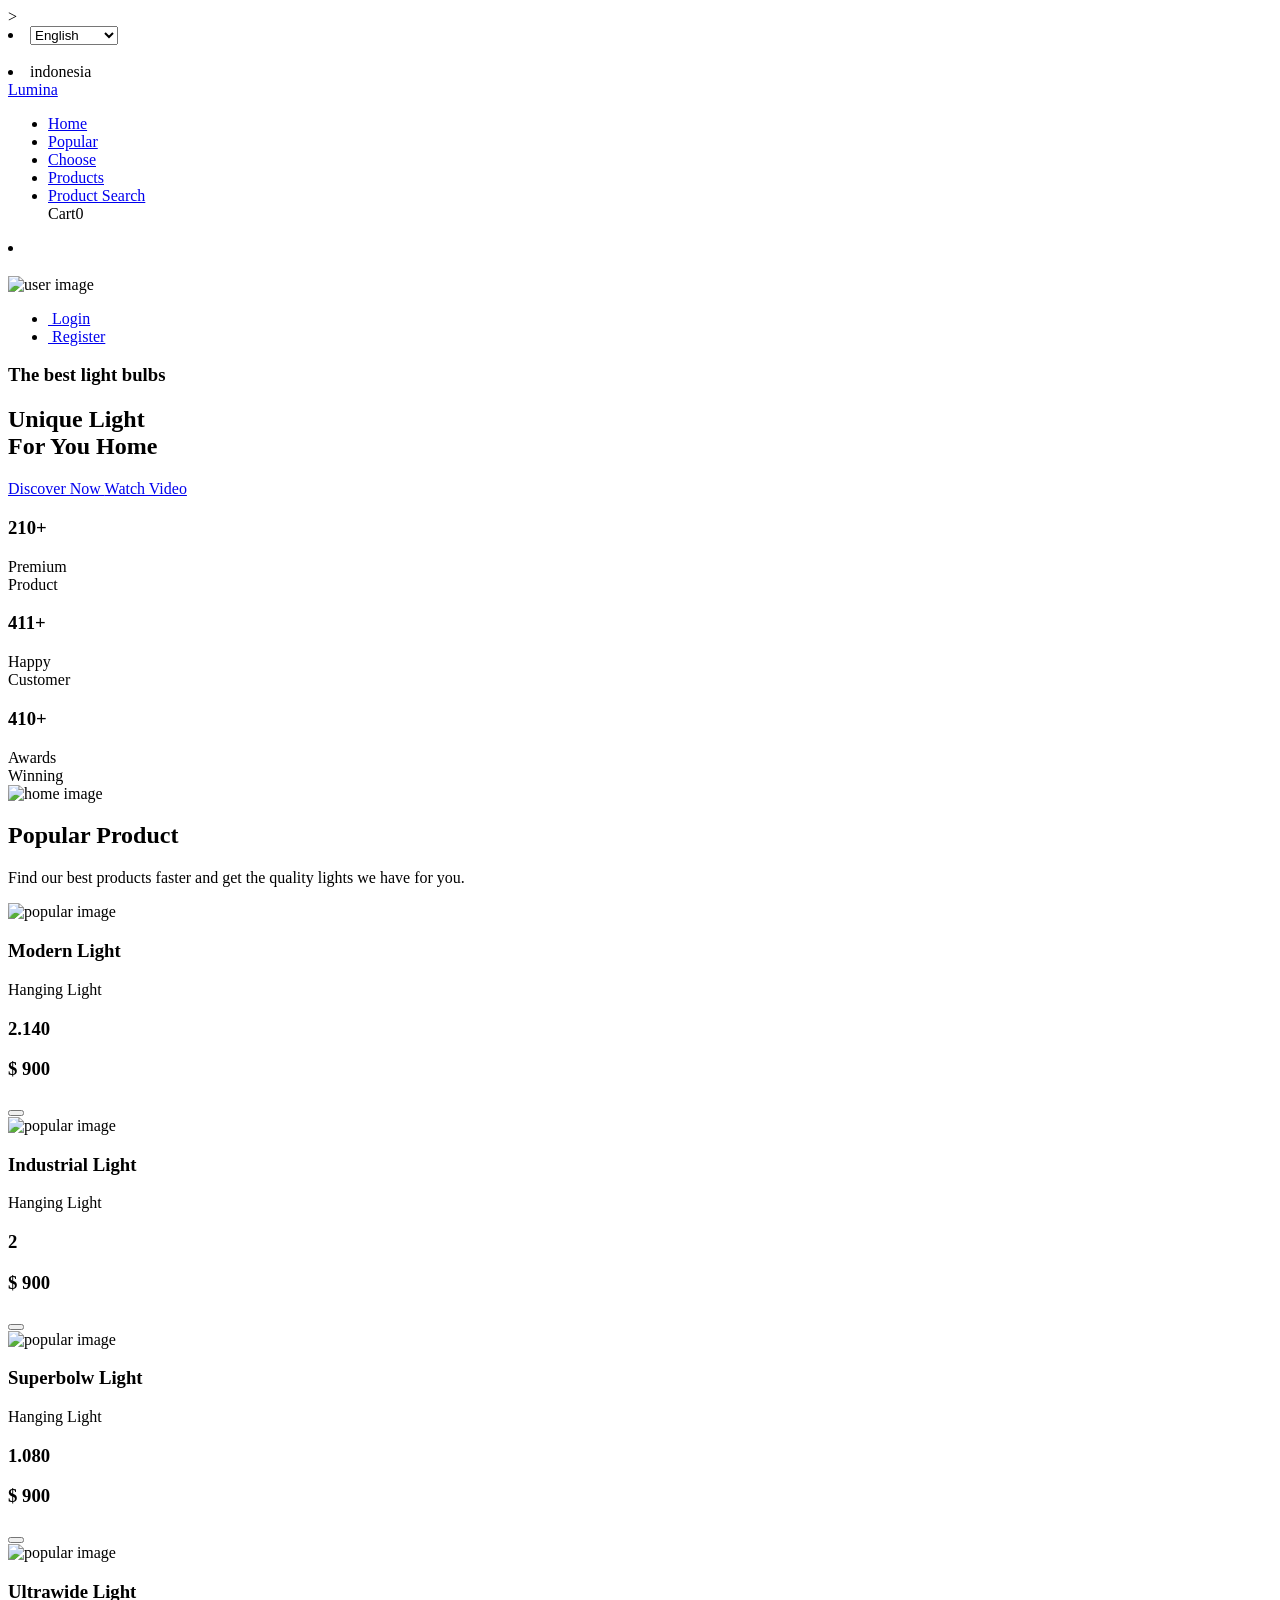
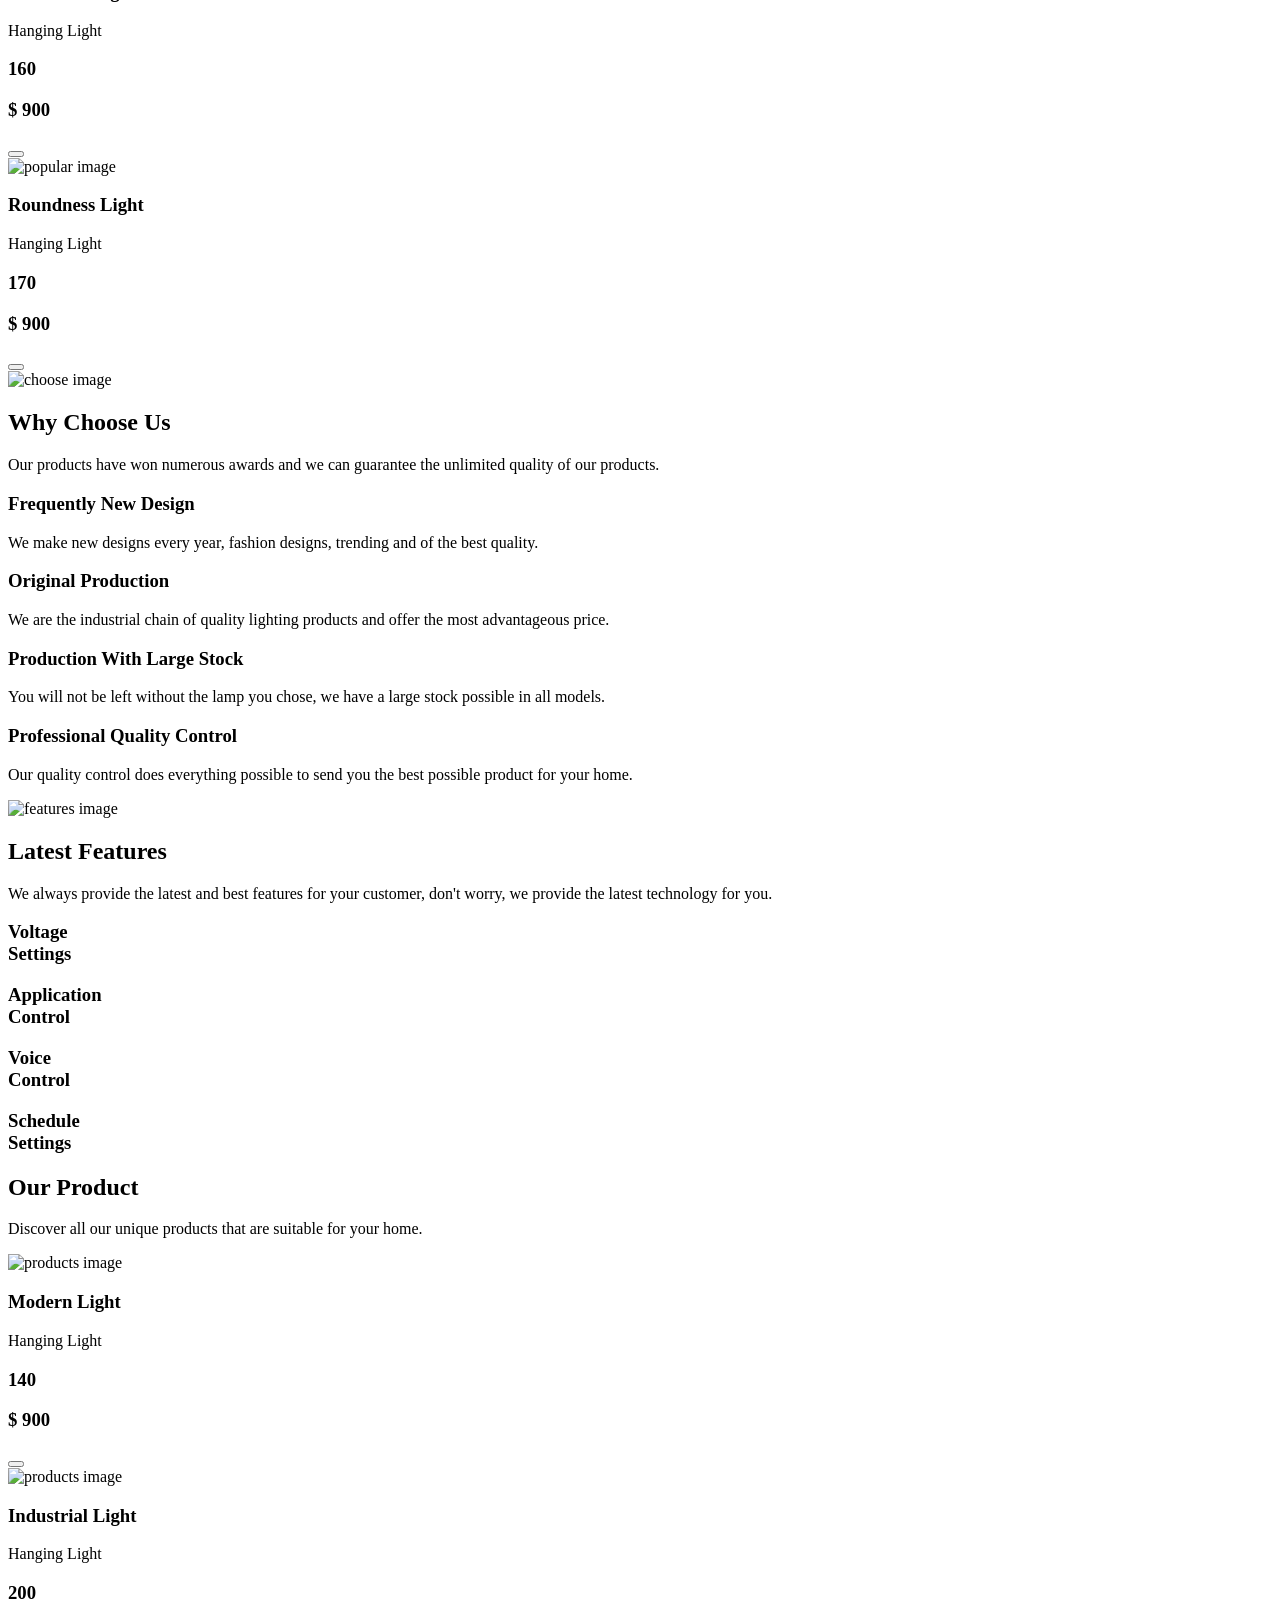
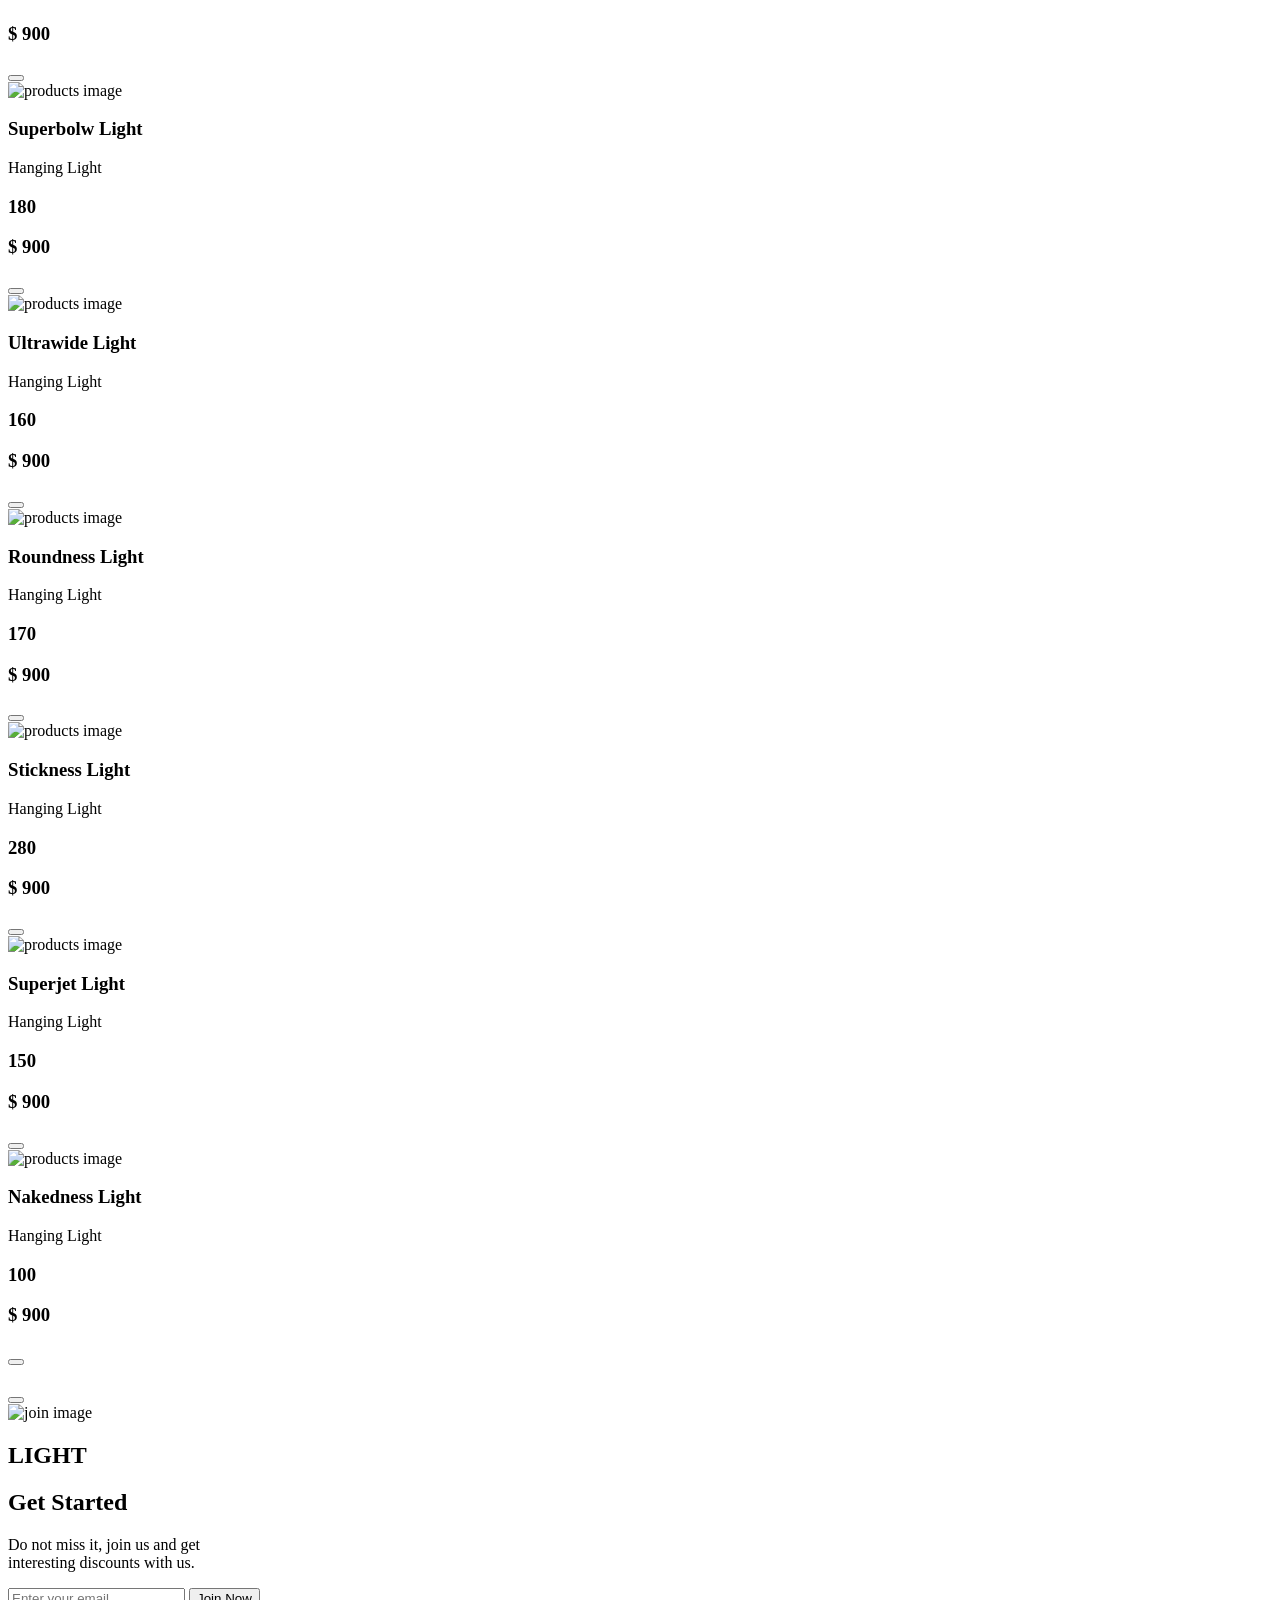
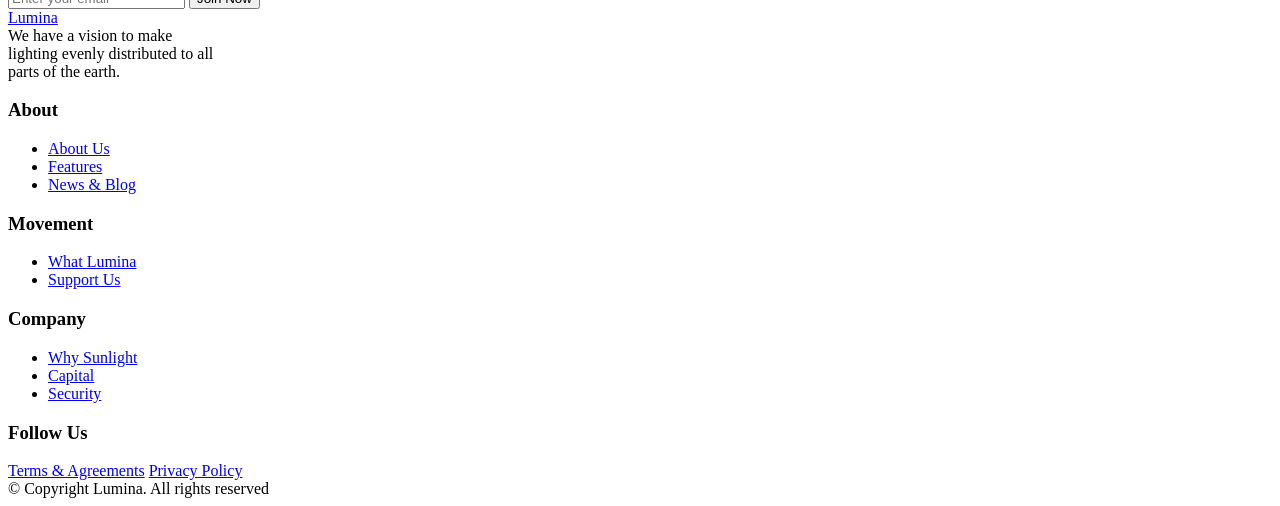
==== index.html @ 98bcf456 "update pages" ====
<!DOCTYPE html>
<html lang="en">

<head>
   <meta charset="UTF-8">
   <meta name="viewport" content="width=device-width, initial-scale=1.0">

   <!--=============== FAVICON ===============-->
   <link rel="shortcut icon" href="assets/img/favicon.png" type="image/x-icon">

   <!--=============== REMIXICONS ===============-->
   <link href="https://cdn.jsdelivr.net/npm/remixicon@3.2.0/fonts/remixicon.css" rel="stylesheet">

   <!--=============== SWIPER CSS ===============-->
   <link rel="stylesheet" href="assets/css/swiper-bundle.min.css">

   <!--=============== CSS ===============-->
   <link rel="stylesheet" href="assets/css/styles.css">>

    <link rel="stylesheet" href="https://use.fontawesome.com/releases/v5.7.2/css/all.css">


   <title>Lumina Shop</title>

<style>


</style>


</head>

<body>
   <!--==================== HEADER ====================-->
   <header class="header" id="header">
      <section class="before-nav container d-flex" >

         <li class="nav__item_lang" >
            <select class="nav__select nav__item_lang ">
               <option value=""  class="nav__link">English </option>
               <option value="" class="nav__link">Japanese</option>
               <option value="" class="nav__link">Indonesian</option>
            </select>
         </li>

         &nbsp;&nbsp;&nbsp;&nbsp;&nbsp;&nbsp;
         <li class="nav__item_lang" >
            <span>indonesia</span>
         </li>


      </section>
      <nav class="nav container">
         <a href="#" class="nav__logo">
            Lumina
         </a>

         <div class="" id="nav-menu">
            <ul class="nav__list">
               <li class="nav__item">
                  <a href="#home" class="nav__link active-link">Home</a>
               </li>

               <li class="nav__item">
                  <a href="#popular" class="nav__link">Popular</a>
               </li>

               <li class="nav__item">
                  <a href="#choose" class="nav__link">Choose</a>
               </li>

               <li class="nav__item">
                  <a href="#products" class="nav__link">Products</a>
               </li>

               <li class="nav__item">
                  <a href="product_more.html" class="nav__link">Product Search</a>
               </li>


               <div class="nav__item d-flex align-items-center" id="cart-nav-item" style="display:flex;">
                          Cart 
                        <span class=" nav__item" id="cart-count">0</span>  
               </div>


            </ul>

            <!-- Close button -->
            <div class="nav__close" id="nav-close">
               <i class="ri-close-line"></i>
            </div>
         </div>

         <div class="nav__buttons">
            <!-- Theme change button -->
            <i class="ri-moon-line change-theme" id="theme-button"></i>

            <!-- Toggle button -->
            <div class="nav__toggle" id="nav-toggle">
               <i class="ri-menu-line"></i>
            </div>

         </div>


      <!--
         <li class="nav__item before_login" hidden>
            <div class="profile">
                  <div class="user">
                     <h3 id="dropdown-profile-name"> <span id="dropdown-profile-name"></span> </h3>
                     <p class="" ></p>
                  </div>
                  <div class="img-box">
                     <img src="assets/img/anonymous.png" alt="some user image">
                  </div>
            </div>
            <div class="menu">
                  <ul>
                     <li><a href="#"><i class="ph-bold ph-user"></i>&nbsp;Login</a></li>
                     <li><a href="#"><i class="ph-bold ph-gear-six"></i>&nbsp;Register</a></li>
                  </ul>
            </div>
         </li>
          -->

      
      
         <li class="nav__item after_login" >
            <div class="profile">
                  <div class="user">
                     <h3 id="dropdown-profile-name"> <span id="dropdown-profile-name"></span> </h3>
                  </div>
                  <div class="img-box">
                     <img src="assets/img/anonymous.png" alt="user image">
                  </div>
            </div>
            <div class="menu">
                  <ul>
                     <li><a href="auth-page/index.html"><i class="ph-bold ph-user"></i>&nbsp;Login</a></li>
                     <li><a href="auth-page/register.html"><i class="ph-bold ph-user"></i>&nbsp;Register</a></li>
                  </ul>
            </div>
         </li>


      </nav>
   </header>

   <!--==================== MAIN ====================-->
   <main class="main">
      <!--==================== HOME ====================-->
      <section class="home section" id="home">
         <div class="home__bg"></div>

         <div class="home__container container grid">
            <div class="home__content grid">
               <div class="home__data">
                  <h3 class="home__subtitle">
                     The best light bulbs
                  </h3>

                  <h1 class="home__title">
                     Unique Light <br>
                     For You Home
                  </h1>

                  <div class="home__buttons">
                     <a href="#" class="button">
                        Discover Now
                     </a>

                     <a href="#" class="button__link">
                        <i class="ri-play-circle-line"></i> Watch Video
                     </a>
                  </div>
               </div>

               <div class="home__info">

               <div>
               <h3 class="home__info-title" id="premiumProductCount">
                  0<span>+</span>
               </h3>
               <span class="home__info-subtitle">
                  Premium <br> Product
               </span>
               </div>

               <div>
                  <h3 class="home__info-title" id="happyCustomerCount">
                     0<span>+</span>
                  </h3>
                  <span class="home__info-subtitle">
                     Happy <br> Customer
                  </span>
               </div>

               <div>
                  <h3 class="home__info-title" id="awardWinningCount">
                     0<span>+</span>
                  </h3>
                  <span class="home__info-subtitle">
                     Awards <br> Winning
                  </span>
               </div>
               </div>
            </div>

            <div class="home__image">
               <div class="home__blob"  >
                  <img  src="assets/img/home-lamp.png" alt="home image" class="home__img">
                  <h1 class="home__blob-title">
                     
                  </h1>
               </div>

               <div class="home__shadow"></div>
            </div>
         </div>
      </section>

      <!--==================== POPULAR ====================-->
      <section class="popular section" id="popular">
         <div class="popular__container container">
            <div class="popular__data" id="zoom-out" >
               <h2 class="section__title">Popular Product</h2>

               <p class="popular__description split">
                  Find our best products faster and get the
                  quality lights we have for you.
               </p>
            </div>

            <div class="popular__content grid swiper">
               <div class="swiper-wrapper">
                  <article class="popular__card swiper-slide">
                     <div class="popular__blob">
                        <img src="assets/img/modern-lamp.png" alt="popular image" class="popular__img">
                     </div>

                     <h3 class="popular__name">Modern Light</h3>
                     <span class="popular__subtitle">Hanging Light</span>
                     <h3 class="popular__price">
                        <a class="price_">2.140</a> 
                        <p class="price_before"><span class="price_sign">$</span> 900</p>
                        <p class="popular__icons">
                           <i class="ri-bookmark-line"></i>
                           <i class="ri-heart-line"></i>
                           <i class="ri-share-line"></i>
                           <a href="product_detail.html" ><i class="ri-eye-line"></i></a> 
                           <i class="ri-message-2-line"></i>
                        </p>
                        <p class="popular__starts">
                           <i class="ri-star-fill"></i>
                           <i class="ri-star-fill"></i>
                           <i class="ri-star-fill"></i>
                           <i class="ri-star-fill"></i>
                           <i class="ri-star-half-line"></i>
                        </p>
                     </h3>

                     <button class="popular__button">
                        <i class="ri-shopping-cart-2-line"></i>
                     </button>
                  </article>

                  <article class="popular__card swiper-slide">
                     <div class="popular__blob">
                        <img src="assets/img/industrial-lamp.png" alt="popular image" class="popular__img">
                     </div>

                     <h3 class="popular__name">Industrial Light</h3>
                     <span class="popular__subtitle">Hanging Light</span>
                     <h3 class="popular__price">
                        <a class="price_">2</a> 
                        <p><span class="price_sign">$</span> 900</p>
                        <p class="popular__icons">
                           <i class="ri-bookmark-line"></i>
                           <i class="ri-heart-line"></i>
                           <i class="ri-share-line"></i>
                           <a href="product_detail.html" ><i class="ri-eye-line"></i></a> 
                           <i class="ri-message-2-line"></i>
                        </p>
                        <p class="popular__starts">
                           <i class="ri-star-fill"></i>
                           <i class="ri-star-fill"></i>
                           <i class="ri-star-fill"></i>
                           <i class="ri-star-fill"></i>
                           <i class="ri-star-half-line"></i>
                        </p>
                     </h3>

                     <button class="popular__button">
                        <i class="ri-shopping-cart-2-line"></i>
                     </button>
                  </article>

                  <article class="popular__card swiper-slide">
                     <div class="popular__blob">
                        <img src="assets/img/superbolw-lamp.png" alt="popular image" class="popular__img">
                     </div>

                     <h3 class="popular__name">Superbolw Light</h3>
                     <span class="popular__subtitle">Hanging Light</span>
                     <h3 class="popular__price">
                        <a class="price_">1.080</a> 
                        <p><span class="price_sign">$</span> 900</p>
                        <p class="popular__icons">
                           <i class="ri-bookmark-line"></i>
                           <i class="ri-heart-line"></i>
                           <i class="ri-share-line"></i>
                           <a href="product_detail.html" ><i class="ri-eye-line"></i></a> 
                           <i class="ri-message-2-line"></i>
                        </p>
                        <p class="popular__starts">
                           <i class="ri-star-fill"></i>
                           <i class="ri-star-fill"></i>
                           <i class="ri-star-fill"></i>
                           <i class="ri-star-fill"></i>
                           <i class="ri-star-half-line"></i>
                        </p>
                     </h3>

                     <button class="popular__button">
                        <i class="ri-shopping-cart-2-line"></i>
                     </button>
                  </article>

                  <article class="popular__card swiper-slide">
                     <div class="popular__blob">
                        <img src="assets/img/ultrawide-lamp.png" alt="popular image" class="popular__img">
                     </div>

                     <h3 class="popular__name">Ultrawide Light</h3>
                     <span class="popular__subtitle">Hanging Light</span>
                     <h3 class="popular__price">
                        <a class="price_">160</a> 
                        <p><span class="price_sign">$</span> 900</p>

                        <p class="popular__icons">
                           <i class="ri-bookmark-line"></i>
                           <i class="ri-heart-line"></i>
                           <i class="ri-share-line"></i>
                           <a href="product_detail.html" ><i class="ri-eye-line"></i></a> 
                           <i class="ri-message-2-line"></i>
                        </p>
                        <p class="popular__starts">
                           <i class="ri-star-fill"></i>
                           <i class="ri-star-fill"></i>
                           <i class="ri-star-fill"></i>
                           <i class="ri-star-fill"></i>
                           <i class="ri-star-half-line"></i>
                        </p>
                     </h3>

                     <button class="popular__button">
                        <i class="ri-shopping-cart-2-line"></i>
                     </button>
                  </article>

                  <article class="popular__card swiper-slide">
                     <div class="popular__blob">
                        <img src="assets/img/roundness-light.png" alt="popular image" class="popular__img">
                     </div>

                     <h3 class="popular__name">Roundness Light</h3>
                     <span class="popular__subtitle">Hanging Light</span>
                     <h3 class="popular__price">
                        <a class="price_">170</a> 
                        <p><span class="price_sign">$</span> 900</p>
                        <p class="popular__icons">
                           <i class="ri-bookmark-line"></i>
                           <i class="ri-heart-line"></i>
                           <i class="ri-share-line"></i>
                           <a href="product_detail.html" ><i class="ri-eye-line"></i></a> 
                           <i class="ri-message-2-line"></i>
                        </p>
                        <p class="popular__starts">
                           <i class="ri-star-fill"></i>
                           <i class="ri-star-fill"></i>
                           <i class="ri-star-fill"></i>
                           <i class="ri-star-fill"></i>
                           <i class="ri-star-half-line"></i>
                        </p>

                     </h3>

                     <button class="popular__button">
                        <i class="ri-shopping-cart-2-line"></i>
                     </button>
                  </article>
               </div>

               <!-- Navigation buttons -->
               <div class="swiper-button-prev">
                  <i class="ri-arrow-left-s-line"></i>
               </div>

               <div class="swiper-button-next">
                  <i class="ri-arrow-right-s-line"></i>
               </div>
            </div>
         </div>
      </section>

      <!--==================== CHOOSE ====================-->
      <section class="choose section" id="choose">
         <div class="choose__container container grid">
            <div class="choose__image">
               <div class="choose__blob">
                  <img src="assets/img/choose-lamp.png" alt="choose image" class="choose__img">
                  <h1 class="choose__blob-title"></h1>
               </div>

               <div class="choose__shadow"></div>
            </div>

            <div class="choose__content">
               <div class="choose__data">
                  <h2 class="section__title">Why Choose Us</h2>

                  <p class="choose__description">
                     Our products have won numerous awards
                     and we can guarantee the unlimited
                     quality of our products.
                  </p>
               </div>

               <div class="choose__faq">
                  <div class="choose__faq-item">
                     <div class="choose__faq-header">
                        <div class="choose__faq-icon">
                           <i class="ri-add-line"></i>
                        </div>
                        <h3 class="choose__faq-title">Frequently New Design</h3>
                     </div>

                     <div class="choose__faq-content">
                        <p class="choose__faq-description">
                           We make new designs every year,
                           fashion designs, trending and of
                           the best quality.
                        </p>
                     </div>
                  </div>

                  <div class="choose__faq-item">
                     <div class="choose__faq-header">
                        <div class="choose__faq-icon">
                           <i class="ri-add-line"></i>
                        </div>
                        <h3 class="choose__faq-title">Original Production</h3>
                     </div>

                     <div class="choose__faq-content">
                        <p class="choose__faq-description">
                           We are the industrial chain of
                           quality lighting products and offer
                           the most advantageous price.
                        </p>
                     </div>
                  </div>

                  <div class="choose__faq-item">
                     <div class="choose__faq-header">
                        <div class="choose__faq-icon">
                           <i class="ri-add-line"></i>
                        </div>
                        <h3 class="choose__faq-title">Production With Large Stock</h3>
                     </div>

                     <div class="choose__faq-content">
                        <p class="choose__faq-description">
                           You will not be left without the lamp
                           you chose, we have a large stock
                           possible in all models.
                        </p>
                     </div>
                  </div>

                  <div class="choose__faq-item">
                     <div class="choose__faq-header">
                        <div class="choose__faq-icon">
                           <i class="ri-add-line"></i>
                        </div>
                        <h3 class="choose__faq-title">Professional Quality Control</h3>
                     </div>

                     <div class="choose__faq-content">
                        <p class="choose__faq-description">
                           Our quality control does everything
                           possible to send you the best
                           possible product for your home.
                        </p>
                     </div>
                  </div>
               </div>
            </div>
         </div>
      </section>

      <!--==================== FEATURES ====================-->
      <section class="features section">
         <div class="features__container container grid">
            <div class="features__image">
               <div class="features__blob">
                  <img src="assets/img/features-lamp.png" alt="features image" class="features__img">
                  <h1 class="features__blob-title"></h1>
               </div>

               <div class="features__shadow"></div>
            </div>

            <div class="features__content">
               <div class="features__data">
                  <h2 class="section__title">Latest Features</h2>

                  <p class="features__description">
                     We always provide the latest and best
                     features for your customer, don't worry, we
                     provide the latest technology for you.
                  </p>
               </div>

               <div class="features__info">
                  <div class="features__info-card">
                     <h3 class="features__info-title">
                        Voltage <br> Settings
                     </h3>
                  </div>

                  <div class="features__info-card">
                     <h3 class="features__info-title">
                        Application <br> Control
                     </h3>
                  </div>

                  <div class="features__info-card">
                     <h3 class="features__info-title">
                        Voice <br> Control
                     </h3>
                  </div>

                  <div class="features__info-card">
                     <h3 class="features__info-title">
                        Schedule <br> Settings
                     </h3>
                  </div>
               </div>
            </div>
         </div>
      </section>

      <!--==================== PRODUCTS ====================-->
      <section class="products section" id="products">
         <div class="products__container container grid">
            <div class="products__data">
               <h2 class="section__title">Our Product</h2>

               <p class="products__description">
                  Discover all our unique products that
                  are suitable for your home.
               </p>
            </div>

            <div class="products__content grid">
               <article class="products__card">
                  <div class="products__blob">
                     <img src="assets/img/modern-lamp.png" alt="products image" class="products__img">
                  </div>

                  <h3 class="products__name">Modern Light</h3>
                  <span class="products__subtitle">Hanging Light</span>
                  <h3 class="products__price">
                     <a class="price_">140</a> 
                     <p><span class="price_sign">$</span> 900</p>
                     <p class="products__icons">
                        <i class="ri-bookmark-line"></i>
                        <i class="ri-heart-line"></i>
                        <i class="ri-share-line"></i>
                           <a href="product_detail.html" ><i class="ri-eye-line"></i></a> 
                        <i class="ri-message-2-line"></i>
                     </p>
                     <p class="products__starts">
                        <i class="ri-star-fill"></i>
                        <i class="ri-star-fill"></i>
                        <i class="ri-star-fill"></i>
                        <i class="ri-star-fill"></i>
                        <i class="ri-star-half-line"></i>
                     </p>
                  </h3>

                  <button class="products__button">
                        <i class="ri-shopping-cart-2-line"></i>
                  </button>
               </article>

               <article class="products__card">
                  <div class="products__blob">
                     <img src="assets/img/industrial-lamp.png" alt="products image" class="products__img">
                  </div>

                  <h3 class="products__name">Industrial Light</h3>
                  <span class="products__subtitle">Hanging Light</span>
                  <h3 class="products__price">
                     <a class="price_">200</a> 
                     <p><span class="price_sign">$</span> 900</p>
                     <p class="products__icons">
                        <i class="ri-bookmark-line"></i>
                        <i class="ri-heart-line"></i>
                        <i class="ri-share-line"></i>
                           <a href="product_detail.html" ><i class="ri-eye-line"></i></a> 
                        <i class="ri-message-2-line"></i>
                     </p>
                     <p class="products__starts">
                        <i class="ri-star-fill"></i>
                        <i class="ri-star-fill"></i>
                        <i class="ri-star-fill"></i>
                        <i class="ri-star-fill"></i>
                        <i class="ri-star-half-line"></i>
                     </p>
                  </h3>

                  <button class="products__button">
                        <i class="ri-shopping-cart-2-line"></i>
                  </button>
               </article>

               <article class="products__card">
                  <div class="products__blob">
                     <img src="assets/img/superbolw-lamp.png" alt="products image" class="products__img">
                  </div>

                  <h3 class="products__name">Superbolw Light</h3>
                  <span class="products__subtitle">Hanging Light</span>
                  <h3 class="products__price">
                     <a class="price_">180</a> 
                     <p><span class="price_sign">$</span> 900</p>
                     <p class="products__icons">
                        <i class="ri-bookmark-line"></i>
                        <i class="ri-heart-line"></i>
                        <i class="ri-share-line"></i>
                           <a href="product_detail.html" ><i class="ri-eye-line"></i></a> 
                        <i class="ri-message-2-line"></i>
                     </p>
                     <p class="products__starts">
                        <i class="ri-star-fill"></i>
                        <i class="ri-star-fill"></i>
                        <i class="ri-star-fill"></i>
                        <i class="ri-star-fill"></i>
                        <i class="ri-star-half-line"></i>
                     </p>
                  </h3>

                  <button class="products__button">
                        <i class="ri-shopping-cart-2-line"></i>
                  </button>
               </article>

               <article class="products__card">
                  <div class="products__blob">
                     <img src="assets/img/ultrawide-lamp.png" alt="products image" class="products__img">
                  </div>

                  <h3 class="products__name">Ultrawide Light</h3>
                  <span class="products__subtitle">Hanging Light</span>
                  <h3 class="products__price">
                     <a class="price_">160</a> 
                     <p><span class="price_sign">$</span> 900</p>
                  </h3>

                  <button class="products__button">
                        <i class="ri-shopping-cart-2-line"></i>
                  </button>
               </article>

               <article class="products__card">
                  <div class="products__blob">
                     <img src="assets/img/roundness-light.png" alt="products image" class="products__img">
                  </div>

                  <h3 class="products__name">Roundness Light</h3>
                  <span class="products__subtitle">Hanging Light</span>
                  <h3 class="products__price">
                     <a class="price_">170</a> 
                     <p><span class="price_sign">$</span> 900</p>
                     <p class="products__icons">
                        <i class="ri-bookmark-line"></i>
                        <i class="ri-heart-line"></i>
                        <i class="ri-share-line"></i>
                        <i class="ri-eye-line"></i>
                        <i class="ri-message-2-line"></i>
                     </p>
                     <p class="products__starts">
                        <i class="ri-star-fill"></i>
                        <i class="ri-star-fill"></i>
                        <i class="ri-star-fill"></i>
                        <i class="ri-star-fill"></i>
                        <i class="ri-star-half-line"></i>
                     </p>
                  </h3>

                  <button class="products__button">
                        <i class="ri-shopping-cart-2-line"></i>
                  </button>
               </article>

               <article class="products__card">
                  <div class="products__blob">
                     <img src="assets/img/stickness-light.png" alt="products image" class="products__img">
                  </div>

                  <h3 class="products__name">Stickness Light</h3>
                  <span class="products__subtitle">Hanging Light</span>
                  <h3 class="products__price">
                     <a class="price_">280</a> 
                     <p><span class="price_sign">$</span> 900</p>
                     <p class="products__icons">
                        <i class="ri-bookmark-line"></i>
                        <i class="ri-heart-line"></i>
                        <i class="ri-share-line"></i>
                           <a href="product_detail.html" ><i class="ri-eye-line"></i></a> 
                        <i class="ri-message-2-line"></i>
                     </p>
                     <p class="products__starts">
                        <i class="ri-star-fill"></i>
                        <i class="ri-star-fill"></i>
                        <i class="ri-star-fill"></i>
                        <i class="ri-star-fill"></i>
                        <i class="ri-star-half-line"></i>
                     </p>
                  </h3>

                  <button class="products__button">
                        <i class="ri-shopping-cart-2-line"></i>
                  </button>
               </article>

               <article class="products__card">
                  <div class="products__blob">
                     <img src="assets/img/superjet-light.png" alt="products image" class="products__img">
                  </div>

                  <h3 class="products__name">Superjet Light</h3>
                  <span class="products__subtitle">Hanging Light</span>
                  <h3 class="products__price">
                     <a class="price_">150</a> 
                     <p><span class="price_sign">$</span> 900</p>
                     <p class="products__icons">
                        <i class="ri-bookmark-line"></i>
                        <i class="ri-heart-line"></i>
                        <i class="ri-share-line"></i>
                           <a href="product_detail.html" ><i class="ri-eye-line"></i></a> 
                        <i class="ri-message-2-line"></i>
                     </p>
                     <p class="products__starts">
                        <i class="ri-star-fill"></i>
                        <i class="ri-star-fill"></i>
                        <i class="ri-star-fill"></i>
                        <i class="ri-star-fill"></i>
                        <i class="ri-star-half-line"></i>
                     </p>
                  </h3>

                  <button class="products__button">
                        <i class="ri-shopping-cart-2-line"></i>
                  </button>
               </article>

               <article class="products__card">
                  <div class="products__blob">
                     <img src="assets/img/nakedness-lamp.png" alt="products image" class="products__img">
                  </div>

                  <h3 class="products__name">Nakedness Light</h3>
                  <span class="products__subtitle">Hanging Light</span>
                  <h3 class="products__price">
                     <a class="price_">100</a> 
                     <p><span class="price_sign">$</span> 900</p>
                     <p class="products__icons">
                        <i class="ri-bookmark-line"></i>
                        <i class="ri-heart-line"></i>
                        <i class="ri-share-line"></i>
                        <button type=""><i class="ri-eye-line"></i></button> 
                        <i class="ri-message-2-line"></i>
                     </p>
                     <p class="products__starts">
                        <i class="ri-star-fill"></i>
                        <i class="ri-star-fill"></i>
                        <i class="ri-star-fill"></i>
                        <i class="ri-star-fill"></i>
                        <i class="ri-star-half-line"></i>
                     </p>
                  </h3>

                  <button class="products__button">
                        <i class="ri-shopping-cart-2-line"></i>
                  </button>
               </article>
            </div>
         </div>
      </section>

      <!--==================== JOIN ====================-->
      <section class="join section">
         <div class="join__container container grid">
            <div class="join__bg grid">
               <div class="join__image">
                  <div class="join__blob">
                     <img src="assets/img/join-lamp.png" alt="join image" class="join__img">
                     <h1 class="join__blob-title">LIGHT</h1>
                  </div>

                  <div class="join__shadow"></div>
               </div>

               <div class="join__content grid">
                  <div class="join__data">
                     <h2 class="section__title">Get Started</h2>

                     <p class="join__description">
                        Do not miss it, join us and get <br>
                        interesting discounts with us.
                     </p>
                  </div>

                  <form action="" class="join__form">
                     <input type="email" placeholder="Enter your email" class="join__input">

                     <button class="button join__button">
                        Join Now
                     </button>
                  </form>
               </div>
            </div>
         </div>
      </section>
   </main>

   <!--==================== FOOTER ====================-->
   <footer class="footer">
      <div class="footer__container container grid">
         <div class="footer__content grid">
            <div>
               <a href="#" class="footer__logo">
                  Lumina
               </a>

               <div class="footer__description">
                  We have a vision to make <br>
                  lighting evenly distributed to all <br>
                  parts of the earth.
               </div>
            </div>

            <div class="footer__data grid">
               <div>
                  <h3 class="footer__title">About</h3>

                  <ul class="footer__links">
                     <li>
                        <a href="#" class="footer__link">About Us</a>
                     </li>

                     <li>
                        <a href="#" class="footer__link">Features</a>
                     </li>

                     <li>
                        <a href="#" class="footer__link">News & Blog</a>
                     </li>
                  </ul>
               </div>

               <div>
                  <h3 class="footer__title">Movement</h3>

                  <ul class="footer__links">
                     <li>
                        <a href="#" class="footer__link">What Lumina</a>
                     </li>

                     <li>
                        <a href="#" class="footer__link">Support Us</a>
                     </li>
                  </ul>
               </div>

               <div>
                  <h3 class="footer__title">Company</h3>

                  <ul class="footer__links">
                     <li>
                        <a href="#" class="footer__link">Why Sunlight</a>
                     </li>

                     <li>
                        <a href="#" class="footer__link">Capital</a>
                     </li>

                     <li>
                        <a href="#" class="footer__link">Security</a>
                     </li>
                  </ul>
               </div>

               <div>
                  <h3 class="footer__title">Follow Us</h3>

                  <div class="footer__social">
                     <a href="https://www.facebook.com/" target="_blank" class="footer__social-link">
                        <i class="ri-facebook-circle-line"></i>
                     </a>

                     <a href="https://www.instagram.com/" target="_blank" class="footer__social-link">
                        <i class="ri-instagram-line"></i>
                     </a>

                     <a href="https://twitter.com/" target="_blank" class="footer__social-link">
                        <i class="ri-twitter-line"></i>
                     </a>
                  </div>
               </div>
            </div>
         </div>

         <div class="footer__group">
            <div class="footer__terms">
               <a href="#">Terms & Agreements</a>
               <a href="#">Privacy Policy</a>
            </div>

            <span class="footer__copy">
               &#169; Copyright Lumina. All rights reserved
            </span>
         </div>
      </div>
   </footer>

   <!--========== SCROLL UP ==========-->
   <a href="#" class="scrollup" id="scroll-up">
      <i class="ri-arrow-up-line"></i>
   </a>

   <!--=============== SCROLLREVEAL ===============-->
   <script src="assets/js/scrollreveal.min.js"></script>

   <!--=============== SWIPER JS ===============-->
   <script src="assets/js/swiper-bundle.min.js"></script>

   <!--=============== MAIN JS ===============-->
   <script src="assets/js/main.js"></script>


<script>
  function countTo(target, end, duration) {
    const element = document.getElementById(target);
    const start = 0;
    const range = end - start;
    const increment = end > start ? 1 : -1;
    const stepTime = Math.abs(Math.floor(duration / range));

    let current = start;

    const interval = setInterval(() => {
      current += increment;
      element.textContent = current + "+";

      if ((increment > 0 && current >= end) || (increment < 0 && current <= end)) {
        clearInterval(interval);
      }
    }, stepTime);
  }

  window.onload = function () {
    countTo("premiumProductCount", 210, 100); // 2000 milliseconds (2 seconds) duration
    countTo("happyCustomerCount", 9500, 1000); // 2000 milliseconds (2 seconds) duration
    countTo("awardWinningCount", 9500, 100); // 2000 milliseconds (2 seconds) duration
  };
</script>



<!-- ==================================  GSAP -->


  <!-- Ionicons Usage -->
  <script src="https://unpkg.com/ionicons@5.5.2/dist/ionicons/ionicons.esm.js"></script>
  <script src="https://unpkg.com/ionicons@5.5.2/dist/ionicons/ionicons.js"></script>
  <!-- GSAP CDN -->
  <script src="https://cdnjs.cloudflare.com/ajax/libs/gsap/3.10.4/gsap.min.js"></script>
  <!-- ScrollMagic CDN -->
  <script src="https://cdnjs.cloudflare.com/ajax/libs/ScrollMagic/2.0.7/ScrollMagic.min.js"></script>
  <script src="https://cdnjs.cloudflare.com/ajax/libs/ScrollMagic/2.0.7/plugins/debug.addIndicators.min.js"></script>
  <script src="https://cdnjs.cloudflare.com/ajax/libs/ScrollMagic/2.0.7/plugins/animation.gsap.min.js"></script>
  <script src="https://cdnjs.cloudflare.com/ajax/libs/gsap/3.12.5/TextPlugin.min.js" integrity="sha512-xAxjKW1J/R4TFytv43xvQ7jFTrJlBzsDOH/Aw0fFc2nvarQkE3d08lTicjzUsZJYDoHYDCpwsUUqOJXh34A1sw==" crossorigin="anonymous" referrerpolicy="no-referrer"></script>
  <script src="https://cdnjs.cloudflare.com/ajax/libs/gsap/3.12.5/ScrollTrigger.min.js" integrity="sha512-onMTRKJBKz8M1TnqqDuGBlowlH0ohFzMXYRNebz+yOcc5TQr/zAKsthzhuv0hiyUKEiQEQXEynnXCvNTOk50dg==" crossorigin="anonymous" referrerpolicy="no-referrer"></script>
  <script src="https://cdnjs.cloudflare.com/ajax/libs/gsap/3.12.5/ScrollToPlugin.min.js" integrity="sha512-1PKqXBz2ju2JcAerHKL0ldg0PT/1vr3LghYAtc59+9xy8e19QEtaNUyt1gprouyWnpOPqNJjL4gXMRMEpHYyLQ==" crossorigin="anonymous" referrerpolicy="no-referrer"></script>
  <script src="https://cdnjs.cloudflare.com/ajax/libs/gsap/3.12.5/PixiPlugin.min.js" integrity="sha512-n5YlUC0L2bmI5Bt2yZKgnLlJpgPQCeaE2KKgBfgAJ53c6h4MeZA96Vs5QKND27owYmIIfOsYGF2BPM3VW3CN3w==" crossorigin="anonymous" referrerpolicy="no-referrer"></script>
  <script src="https://cdnjs.cloudflare.com/ajax/libs/gsap/3.12.5/Observer.min.js" integrity="sha512-pLJlXRr/H5t+k+Tjc+Qe0Z6u6psPak7rvYBdsZ0Z+kG84jn/zifMNTQBZKZlwZC1z23bifGoQWzGnI0eWBJKPQ==" crossorigin="anonymous" referrerpolicy="no-referrer"></script>
  <script src="https://cdnjs.cloudflare.com/ajax/libs/gsap/3.12.5/MotionPathPlugin.min.js" integrity="sha512-lhK7xTsFM6DPXOtQQyPe+NmpoFEheKDHjM/5QzpFRiE1KySgtBfEzYz4XowvB+CAWcBLBGWinhh41uNaOtrSZA==" crossorigin="anonymous" referrerpolicy="no-referrer"></script>
  <script src="https://cdnjs.cloudflare.com/ajax/libs/gsap/3.12.5/EaselPlugin.min.js" integrity="sha512-i5d9zswMBppmXShWCFABEr9WqUMmD55mQ1u7PA7eXqdtd+HAD8Pe76SwWwkXRH7d3t9Xqv3fWi3jhlvNsKYDQQ==" crossorigin="anonymous" referrerpolicy="no-referrer"></script>
  <script src="https://cdnjs.cloudflare.com/ajax/libs/gsap/3.12.5/Draggable.min.js" integrity="sha512-G7Wpe/pbg+zjyyM9HgQY6kacLAy+580lmA8DUXmZtioTI5FkaCRoLOaCLoeblrZABs7KZFD03cfSV9j7nmwxfw==" crossorigin="anonymous" referrerpolicy="no-referrer"></script>
  <script src="https://cdnjs.cloudflare.com/ajax/libs/gsap/3.12.5/CustomEase.min.js" integrity="sha512-4a56NRIrhn/ePBdSSNfwsmL+eZt/uCXEb7s+3B8tg/tDiywDMKb5u2QCdhsYQtEkUMPGE5GUVbZYqgKeRzJ7yQ==" crossorigin="anonymous" referrerpolicy="no-referrer"></script>
  <script src="https://cdnjs.cloudflare.com/ajax/libs/gsap/3.12.5/CSSRulePlugin.min.js" integrity="sha512-IxxYrSNXnt/RJlxNX40+7BQL88FLqvdpVpuV9AuvpNH/NFP0L8xA8WLxWTXx6PYExB5R/ktQisp6tIrnLn8xvw==" crossorigin="anonymous" referrerpolicy="no-referrer"></script>
<script>
  const { innerHeight } = window;

   gsap.from('#zoom-out h2',{
      scale:10,stager:0.10, duration: 1,
      scrollTrigger : {
         trigger: "#zoom-out h2",
         pin:false,
         end:`+=${innerHeight * 0.7}`,
         scrub:5
      }
   });

   gsap.to('#zoom-in h2',{
      scale:5,stager:0.10, duration: 1,
      scrollTrigger : {
         trigger: "#zoom-in h2",
         pin:false,
         end:`+=${innerHeight * 0.7}`,
         scrub:5
      }
   }); 


</script>


<script>
   import gsap  from "gsap-trial";
   import { SplitText } from "gsap-trial/SplitText";
   import { ScrollTrigger } from "gsap-trial/ScrollTrigger";

   gsap.registerPlugin(SplitText);

   let mySplitText = new SplitText(".split",{type:"chars"})

   let chars = mySplitText.chars 

   gsap.from(chars, {
      yPercent:130;,
      stagger:0.05
   })

</script>


<!-- ================================== END GSAP -->


</body>

</html>
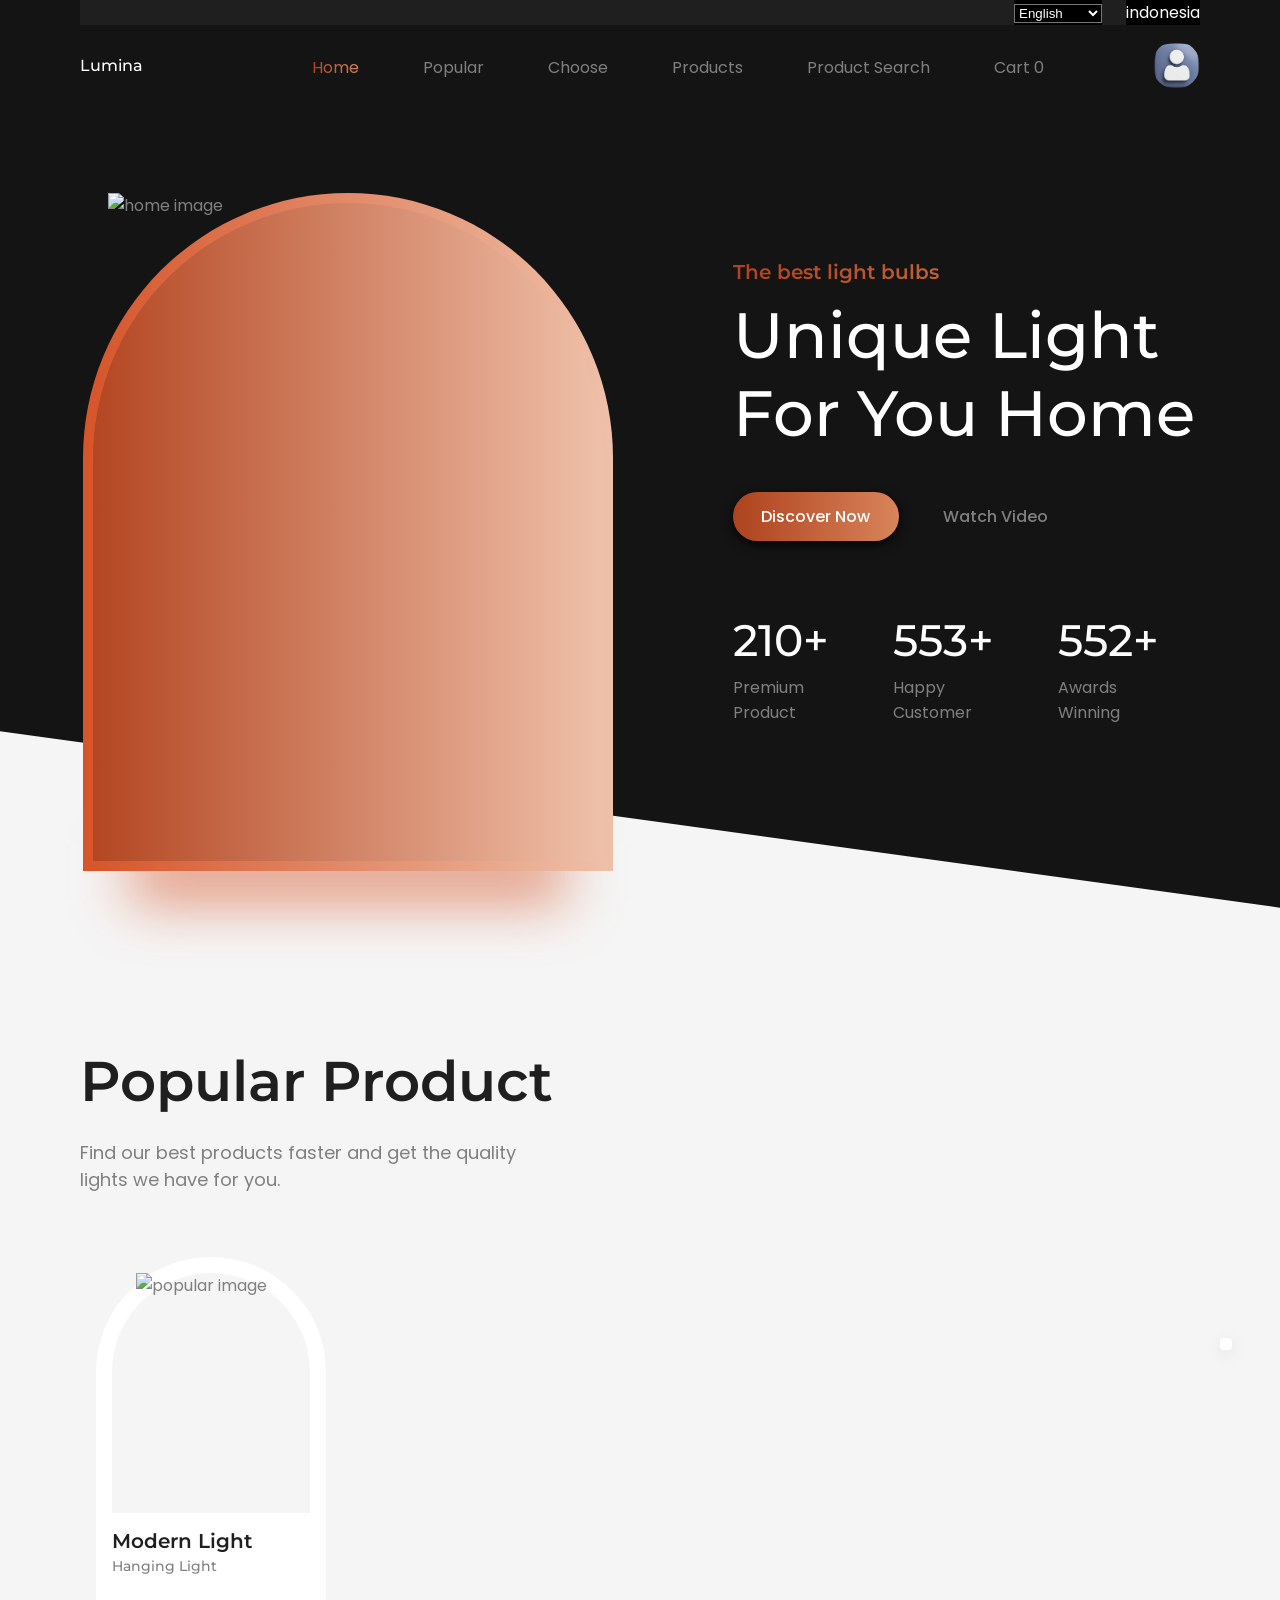
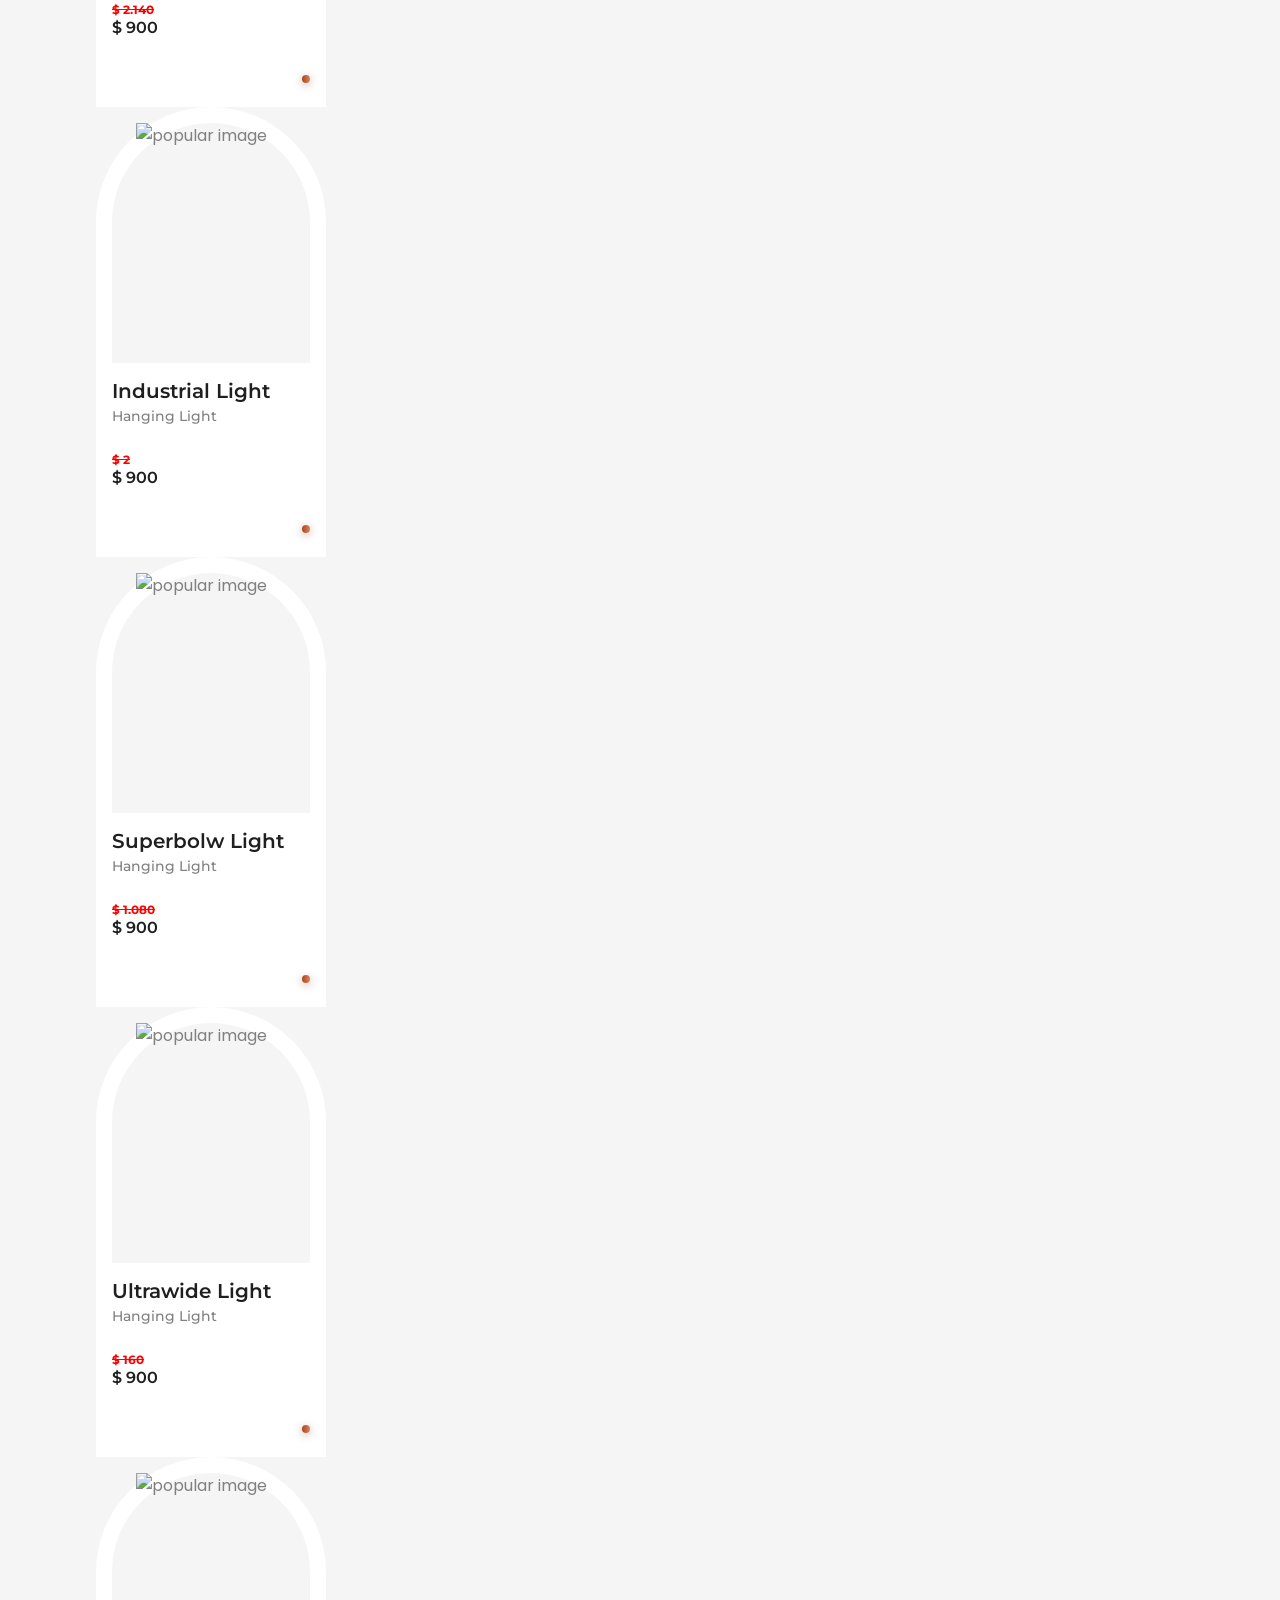
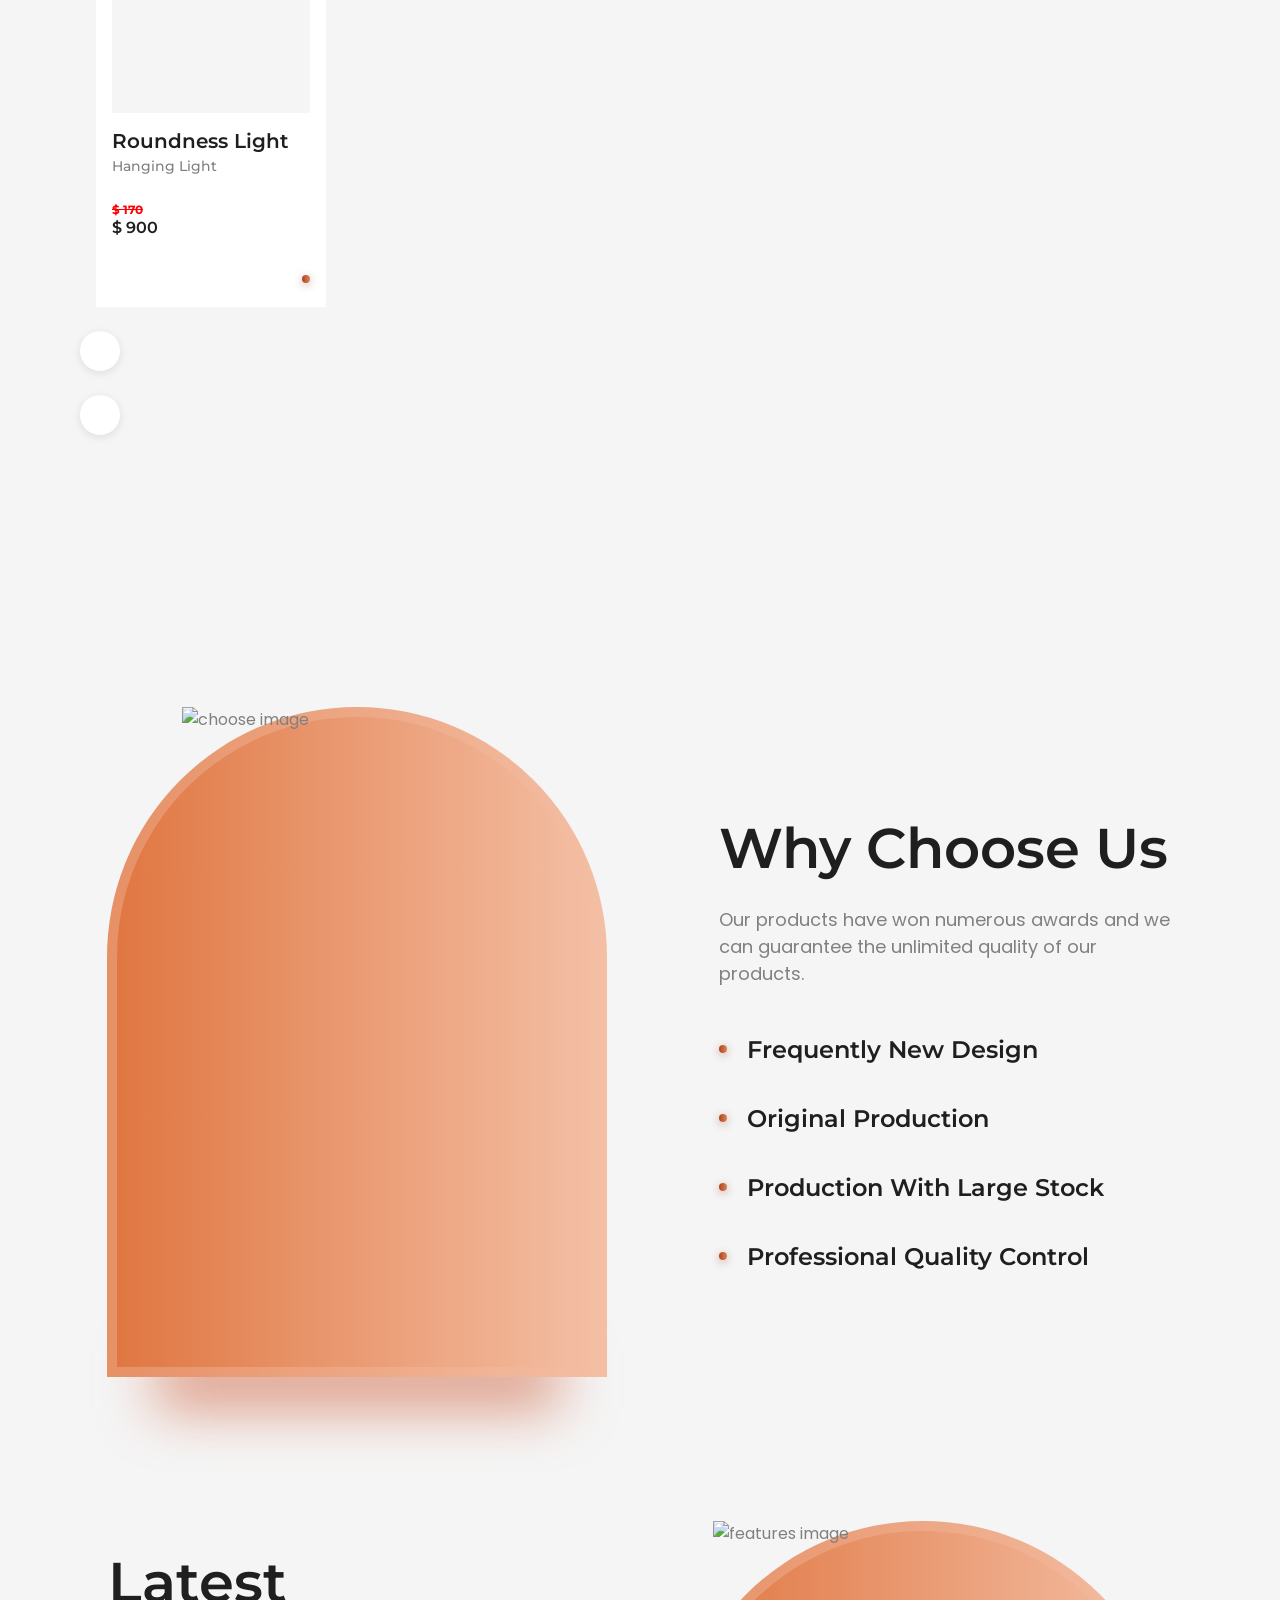
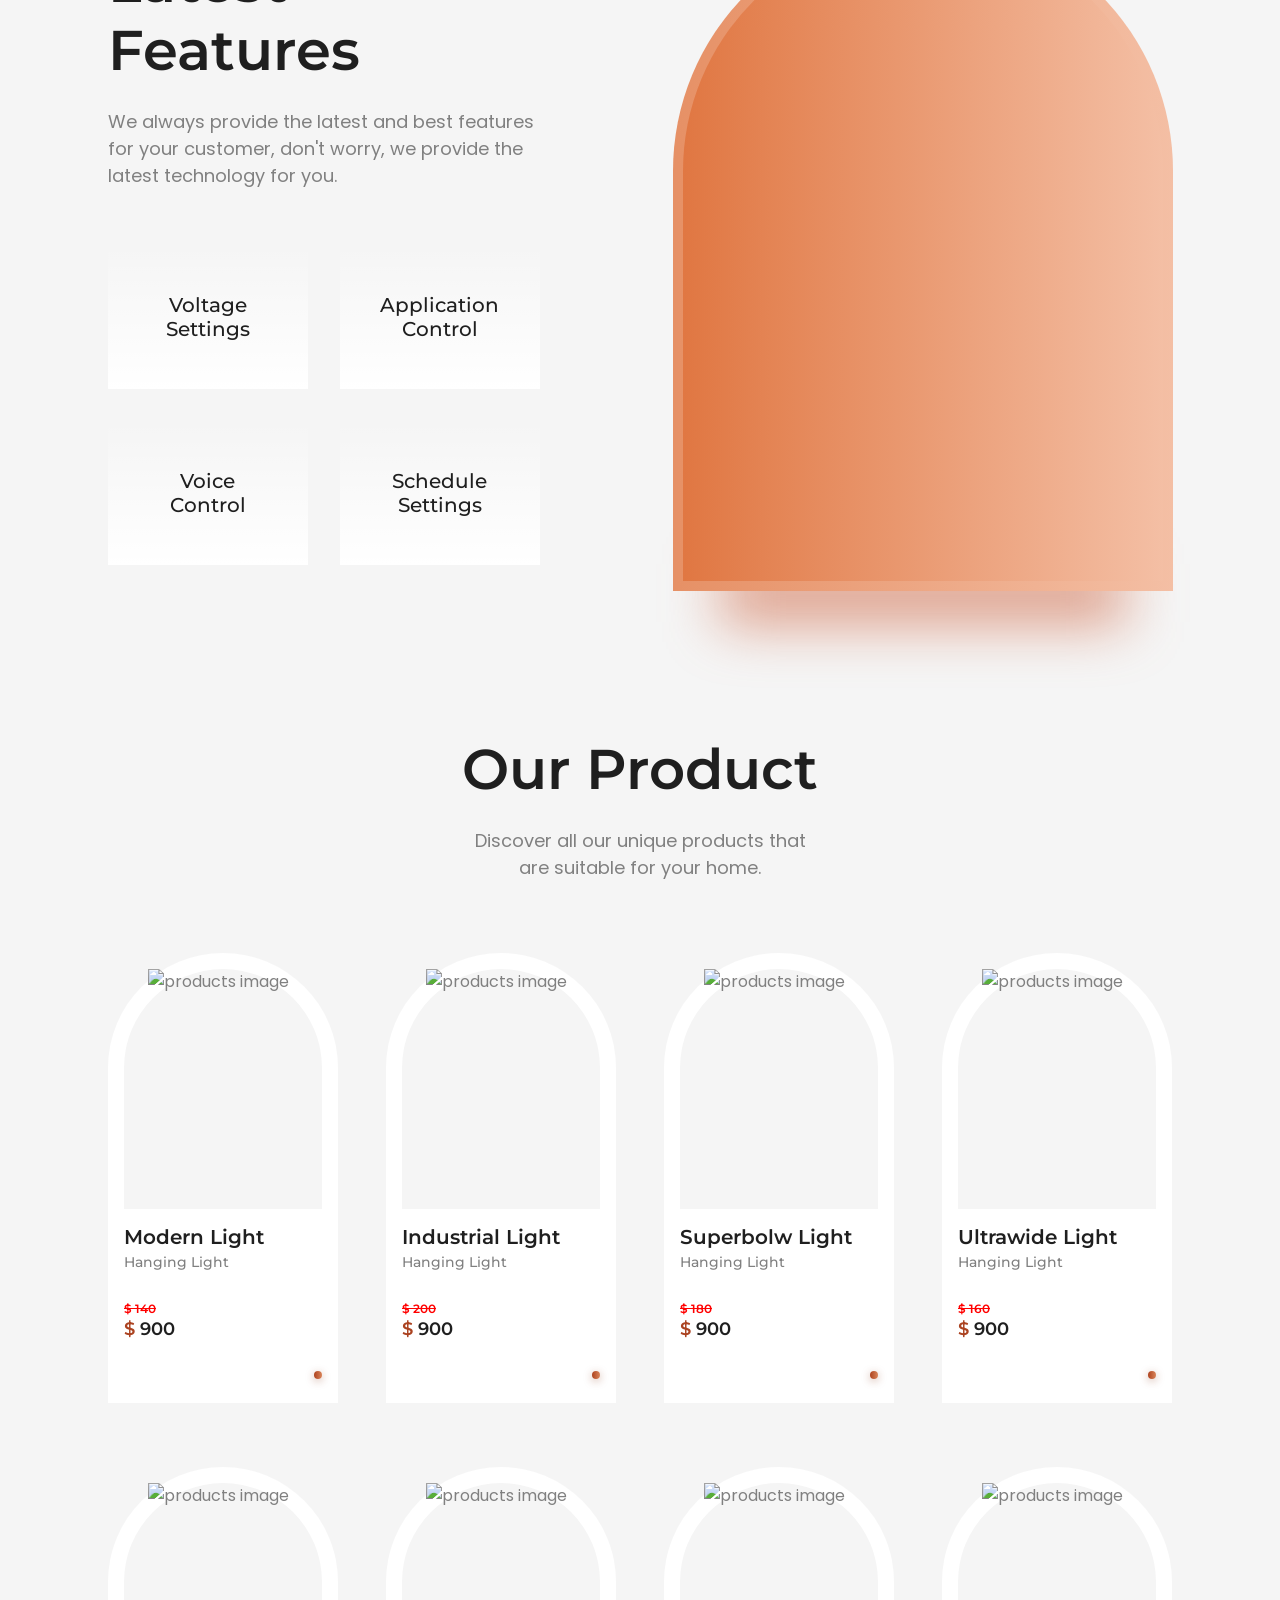
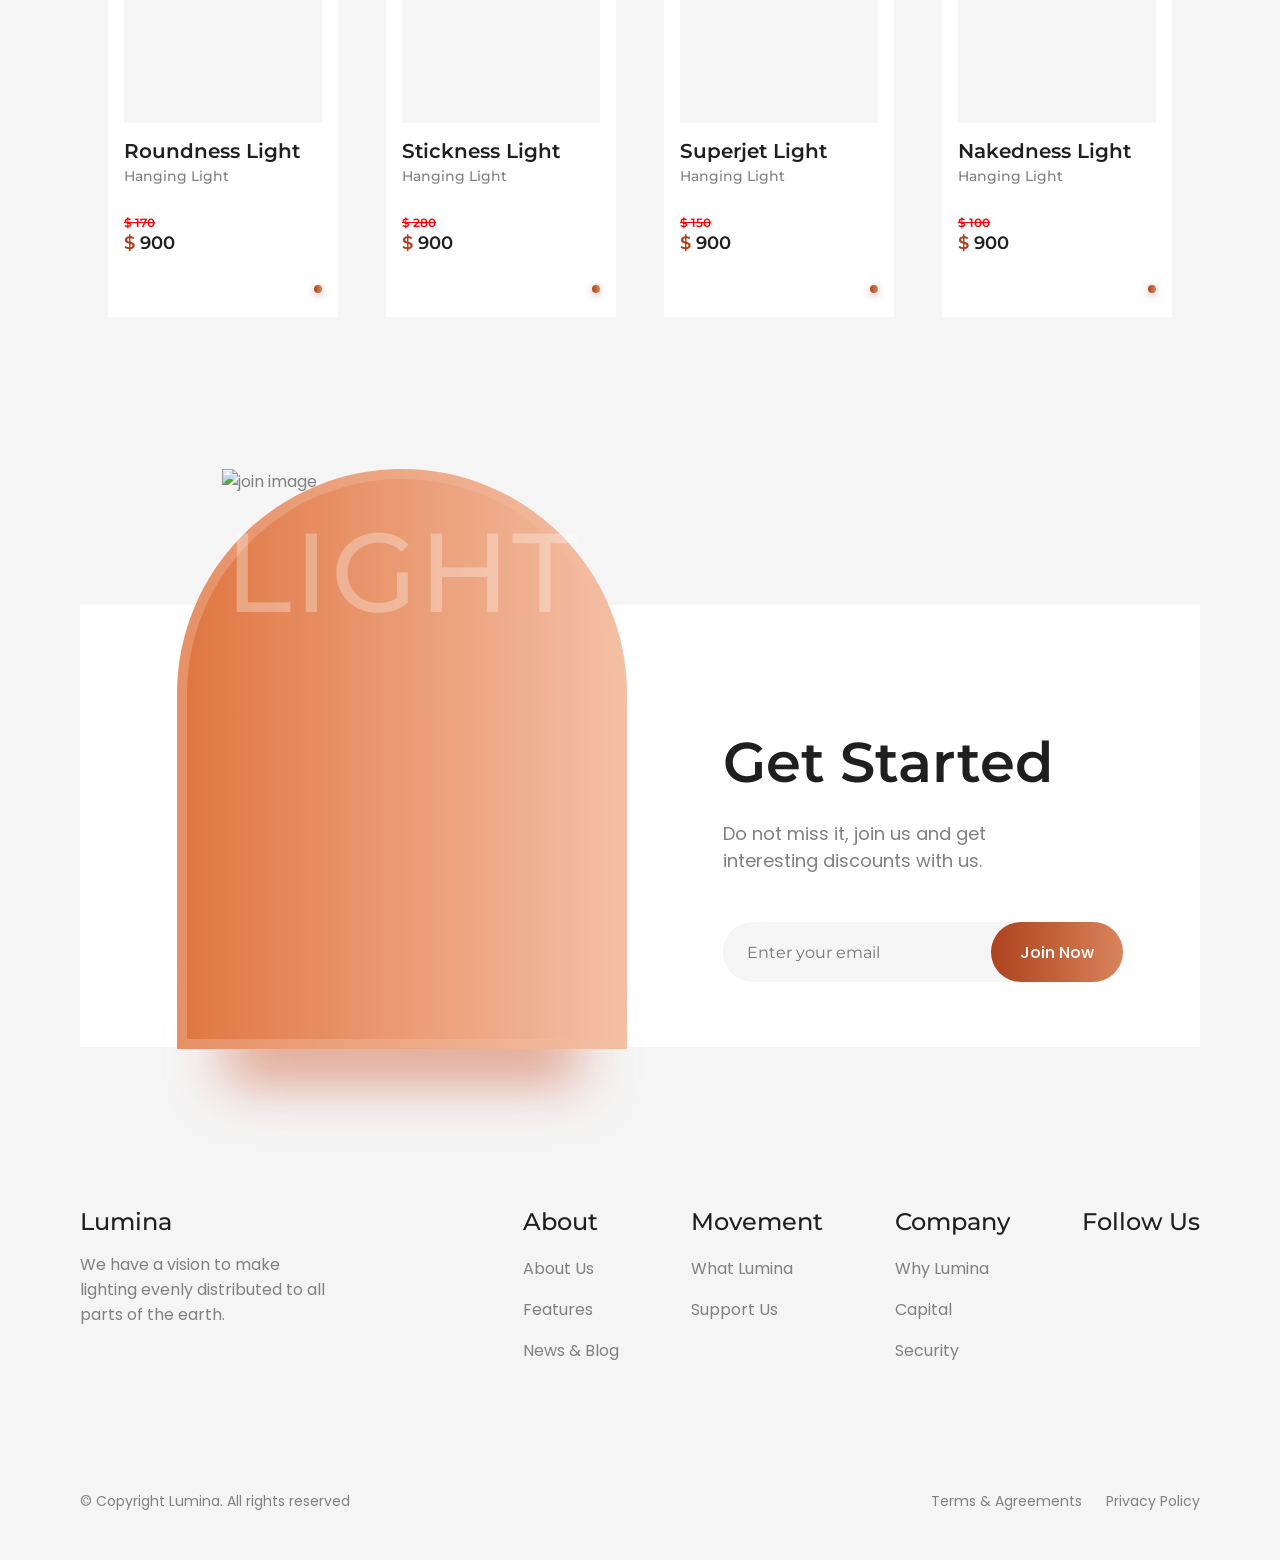
==== commit 476aad91: "update landing page" ====
--- a/index.html
+++ b/index.html
@@ -55,7 +55,7 @@
             Lumina
          </a>
 
-         <div class="" id="nav-menu">
+         <div class="nav__menu" id="nav-menu">
             <ul class="nav__list">
                <li class="nav__item">
                   <a href="#home" class="nav__link active-link">Home</a>
@@ -77,11 +77,9 @@
                   <a href="product_more.html" class="nav__link">Product Search</a>
                </li>
 
-
-               <div class="nav__item d-flex align-items-center" id="cart-nav-item" style="display:flex;">
-                          Cart 
-                        <span class=" nav__item" id="cart-count">0</span>  
-               </div>
+               <li class="nav__item">
+                  <a href="product_more.html" class="nav__link">Cart 0</a>
+               </li>
 
 
             </ul>
@@ -92,16 +90,7 @@
             </div>
          </div>
 
-         <div class="nav__buttons">
-            <!-- Theme change button -->
-            <i class="ri-moon-line change-theme" id="theme-button"></i>
-
-            <!-- Toggle button -->
-            <div class="nav__toggle" id="nav-toggle">
-               <i class="ri-menu-line"></i>
-            </div>
-
-         </div>
+
 
 
       <!--
@@ -124,24 +113,36 @@
          </li>
           -->
 
+
+         <div class="nav__buttons ">
+            <!-- Theme change button -->
+            <i class="ri-moon-line change-theme" id="theme-button"></i>
+
+            <!-- Toggle button -->
+            <div class="nav__toggle" id="nav-toggle">
+               <i class="ri-menu-line"></i>
+            </div>
+
+            <li class="nav__item after_login nav__link" id="nav-profile" >
+               <div class="profile">
+                     <div class="user">
+                        <h3 id="dropdown-profile-name"> <span id="dropdown-profile-name"></span> </h3>
+                     </div>
+                     <div class="img-box show-menu ">
+                        <img src="assets/img/anonymous.png" alt="user image">
+                     </div>
+               </div>
+               <div class="menu">
+                     <ul>
+                        <li><a href="auth-page/index.html"><i class="ph-bold ph-user"></i>&nbsp;Login</a></li>
+                        <li><a href="auth-page/register.html"><i class="ph-bold ph-user"></i>&nbsp;Register</a></li>
+                     </ul>
+               </div>
+            </li>
+         </div>
+         
       
       
-         <li class="nav__item after_login" >
-            <div class="profile">
-                  <div class="user">
-                     <h3 id="dropdown-profile-name"> <span id="dropdown-profile-name"></span> </h3>
-                  </div>
-                  <div class="img-box">
-                     <img src="assets/img/anonymous.png" alt="user image">
-                  </div>
-            </div>
-            <div class="menu">
-                  <ul>
-                     <li><a href="auth-page/index.html"><i class="ph-bold ph-user"></i>&nbsp;Login</a></li>
-                     <li><a href="auth-page/register.html"><i class="ph-bold ph-user"></i>&nbsp;Register</a></li>
-                  </ul>
-            </div>
-         </li>
 
 
       </nav>
@@ -241,8 +242,8 @@
 
                      <h3 class="popular__name">Modern Light</h3>
                      <span class="popular__subtitle">Hanging Light</span>
-                     <h3 class="popular__price">
-                        <a class="price_">2.140</a> 
+                     <h4 class="popular__price">
+                        <a class="price_">$ 2.140</a> 
                         <p class="price_before"><span class="price_sign">$</span> 900</p>
                         <p class="popular__icons">
                            <i class="ri-bookmark-line"></i>
@@ -258,7 +259,7 @@
                            <i class="ri-star-fill"></i>
                            <i class="ri-star-half-line"></i>
                         </p>
-                     </h3>
+                     </h4>
 
                      <button class="popular__button">
                         <i class="ri-shopping-cart-2-line"></i>
@@ -272,8 +273,8 @@
 
                      <h3 class="popular__name">Industrial Light</h3>
                      <span class="popular__subtitle">Hanging Light</span>
-                     <h3 class="popular__price">
-                        <a class="price_">2</a> 
+                     <h4 class="popular__price">
+                        <a class="price_">$ 2</a> 
                         <p><span class="price_sign">$</span> 900</p>
                         <p class="popular__icons">
                            <i class="ri-bookmark-line"></i>
@@ -289,7 +290,7 @@
                            <i class="ri-star-fill"></i>
                            <i class="ri-star-half-line"></i>
                         </p>
-                     </h3>
+                     </h4>
 
                      <button class="popular__button">
                         <i class="ri-shopping-cart-2-line"></i>
@@ -303,8 +304,8 @@
 
                      <h3 class="popular__name">Superbolw Light</h3>
                      <span class="popular__subtitle">Hanging Light</span>
-                     <h3 class="popular__price">
-                        <a class="price_">1.080</a> 
+                     <h4 class="popular__price">
+                        <a class="price_">$ 1.080</a> 
                         <p><span class="price_sign">$</span> 900</p>
                         <p class="popular__icons">
                            <i class="ri-bookmark-line"></i>
@@ -320,7 +321,7 @@
                            <i class="ri-star-fill"></i>
                            <i class="ri-star-half-line"></i>
                         </p>
-                     </h3>
+                     </h4>
 
                      <button class="popular__button">
                         <i class="ri-shopping-cart-2-line"></i>
@@ -334,8 +335,8 @@
 
                      <h3 class="popular__name">Ultrawide Light</h3>
                      <span class="popular__subtitle">Hanging Light</span>
-                     <h3 class="popular__price">
-                        <a class="price_">160</a> 
+                     <h4 class="popular__price">
+                        <a class="price_">$ 160</a> 
                         <p><span class="price_sign">$</span> 900</p>
 
                         <p class="popular__icons">
@@ -352,7 +353,7 @@
                            <i class="ri-star-fill"></i>
                            <i class="ri-star-half-line"></i>
                         </p>
-                     </h3>
+                     </h4>
 
                      <button class="popular__button">
                         <i class="ri-shopping-cart-2-line"></i>
@@ -366,8 +367,8 @@
 
                      <h3 class="popular__name">Roundness Light</h3>
                      <span class="popular__subtitle">Hanging Light</span>
-                     <h3 class="popular__price">
-                        <a class="price_">170</a> 
+                     <h4 class="popular__price">
+                        <a class="price_">$ 170</a> 
                         <p><span class="price_sign">$</span> 900</p>
                         <p class="popular__icons">
                            <i class="ri-bookmark-line"></i>
@@ -384,7 +385,7 @@
                            <i class="ri-star-half-line"></i>
                         </p>
 
-                     </h3>
+                     </h4>
 
                      <button class="popular__button">
                         <i class="ri-shopping-cart-2-line"></i>
@@ -573,7 +574,7 @@
                   <h3 class="products__name">Modern Light</h3>
                   <span class="products__subtitle">Hanging Light</span>
                   <h3 class="products__price">
-                     <a class="price_">140</a> 
+                     <a class="price_">$ 140</a> 
                      <p><span class="price_sign">$</span> 900</p>
                      <p class="products__icons">
                         <i class="ri-bookmark-line"></i>
@@ -604,7 +605,7 @@
                   <h3 class="products__name">Industrial Light</h3>
                   <span class="products__subtitle">Hanging Light</span>
                   <h3 class="products__price">
-                     <a class="price_">200</a> 
+                     <a class="price_">$ 200</a> 
                      <p><span class="price_sign">$</span> 900</p>
                      <p class="products__icons">
                         <i class="ri-bookmark-line"></i>
@@ -635,7 +636,7 @@
                   <h3 class="products__name">Superbolw Light</h3>
                   <span class="products__subtitle">Hanging Light</span>
                   <h3 class="products__price">
-                     <a class="price_">180</a> 
+                     <a class="price_">$ 180</a> 
                      <p><span class="price_sign">$</span> 900</p>
                      <p class="products__icons">
                         <i class="ri-bookmark-line"></i>
@@ -666,7 +667,7 @@
                   <h3 class="products__name">Ultrawide Light</h3>
                   <span class="products__subtitle">Hanging Light</span>
                   <h3 class="products__price">
-                     <a class="price_">160</a> 
+                     <a class="price_">$ 160</a> 
                      <p><span class="price_sign">$</span> 900</p>
                   </h3>
 
@@ -683,7 +684,7 @@
                   <h3 class="products__name">Roundness Light</h3>
                   <span class="products__subtitle">Hanging Light</span>
                   <h3 class="products__price">
-                     <a class="price_">170</a> 
+                     <a class="price_">$ 170</a> 
                      <p><span class="price_sign">$</span> 900</p>
                      <p class="products__icons">
                         <i class="ri-bookmark-line"></i>
@@ -714,7 +715,7 @@
                   <h3 class="products__name">Stickness Light</h3>
                   <span class="products__subtitle">Hanging Light</span>
                   <h3 class="products__price">
-                     <a class="price_">280</a> 
+                     <a class="price_">$ 280</a> 
                      <p><span class="price_sign">$</span> 900</p>
                      <p class="products__icons">
                         <i class="ri-bookmark-line"></i>
@@ -745,7 +746,7 @@
                   <h3 class="products__name">Superjet Light</h3>
                   <span class="products__subtitle">Hanging Light</span>
                   <h3 class="products__price">
-                     <a class="price_">150</a> 
+                     <a class="price_">$ 150</a> 
                      <p><span class="price_sign">$</span> 900</p>
                      <p class="products__icons">
                         <i class="ri-bookmark-line"></i>
@@ -776,7 +777,7 @@
                   <h3 class="products__name">Nakedness Light</h3>
                   <span class="products__subtitle">Hanging Light</span>
                   <h3 class="products__price">
-                     <a class="price_">100</a> 
+                     <a class="price_">$ 100</a> 
                      <p><span class="price_sign">$</span> 900</p>
                      <p class="products__icons">
                         <i class="ri-bookmark-line"></i>
@@ -892,7 +893,7 @@
 
                   <ul class="footer__links">
                      <li>
-                        <a href="#" class="footer__link">Why Sunlight</a>
+                        <a href="#" class="footer__link">Why Lumina</a>
                      </li>
 
                      <li>
--- a/assets/css/styles.css
+++ b/assets/css/styles.css
@@ -0,0 +1,1923 @@
+/*=============== GOOGLE FONTS ===============*/
+@import url("https://fonts.googleapis.com/css2?family=Montserrat:wght@400;500;600&family=Poppins:wght@400;500&display=swap");
+
+/*=============== VARIABLES CSS ===============*/
+:root {
+  --header-height: 3.5rem;
+  /*========== Colors ==========*/
+  /*Color mode HSL(hue, saturation, lightness)*/
+  --first-color: hsl(15, 60%, 52%);
+  --first-color-alt: hsl(15, 68%, 40%);
+  --first-gradient: linear-gradient(
+    90deg,
+    hsl(15, 68%, 42%) 0%,
+    hsl(20, 68%, 80%) 100%
+  );
+  --second-gradient: linear-gradient(
+    90deg,
+    hsl(20, 72%, 57%) 0%,
+    hsl(20, 78%, 80%) 100%
+  );
+  --third-gradient: linear-gradient(
+    90deg,
+    hsl(15, 70%, 40%) 0%,
+    hsl(20, 62%, 60%) 100%
+  );
+  --title-color: hsl(0, 0%, 12%);
+  --text-color: hsl(0, 0%, 50%);
+  --white-color: #fff;
+  --body-color: hsl(0, 0%, 96%);
+  --container-color: hsl(0, 0%, 100%);
+
+  /*========== Font and typography ==========*/
+  /*.5rem = 8px | 1rem = 16px ...*/
+  --body-font: "Poppins", sans-serif;
+  --second-font: "Montserrat", sans-serif;
+  --bigger-font-size: 2.25rem;
+  --big-font-size: 1.5rem;
+  --h1-font-size: 1.5rem;
+  --h2-font-size: 1.25rem;
+  --h3-font-size: 1rem;
+  --normal-font-size: 0.938rem;
+  --small-font-size: 0.813rem;
+  --smaller-font-size: 0.75rem;
+
+  /*========== Font weight ==========*/
+  --font-regular: 400;
+  --font-medium: 500;
+  --font-semi-bold: 600;
+
+  /*========== z index ==========*/
+  --z-tooltip: 10;
+  --z-fixed: 100;
+}
+
+/*========== Responsive typography ==========*/
+@media screen and (min-width: 1152px) {
+  :root {
+    --bigger-font-size: 4rem;
+    --big-font-size: 3.5rem;
+    --h1-font-size: 2.25rem;
+    --h2-font-size: 1.5rem;
+    --h3-font-size: 1.25rem;
+    --normal-big-font-size: 1.125rem;
+    --normal-font-size: 1rem;
+    --small-font-size: 0.875rem;
+    --smaller-font-size: 0.813rem;
+  }
+}
+
+/*=============== BASE ===============*/
+* {
+  box-sizing: border-box;
+  padding: 0;
+  margin: 0;
+}
+
+html {
+  scroll-behavior: smooth;
+}
+
+input,
+button,
+body {
+  font-family: var(--body-font);
+  font-size: var(--normal-font-size);
+}
+
+body {
+  background-color: var(--body-color);
+  color: var(--text-color);
+  transition: background 0.4s; /* for dark mode animation */
+}
+
+input,
+button {
+  border: none;
+  outline: none;
+}
+
+h1,
+h2,
+h3,
+h4 {
+  color: var(--title-color);
+  font-family: var(--second-font);
+  font-weight: var(--font-semi-bold);
+}
+
+ul {
+  list-style: none;
+}
+
+a {
+  text-decoration: none;
+}
+
+img {
+  max-width: 100%;
+  height: auto;
+}
+
+/*=============== THEME ===============*/
+.nav__buttons {
+  display: flex;
+  align-items: center;
+  column-gap: 2rem;
+}
+
+.change-theme {
+  font-size: 1.25rem;
+  color: var(--white-color);
+  transition: color 0.4s;
+  cursor: pointer;
+}
+
+/*========== Variables Dark theme ==========*/
+body.dark-theme {
+  --title-color: hsl(0, 0%, 95%);
+  --text-color: hsl(0, 0%, 70%);
+  --body-color: hsl(0, 0%, 12%);
+  --container-color: hsl(0, 0%, 15%);
+}
+
+/*========== 
+	Color changes in some parts of 
+	the website, in dark theme
+==========*/
+.dark-theme :is(.bg-header, .nav__menu) {
+  box-shadow: 0 2px 16px hsla(0, 0%, 0%, 0.2);
+}
+
+.dark-theme
+  :is(.home__shadow, .choose__shadow, .features__shadow, .join__shadow) {
+  background: hsla(15, 60%, 52%, 0.4);
+}
+
+.dark-theme
+  :is(.popular__card:hover, .features__info-card:hover, .products__card:hover) {
+  box-shadow: 0 12px 16px hsla(0, 0%, 0%, 0.2);
+}
+
+.dark-theme :is(.popular__button, .choose__faq-icon, .products__button) {
+  box-shadow: 0 2px 8px hsla(15, 80%, 50%, 0.5);
+}
+
+.dark-theme :is(.swiper-button-next, .swiper-button-prev) {
+  box-shadow: 0 2px 8px hsla(0, 0%, 0%, 0.2);
+}
+
+.dark-theme .features__info-card {
+  background: linear-gradient(180deg, hsla(0, 0%, 12%, 0), hsl(0, 0%, 15%));
+}
+
+.dark-theme .scrollup {
+  box-shadow: 0 4px 16px hsla(0, 0%, 0%, 0.25);
+}
+
+.dark-theme::-webkit-scrollbar {
+  background-color: hsl(0, 0%, 15%);
+}
+
+.dark-theme::-webkit-scrollbar-thumb {
+  background-color: hsl(0, 0%, 25%);
+}
+
+.dark-theme::-webkit-scrollbar-thumb:hover {
+  background-color: hsl(0, 0%, 35%);
+}
+
+/*=============== REUSABLE CSS CLASSES ===============*/
+.container {
+  max-width: 1120px;
+  margin-inline: 1.5rem;
+}
+
+.grid {
+  display: grid;
+  gap: 1.5rem;
+}
+
+.section {
+  padding-block: 5rem 1rem;
+}
+
+.section__title {
+  font-size: var(--big-font-size);
+  margin-bottom: 1.5rem;
+  text-align: center;
+}
+
+.main {
+  overflow: hidden; /* For animation ScrollReveal */
+}
+
+/*=============== HEADER & NAV ===============*/
+.header {
+  position: fixed;
+  width: 100%;
+  background-color: hsl(0, 0%, 8%);
+  top: 0;
+  left: 0;
+  z-index: var(--z-fixed);
+  transition: background 0.4s;
+}
+
+.header .before-nav {
+  background-color: var(--title-color);
+  justify-content: flex-end !important;
+  display:flex;
+}
+
+.nav__item__top .dropdown{
+  width:10px;
+  background-color:white ;
+}
+
+
+.nav {
+  height: var(--header-height);
+  display: flex;
+  justify-content: space-between;
+  align-items: center;
+}
+
+.nav__logo {
+  color: var(--white-color);
+  font-family: var(--second-font);
+  font-weight: var(--font-medium);
+  transition: color 0.4s;
+}
+
+.nav__logo span {
+  background: var(--third-gradient);
+  background-clip: text;
+  -webkit-background-clip: text;
+  color: transparent;
+}
+
+.nav__toggle,
+.nav__close {
+  display: flex;
+  cursor: pointer;
+}
+
+.nav__close {
+  padding-right:50px;
+  padding-top:20px;
+}
+
+.nav__toggle {
+  font-size: 1.25rem;
+  color: var(--white-color);
+  transition: color 0.4s;
+  width:100px;
+}
+
+/* Navigation for mobile devices */
+@media screen and (max-width: 1023px) {
+  .nav__menu {
+    position: fixed;
+    left: 0;
+    top: -100%;
+    background-color: var(--body-color);
+    width: 100%;
+    padding-block: 4rem;
+    box-shadow: 0 2px 16px hsla(0, 0%, 0%, 0.1);
+    transition: top 0.4s;
+  }
+
+  .after_login{
+    width:40px;
+  }
+
+
+  section .popular{
+    background-color:yellow;
+  }
+
+
+  .popular__content {
+    max-width: 500px;
+    height:500px;
+    margin-bottom:20px;
+  }
+  
+  .popular__card {
+    height:400px !important;
+  }  
+
+  .swiper-button-next,
+  .swiper-button-prev {
+    top: initial;
+    bottom: 0.75rem;
+    width: 1rem;
+    height: 1rem;
+    background-color: var(--container-color);
+    padding: 4px;
+    border-radius: 50%;
+    font-size: 1.8rem;
+    color: var(--first-color);
+    box-shadow: 0 2px 8px hsla(0, 0%, 0%, 0.1);
+    transition: background 0.4s; /* for dark mode animation */
+  }
+  
+
+  .products__card {
+    height:400px !important;
+  }
+  
+
+
+}
+
+/* End Navigation for mobile devices */
+
+
+.nav__list {
+  display: flex;
+  flex-direction: column;
+  text-align: center;
+  row-gap: 4rem;
+  padding-bottom:25px;
+}
+
+.nav__link {
+  color: var(--text-color);
+}
+
+.nav__link:hover {
+  background: var(--third-gradient);
+  -webkit-background-clip: text;
+  background-clip: text;
+  color: transparent;
+}
+
+.nav__close {
+  position: absolute;
+  top: 1rem;
+  right: 1.5rem;
+  font-size: 1.5rem;
+  color: var(--title-color);
+}
+
+/* Show menu */
+.show-menu {
+  top: 0;
+}
+
+/* Change background header */
+.bg-header {
+  background-color: var(--body-color);
+  box-shadow: 0 2px 16px hsla(0, 0%, 0%, 0.1);
+}
+
+.bg-header :is(.nav__logo, .nav__toggle, .change-theme) {
+  color: var(--title-color);
+}
+
+/* Active link */
+.active-link {
+  background: var(--third-gradient);
+  -webkit-background-clip: text;
+  background-clip: text;
+  color: transparent;
+}
+
+/*=============== HOME ===============*/
+.home {
+  position: relative;
+}
+
+.home__bg {
+  position: absolute;
+  top: 0;
+  left: 0;
+  width: 100%;
+  height: 95%;
+  background-color: hsl(0, 0%, 8%);
+  clip-path: polygon(0 0, 100% 0, 100% 100%, 0 88%);
+}
+
+.home__container {
+  position: relative;
+  padding-top: 2.5rem;
+  row-gap: 3.5rem;
+}
+
+.home__content {
+  row-gap: 3rem;
+}
+
+.home__data {
+  text-align: center;
+}
+
+.home__subtitle {
+  background: var(--third-gradient);
+  -webkit-background-clip: text;
+  background-clip: text;
+  color: transparent;
+  font-size: var(--normal-font-size);
+  margin-bottom: 0.5rem;
+}
+
+.home__title {
+  color: var(--white-color);
+  font-size: var(--bigger-font-size);
+  font-weight: var(--font-medium);
+  margin-bottom: 1.5rem;
+}
+
+.home__buttons {
+  display: flex;
+  justify-content: center;
+  column-gap: 1rem;
+}
+
+.home__buttons .button {
+  box-shadow: 0 4px 12px hsla(0, 0%, 0%, 0.8);
+}
+
+.home__buttons .button__link {
+  color: var(--text-color);
+}
+
+.home__buttons .button__link i {
+  font-size: 2rem;
+}
+
+.home__info {
+  display: flex;
+  justify-content: center;
+  column-gap: 2rem;
+  text-align: center;
+}
+
+.home__info-title {
+  color: var(--white-color);
+  font-size: var(--h1-font-size);
+  font-weight: var(--font-medium);
+  margin-bottom: 0.5rem;
+}
+
+.home__info-title span {
+  color: var(--first-color);
+}
+
+.home__info-subtitle {
+  font-size: var(--small-font-size);
+}
+
+.home__blob {
+  width: 250px;
+  height: 320px;
+  border: 6px solid transparent;
+  background: var(--first-gradient) padding-box,
+    linear-gradient(90deg, hsl(15, 68%, 50%) 0%, hsl(20, 68%, 80%) 100%)
+      border-box;
+  border-radius: 20rem 20rem 0 0;
+}
+
+.home__image {
+  position: relative;
+  justify-self: center;
+}
+
+.home__shadow {
+  position: absolute;
+  width: 200px;
+  height: 30px;
+  background: hsla(15, 68%, 52%, 0.6);
+  bottom: -0.75rem;
+  left: 0;
+  right: 0;
+  margin: 0 auto;
+  filter: blur(12px);
+  z-index: -1;
+}
+
+.home__img {
+  display: block;
+  width: 220px;
+  margin: 0 auto;
+  transform: translateY(-6px);
+}
+
+.home__blob-title {
+  text-align: center;
+  font-size: 3.5rem;
+  letter-spacing: 2px;
+  color: hsla(0, 0%, 100%, 0.3);
+  font-weight: var(--font-medium);
+}
+
+/*=============== BUTTON ===============*/
+.button {
+  display: inline-block;
+  background: var(--third-gradient);
+  padding: 0.75rem 1.8rem;
+  border-radius: 4rem;
+  color: var(--white-color);
+}
+
+.button,
+.button__link {
+  font-weight: var(--font-medium);
+}
+
+.button__link {
+  display: flex;
+  align-items: center;
+  column-gap: 0.25rem;
+}
+
+/*=============== POPULAR ===============*/
+.popular__data {
+  text-align: center;
+}
+
+.popular__content {
+  padding-block: 2.5rem 5rem;
+}
+
+.popular__card {
+  position: relative;
+  width: 200px;
+  height: 322px;
+  background-color: var(--container-color);
+  border-radius: 9rem 9rem 0 0;
+  padding: 0.75rem 0.75rem 1rem;
+  margin-inline: 1rem;
+  transition: box-shadow 0.4s, background 0.4s;
+}
+
+.popular__card:hover {
+  box-shadow: 0 12px 16px hsla(0, 0%, 0%, 0.1);
+}
+
+.popular__blob {
+  background-color: var(--body-color);
+  height: 200px;
+  border-radius: 8rem 8rem 0 0;
+  margin-bottom: 0.75rem;
+  transition: background 0.4s; /* for dark mode animation */
+}
+
+.popular__img {
+  display: block;
+  width: 120px;
+  margin: 0 auto;
+}
+
+.popular__name {
+  font-size: var(--normal-font-size);
+  margin-bottom: 0.25rem;
+}
+
+.popular__subtitle {
+  display: block;
+  font-size: var(--smaller-font-size);
+  font-family: var(--second-font);
+  font-weight: var(--font-medium);
+  margin-bottom: 1rem;
+}
+
+.popular__price {
+  /* font-size: var(--h1-font-size); */
+}
+
+.popular__price span .price_sign {
+  color: var(--first-color-alt);
+}
+
+.popular__price .price_ {
+  color:red;
+  font-weight:bold;
+  font-size:12px;
+  text-decoration: line-through;
+}
+
+/* 
+.popular__price .ri-eye-line {
+  cursor: pointer;
+} */
+
+
+.popular__price p .price_before{
+  font-size:18px;
+}
+
+.popular__starts .ri-star-half-line{
+  font-size:10px;
+
+}
+
+.popular__starts .ri-star-fill {
+  font-size:10px;
+
+}
+
+
+.popular__button {
+  display: inline-flex;
+  padding: 0.25rem;
+  background: var(--third-gradient);
+  border-radius: 0.5rem;
+  font-size: 1.25rem;
+  color: var(--white-color);
+  box-shadow: 0 2px 8px hsla(15, 68%, 32%, 0.4);
+  position: absolute;
+  right: 0.75rem;
+  bottom: 1rem;
+  cursor: pointer;
+}
+
+/* Swiper class */
+.swiper-button-prev::after,
+.swiper-button-next::after {
+  content: "";
+}
+
+.swiper-button-next,
+.swiper-button-prev {
+  top: initial;
+  bottom: 0.75rem;
+  width: 2rem;
+  height: 2rem;
+  background-color: var(--container-color);
+  padding: 4px;
+  border-radius: 50%;
+  font-size: 1.8rem;
+  color: var(--first-color);
+  box-shadow: 0 2px 8px hsla(0, 0%, 0%, 0.1);
+  transition: background 0.4s; /* for dark mode animation */
+}
+
+.swiper-button-prev {
+  left: calc(50% - 3rem);
+}
+
+.swiper-button-next {
+  right: calc(50% - 3rem);
+}
+
+/*=============== CHOOSE ===============*/
+.choose__container {
+  row-gap: 3rem;
+}
+
+.choose__blob {
+  width: 220px;
+  height: 320px;
+  border: 6px solid transparent;
+  background: var(--second-gradient) padding-box,
+    linear-gradient(90deg, hsl(20, 72%, 65%) 0%, hsl(20, 78%, 80%) 100%)
+      border-box;
+  border-radius: 20rem 20rem 0 0;
+}
+
+.choose__image {
+  position: relative;
+  justify-self: center;
+}
+
+.choose__shadow {
+  position: absolute;
+  width: 170px;
+  height: 30px;
+  background: hsla(15, 60%, 52%, 0.6);
+  bottom: -0.75rem;
+  left: 0;
+  right: 0;
+  margin: 0 auto;
+  filter: blur(12px);
+  z-index: -1;
+}
+
+.choose__img {
+  position: relative;
+  display: block;
+  width: 160px;
+  margin: 0 auto;
+  transform: translateY(-6px);
+  z-index: 2;
+}
+
+.choose__blob-title {
+  font-size: 3.5rem;
+  letter-spacing: 2px;
+  color: hsla(0, 0%, 100%, 0.3);
+  font-weight: var(--font-medium);
+  position: absolute;
+  left: 0.5rem;
+  bottom: 2.5rem;
+  writing-mode: vertical-lr;
+  transform: rotate(180deg);
+}
+
+.choose__data {
+  text-align: center;
+}
+
+.choose__content,
+.choose__faq {
+  display: grid;
+  row-gap: 2rem;
+}
+
+.choose__faq-header {
+  display: flex;
+  align-items: center;
+  column-gap: 0.75rem;
+  cursor: pointer;
+}
+
+.choose__faq-title {
+  font-size: var(--normal-font-size);
+}
+
+.choose__faq-icon {
+  display: inline-flex;
+  padding: 0.25rem;
+  background: var(--third-gradient);
+  border-radius: 0.5rem;
+  color: var(--white-color);
+  font-size: 1.25rem;
+  box-shadow: 0 2px 8px hsla(15, 68%, 32%, 0.4);
+  transition: box-shadow 0.4s;
+}
+
+.choose__faq-icon i {
+  transition: transform 0.3s;
+}
+
+.choose__faq-description {
+  padding: 0.5rem 1rem 0 2.5rem;
+}
+
+.choose__faq-content {
+  overflow: hidden;
+  height: 0;
+  transition: height 0.3s ease;
+}
+
+/* Rotate icon */
+.faq-open .choose__faq-icon i {
+  transform: rotate(45deg);
+}
+
+/* Change color icon */
+.faq-open .choose__faq-icon {
+  background: var(--white-color);
+  color: var(--first-color-alt);
+  box-shadow: none;
+}
+
+/* Title color change */
+.faq-open .choose__faq-title {
+  background: var(--third-gradient);
+  -webkit-background-clip: text;
+  background-clip: text;
+  color: transparent;
+}
+
+/*=============== FEATURES ===============*/
+.features__container {
+  row-gap: 3rem;
+}
+
+.features__blob {
+  width: 220px;
+  height: 320px;
+  border: 6px solid transparent;
+  background: var(--second-gradient) padding-box,
+    linear-gradient(90deg, hsl(20, 72%, 65%) 0%, hsl(20, 78%, 80%) 100%)
+      border-box;
+  border-radius: 20rem 20rem 0 0;
+}
+
+.features__image {
+  position: relative;
+  justify-self: center;
+}
+
+.features__shadow {
+  position: absolute;
+  width: 170px;
+  height: 30px;
+  background: hsla(15, 60%, 52%, 0.6);
+  bottom: -0.75rem;
+  left: 0;
+  right: 0;
+  margin: 0 auto;
+  filter: blur(12px);
+  z-index: -1;
+}
+
+.features__img {
+  position: relative;
+  display: block;
+  width: 190px;
+  margin: 0 auto;
+  transform: translateY(-6px);
+  z-index: 2;
+}
+
+.features__blob-title {
+  font-size: 3.5rem;
+  letter-spacing: 2px;
+  color: hsla(0, 0%, 100%, 0.3);
+  font-weight: var(--font-medium);
+  position: absolute;
+  right: 0.5rem;
+  bottom: 2.5rem;
+  writing-mode: vertical-lr;
+}
+
+.features__data {
+  text-align: center;
+}
+
+.features__content,
+.features__info {
+  display: grid;
+}
+
+.features__content {
+  row-gap: 2rem;
+}
+
+.features__info {
+  grid-template-columns: repeat(2, 1fr);
+  gap: 1.5rem;
+}
+
+.features__info-card {
+  background: linear-gradient(
+    180deg,
+    hsla(0, 0%, 86%, 0),
+    hsla(0, 0%, 100%, 1)
+  );
+  padding: 2rem 1.5rem;
+  text-align: center;
+  transition: box-shadow 0.4s;
+}
+
+.features__info-title {
+  font-size: var(--h3-font-size);
+  font-weight: var(--font-medium);
+}
+
+.features__info-card:hover {
+  box-shadow: 0 12px 16px hsla(0, 0%, 0%, 0.1);
+}
+
+.features__info-card:hover .features__info-title {
+  background: var(--third-gradient);
+  -webkit-background-clip: text;
+  background-clip: text;
+  color: transparent;
+}
+
+/*=============== PRODUCTS ===============*/
+.products__container {
+  row-gap: 3rem;
+}
+
+.products__data {
+  text-align: center;
+}
+
+.products__content {
+  gap: 2rem;
+  justify-content: center;
+}
+
+.products__card {
+  position: relative;
+  width: 200px;
+  height: 322px;
+  background-color: var(--container-color);
+  border-radius: 9rem 9rem 0 0;
+  padding: 0.75rem 0.75rem 1rem;
+  transition: box-shadow 0.4s, background 0.4s;
+}
+
+.products__card:hover {
+  box-shadow: 0 12px 16px hsla(0, 0%, 0%, 0.1);
+}
+
+.products__blob {
+  background-color: var(--body-color);
+  height: 200px;
+  border-radius: 8rem 8rem 0 0;
+  margin-bottom: 0.75rem;
+  transition: background 0.4s; /* for dark mode animation */
+}
+
+.products__img {
+  display: block;
+  width: 120px;
+  margin: 0 auto;
+}
+
+.products__name {
+  font-size: var(--normal-font-size);
+  margin-bottom: 0.25rem;
+}
+
+.products__subtitle {
+  display: block;
+  font-size: var(--smaller-font-size);
+  font-family: var(--second-font);
+  font-weight: var(--font-medium);
+  margin-bottom: 1rem;
+}
+
+.products__price {
+  /* font-size: var(--h1-font-size); */
+}
+
+.products__price span {
+  color: var(--first-color-alt);
+  font-size:18px;
+}
+
+
+.products__price .price_ {
+  color:red;
+  text-decoration: line-through;
+  font-size:12px;
+}
+
+
+
+.products__price .ri-eye-line {
+  cursor: pointer;
+  
+}
+
+
+.products__starts .ri-star-half-line{
+  font-size:10px;
+
+}
+
+.products__starts .ri-star-fill {
+  font-size:10px;
+
+}
+
+
+.products__price p {
+  color:;
+  font-size:18px;
+}
+
+.products__button {
+  display: inline-flex;
+  padding: 0.25rem;
+  background: var(--third-gradient);
+  border-radius: 0.5rem;
+  font-size: 1.25rem;
+  color: var(--white-color);
+  box-shadow: 0 2px 8px hsla(15, 68%, 32%, 0.4);
+  position: absolute;
+  right: 0.75rem;
+  bottom: 1rem;
+  cursor: pointer;
+}
+
+/*=============== JOIN ===============*/
+.join__container {
+  padding-top: 2.5rem;
+}
+
+.join__bg {
+  row-gap: 0;
+  background-color: var(--container-color);
+  padding: 0 1.5rem 3.5rem 1.5rem;
+  transition: background 0.4s; /* for dark mode animation */
+}
+
+.join__blob {
+  position: relative;
+  width: 220px;
+  height: 320px;
+  border: 6px solid transparent;
+  background: var(--second-gradient) padding-box,
+    linear-gradient(90deg, hsl(20, 72%, 65%) 0%, hsl(20, 78%, 80%) 100%)
+      border-box;
+  border-radius: 20rem 20rem 0 0;
+  z-index: 2;
+}
+
+.join__image {
+  position: relative;
+  justify-self: center;
+  transform: translateY(-3.5rem);
+}
+
+.join__shadow {
+  position: absolute;
+  width: 170px;
+  height: 30px;
+  background: hsla(15, 60%, 52%, 0.6);
+  bottom: -0.75rem;
+  left: 0;
+  right: 0;
+  margin: 0 auto;
+  filter: blur(12px);
+  z-index: -1;
+}
+
+.join__img {
+  display: block;
+  width: 190px;
+  margin: 0 auto;
+  transform: translateY(-6px);
+}
+
+.join__blob-title {
+  text-align: center;
+  font-size: 3.5rem;
+  letter-spacing: 2px;
+  color: hsla(0, 0%, 100%, 0.3);
+  font-weight: var(--font-medium);
+}
+
+.join__content {
+  row-gap: 2rem;
+}
+
+.join__data {
+  text-align: center;
+}
+
+.join__form {
+  display: grid;
+  row-gap: 0.75rem;
+}
+
+.join__input {
+  width: 100%;
+  background-color: var(--body-color);
+  padding: 1.25rem 1.5rem;
+  border-radius: 4rem;
+  color: var(--text-color);
+  transition: background 0.4s; /* for dark mode animation */
+}
+
+.join__input::placeholder {
+  font-family: var(--second-font);
+}
+
+.join__button {
+  padding-block: 1.1rem;
+  cursor: pointer;
+}
+
+/*=============== FOOTER ===============*/
+.footer {
+  padding-block: 3rem 2.5rem;
+}
+
+.footer__content {
+  row-gap: 3rem;
+}
+
+.footer__logo {
+  display: inline-block;
+  color: var(--title-color);
+  font-size: var(--h2-font-size);
+  font-family: var(--second-font);
+  font-weight: var(--font-medium);
+  margin-bottom: 0.75rem;
+}
+
+.footer__logo span {
+  background: var(--third-gradient);
+  -webkit-background-clip: text;
+  background-clip: text;
+  color: transparent;
+}
+
+.footer__data {
+  grid-template-columns: repeat(2, max-content);
+  gap: 2.5rem 4rem;
+}
+
+.footer__title {
+  font-size: var(--h3-font-size);
+  font-weight: var(--font-medium);
+  margin-bottom: 1rem;
+}
+
+.footer__links {
+  display: grid;
+  row-gap: 0.75rem;
+}
+
+.footer__link {
+  color: var(--text-color);
+  transition: color 0.4s;
+}
+
+.footer__link:hover {
+  color: var(--title-color);
+}
+
+.footer__social,
+.footer__group,
+.footer__terms {
+  display: flex;
+}
+
+.footer__social {
+  column-gap: 1.25rem;
+}
+
+.footer__social-link {
+  font-size: 1.25rem;
+  background: var(--third-gradient);
+  -webkit-background-clip: text;
+  background-clip: text;
+  color: transparent;
+  transition: transform 0.4s;
+}
+
+.footer__social-link:hover {
+  transform: translateY(-0.25rem);
+}
+
+.footer__group {
+  margin-top: 4rem;
+  flex-direction: column;
+  align-items: center;
+  row-gap: 1rem;
+}
+
+.footer__terms {
+  column-gap: 1.5rem;
+}
+
+.footer__terms a {
+  font-size: var(--small-font-size);
+  color: var(--text-color);
+}
+
+.footer__copy {
+  font-size: var(--small-font-size);
+  text-align: center;
+}
+
+/*=============== SCROLL BAR ===============*/
+::-webkit-scrollbar {
+  width: 0.6rem;
+  border-radius: 0.5rem;
+  background-color: hsl(0, 0%, 75%);
+}
+
+::-webkit-scrollbar-thumb {
+  border-radius: 0.5rem;
+  background-color: hsl(0, 0%, 65%);
+}
+
+::-webkit-scrollbar-thumb:hover {
+  background-color: hsl(0, 0%, 55%);
+}
+
+/*=============== SCROLL UP ===============*/
+.scrollup {
+  position: fixed;
+  right: 1rem;
+  bottom: -50%;
+  background: var(--container-color);
+  display: inline-flex;
+  padding: 6px;
+  font-size: 1.25rem;
+  color: var(--title-color);
+  border-radius: 0.25rem;
+  box-shadow: 0 4px 16px hsla(0, 0%, 0%, 0.1);
+  z-index: var(--z-tooltip);
+  transition: bottom 0.4s, transform 0.4s, background 0.4s;
+}
+
+.scrollup:hover {
+  transform: translateY(-0.25rem);
+}
+
+/* Show Scroll Up */
+.show-scroll {
+  bottom: 3rem;
+}
+
+/*=============== BREAKPOINTS ===============*/
+/* For small devices */
+@media screen and (max-width: 340px) {
+  .container {
+    margin-inline: 1rem;
+  }
+
+  .home__buttons {
+    flex-direction: column;
+    align-items: center;
+    row-gap: 1rem;
+  }
+
+  .home__title {
+    font-size: 1.75rem;
+  }
+
+  .features__info {
+    grid-template-columns: 1fr;
+  }
+
+  .join__bg {
+    padding: 0 0.5rem 2rem 0.5rem;
+  }
+
+  .footer__data {
+    gap: 2rem;
+  }
+
+  .footer__terms {
+    column-gap: 0.5rem;
+  }
+}
+
+/* For medium devices */
+@media screen and (min-width: 576px) {
+  .popular__description,
+  .products__description {
+    width: 350px;
+    margin: 0 auto;
+  }
+
+  .choose__container,
+  .features__container,
+  .join__bg {
+    grid-template-columns: 360px;
+    justify-content: center;
+  }
+
+  .products__content {
+    grid-template-columns: repeat(2, max-content);
+  }
+
+  .join__bg {
+    justify-self: center;
+  }
+
+  .footer__content {
+    grid-template-columns: repeat(2, max-content);
+    justify-content: space-between;
+  }
+}
+
+@media screen and (min-width: 768px) {
+  .section__title,
+  .home__data,
+  .home__info,
+  .popular__data,
+  .choose__data,
+  .features__data,
+  .join__data {
+    text-align: initial;
+  }
+
+  .home__container {
+    column-gap: 4rem;
+    padding-bottom: 2rem;
+  }
+
+  .home__image {
+    order: -1;
+  }
+
+  .home__bg {
+    height: 110%;
+  }
+
+  .home__buttons,
+  .home__info {
+    justify-content: initial;
+  }
+
+  .home__container,
+  .choose__container,
+  .features__container,
+  .join__bg {
+    grid-template-columns: repeat(2, 1fr);
+    align-items: center;
+  }
+
+  .popular__description {
+    margin: initial;
+  }
+
+  .popular__content {
+    max-width: 700px;
+  }
+
+  .features__image {
+    order: 1;
+  }
+
+  .products__data .section__title {
+    text-align: center;
+  }
+
+  .join__bg {
+    padding: 0 3rem;
+  }
+
+  .join__form {
+    grid-template-columns: 1fr max-content;
+    column-gap: 0.5rem;
+    background-color: var(--body-color);
+    border-radius: 4rem;
+    padding-left: 1.5rem;
+  }
+
+  .join__input {
+    padding: 1rem 0;
+  }
+
+  .footer__data {
+    grid-template-columns: repeat(3, max-content);
+  }
+
+  .footer__group {
+    flex-direction: row;
+    justify-content: space-between;
+  }
+
+  .footer__copy {
+    order: -1;
+  }
+}
+
+/* For large devices */
+@media screen and (min-width: 1024px) {
+  .nav {
+    column-gap: 4rem;
+  }
+
+  .nav__close,
+  .nav__toggle {
+    display: none;
+  }
+
+  .nav__list {
+    flex-direction: row;
+    column-gap: 4rem;
+  }
+
+  .nav__menu {
+    margin-left: auto;
+    margin-top: auto;
+  }
+
+  .dark-theme .nav__menu {
+    box-shadow: none;
+  }
+
+  .change-theme {
+    color: var(--text-color);
+  }
+
+  .bg-header .change-theme {
+    color: var(--text-color);
+  }
+
+  .products__content {
+    grid-template-columns: repeat(3, max-content);
+  }
+
+  .footer__data {
+    grid-template-columns: repeat(4, max-content);
+  }
+}
+
+@media screen and (min-width: 1152px) {
+  .container {
+    margin-inline: auto;
+  }
+
+  .section {
+    padding-block: 7rem 2rem;
+  }
+
+  .nav {
+    height: calc(var(--header-height) + 1.5rem);
+  }
+
+  .home__container {
+    grid-template-columns: 530px 465px;
+    justify-content: center;
+    padding-top: 3.5rem;
+    column-gap: 7.5rem;
+  }
+
+  .home__bg {
+    height: 97%;
+    clip-path: polygon(0 0, 100% 0, 100% 100%, 0 80%);
+  }
+
+  .home__blob {
+    width: 530px;
+    height: 678px;
+    border: 10px solid transparent;
+  }
+
+  .home__shadow {
+    width: 435px;
+    height: 60px;
+    bottom: -2rem;
+    filter: blur(28px);
+  }
+
+  .home__img {
+    width: 480px;
+    transform: translateY(-10px);
+  }
+
+  .home__blob-title {
+    font-size: 7rem;
+  }
+
+  .home__content {
+    row-gap: 4.5rem;
+    padding-bottom: 5rem;
+  }
+
+  .home__subtitle {
+    font-size: var(--h3-font-size);
+    margin-bottom: 0.75rem;
+  }
+
+  .home__title {
+    margin-bottom: 2.5rem;
+  }
+
+  .home__buttons {
+    column-gap: 2.5rem;
+  }
+
+  .home__info {
+    column-gap: 4rem;
+    text-align: initial;
+  }
+
+  .home__info-title {
+    font-size: 2.75rem;
+  }
+
+  .home__info-subtitle {
+    font-size: var(--normal-font-size);
+  }
+
+  .popular__description {
+    width: 450px;
+  }
+
+  .popular__content {
+    padding-block: 4rem 8rem;
+    max-width: 1064px;
+  }
+
+  .swiper-button-next,
+  .swiper-button-prev {
+    width: 2.5rem;
+    height: 2.5rem;
+    font-size: 2rem;
+  }
+
+  .swiper-button-next {
+    right: calc(50% - 3.5rem);
+  }
+
+  .swiper-button-prev {
+    left: calc(50% - 3.5rem);
+  }
+
+  .popular__description,
+  .choose__description,
+  .choose__faq-description,
+  .features__description,
+  .products__description,
+  .join__description {
+    font-size: var(--normal-big-font-size);
+  }
+
+  .popular__card,
+  .products__card {
+    width: 230px;
+    height: 450px;
+    padding: 1rem 1rem 1.5rem;
+  }
+
+  .popular__blob,
+  .products__blob {
+    height: 240px;
+    margin-bottom: 1rem;
+  }
+
+  .popular__img,
+  .products__img {
+    width: 150px;
+  }
+
+  .popular__name,
+  .products__name {
+    font-size: var(--h3-font-size);
+  }
+
+  .popular__subtitle,
+  .products__subtitle {
+    font-size: var(--small-font-size);
+    margin-bottom: 1.5rem;
+  }
+
+  .popular__button,
+  .products__button {
+    font-size: 1.8rem;
+    border-radius: 0.75rem;
+    right: 1rem;
+    bottom: 1.5rem;
+  }
+
+  .choose__container {
+    grid-template-columns: 500px 455px;
+    column-gap: 7rem;
+  }
+
+  .choose__img {
+    width: 350px;
+    transform: translateY(-10px);
+  }
+
+  .choose__blob-title {
+    font-size: 7rem;
+    left: 1.5rem;
+    bottom: 4.5rem;
+  }
+
+  .choose__content {
+    row-gap: 3rem;
+  }
+
+  .choose__faq {
+    row-gap: 2.5rem;
+  }
+
+  .choose__faq-header {
+    column-gap: 1.25rem;
+  }
+
+  .choose__faq-icon {
+    font-size: 1.8rem;
+    border-radius: 0.75rem;
+  }
+
+  .choose__faq-title {
+    font-size: var(--h2-font-size);
+  }
+
+  .choose__blob,
+  .features__blob {
+    width: 500px;
+    height: 670px;
+    border: 10px solid transparent;
+  }
+
+  .choose__shadow,
+  .features__shadow {
+    width: 404px;
+    height: 60px;
+    bottom: -2rem;
+    filter: blur(28px);
+  }
+
+  .features__container {
+    grid-template-columns: 445px 500px;
+    column-gap: 7.5rem;
+  }
+
+  .features__img {
+    width: 420px;
+    transform: translateY(-10px);
+  }
+
+  .features__blob-title {
+    font-size: 7rem;
+    right: 1.5rem;
+    bottom: 4.5rem;
+  }
+
+  .features__content {
+    row-gap: 3.5rem;
+  }
+
+  .features__info {
+    grid-template-columns: repeat(2, 200px);
+    gap: 2rem;
+  }
+
+  .features__info-card {
+    padding: 3rem 2rem;
+  }
+
+  .products__container {
+    row-gap: 4.5rem;
+  }
+
+  .products__content {
+    grid-template-columns: repeat(4, max-content);
+    gap: 4rem 3rem;
+  }
+
+  .join__container {
+    padding-block: 9rem 5rem;
+  }
+
+  .join__bg {
+    grid-template-columns: 450px 380px;
+    justify-self: initial;
+    height: 442px;
+    column-gap: 6rem;
+    padding-inline: 6rem;
+  }
+
+  .join__blob {
+    width: 450px;
+    height: 580px;
+    border: 10px solid transparent;
+  }
+
+  .join__shadow {
+    width: 352px;
+    height: 60px;
+    bottom: -2rem;
+    filter: blur(28px);
+  }
+
+  .join__image {
+    transform: translateY(-8.5rem);
+  }
+
+  .join__img {
+    width: 360px;
+    transform: translateY(-10px);
+  }
+
+  .join__blob-title {
+    font-size: 7rem;
+  }
+
+  .join__content {
+    row-gap: 3rem;
+    padding-bottom: 5rem;
+  }
+
+  .join__form {
+    width: 400px;
+  }
+
+  .footer {
+    padding-block: 3rem;
+  }
+
+  .footer__logo {
+    margin-bottom: 1rem;
+  }
+
+  .footer__title {
+    font-size: var(--h2-font-size);
+    margin-bottom: 1.25rem;
+  }
+
+  .footer__links {
+    row-gap: 1rem;
+  }
+
+  .footer__data {
+    column-gap: 4.5rem;
+  }
+
+  .footer__social {
+    column-gap: 1.5rem;
+  }
+
+  .footer__social-link {
+    font-size: 1.5rem;
+  }
+
+  .footer__group {
+    margin-top: 6.5rem;
+  }
+
+  .scrollup {
+    right: 3rem;
+  }
+
+
+
+}
+
+
+/* =======profile image============================= */
+    /* menu toggle */
+    .menu-toggle {
+      position: relative;
+      width: 40px;
+      height: 40px;
+      cursor: not-allowed;
+      display: flex;
+      justify-content: center;
+      align-items: center;
+    }
+    .menu-toggle::before {
+      content: '';
+      position: absolute;
+      width: 24px;
+      height: 4px;
+      background: #000;
+      box-shadow: 0 8px 0 #000, 0 -8px 0 #000;
+    }
+    /* profile menu */
+    .profile {
+      position: relative;
+      display: flex;
+      justify-content: flex-end;
+      align-items: center;
+      gap: 12px;
+      cursor: pointer;
+      text-align: end;
+    }
+    .profile h3 {
+      text-align: end;
+      line-height: 1;
+      margin-bottom: 4px;
+      font-weight: 600;
+    }
+    .profile p {
+      line-height: 1;
+      font-size: 14px;
+      opacity: .6;
+    }
+    .profile .img-box {
+      position: relative;
+      width: 48px;
+      height: 48px;
+      border-radius: 50%;
+      overflow: hidden;
+    }
+    .profile .img-box img {
+      position: absolute;
+      top: 0;
+      left: 0;
+      width: 100%;
+      height: 100%;
+      object-fit: cover;
+    }
+    /* menu (the right one) */
+    .menu {
+      position: absolute;
+      top: calc(80% + 24px);
+      right: 8%;
+      width: 200px;
+      min-height: 100px;
+      background: #fff;
+      box-shadow: 0 10px 20px rgba(0, 0, 0, .2);
+      opacity: 0;
+      transform: translateY(-10px);
+      visibility: hidden;
+      transition: 300ms;
+    }
+    .menu::before {
+      content: '';
+      position: absolute;
+      top: -10px;
+      right: 14px;
+      width: 20px;
+      height: 20px;
+      background: #fff;
+      transform: rotate(45deg);
+      z-index: -1;
+    }
+    .menu.active {
+      opacity: 1;
+      transform: translateY(0);
+      visibility: visible;
+    }
+    /* menu links */
+    .menu ul {
+      position: relative;
+      display: flex;
+      flex-direction: column;
+      z-index: 10;
+      background: #fff;
+    }
+    .menu ul li {
+      list-style: none;
+    }
+    .menu ul li:hover {
+      background: #eee;
+    }
+    .menu ul li a {
+      text-decoration: none;
+      color: #000;
+      display: flex;
+      align-items: center;
+      padding: 15px 20px;
+      gap: 6px;
+    }
+    .menu ul li a i {
+      font-size: 1.2em;
+    }
+/* =======End profile image============================= */
+
+
+
+/* =======Dropdown Language image============================= */
+
+.dropbtn {
+  background-color: #04AA6D;
+  color: white;
+  padding: 16px;
+  font-size: 16px;
+  border: none;
+}
+
+.img-language{
+ width:100px;
+}
+
+.dropdown-content-language {
+  display: none;
+  position: absolute;
+  background-color: #f1f1f1;
+  min-width: 160px;
+  box-shadow: 0px 8px 16px 0px rgba(0, 0, 0, 0.2);
+  z-index: 1;
+}
+
+.dropdown-content-language .a-lang {
+  color: black;
+  padding: 12px 16px;
+  text-decoration: none;
+  display: block;
+}
+
+.dropdown-content-language .a-lang:hover {
+  background-color: #ddd;
+}
+
+
+
+
+.nav__item:hover .dropdown-content-language {
+  display: block;
+}
+
+.nav__item:hover .dropbtn {
+  background-color: #3e8e41;
+}
+
+/* =======End Dropdown Language image============================= */
+
+.nav__item {
+  list-style: none; /* Remove the bullet point */
+}
+
+.nav__item_lang {
+  list-style: none; /* Remove the bullet point */
+  color:white;
+  background-color:black;
+}
+
+
+.menu li {
+  list-style: none; /* Remove the bullet point for nested list items */
+}
+
+
+.hidden-class {
+  display: none;
+}
+
+
+
+#cart-nav-item {
+  cursor:pointer;
+}
+
+
+#cart-count {
+  border-radius: 50%; /* Make it rounded by setting border-radius to 50% */
+  padding: 5px 5px; /* Adjust padding for better appearance */
+}
+
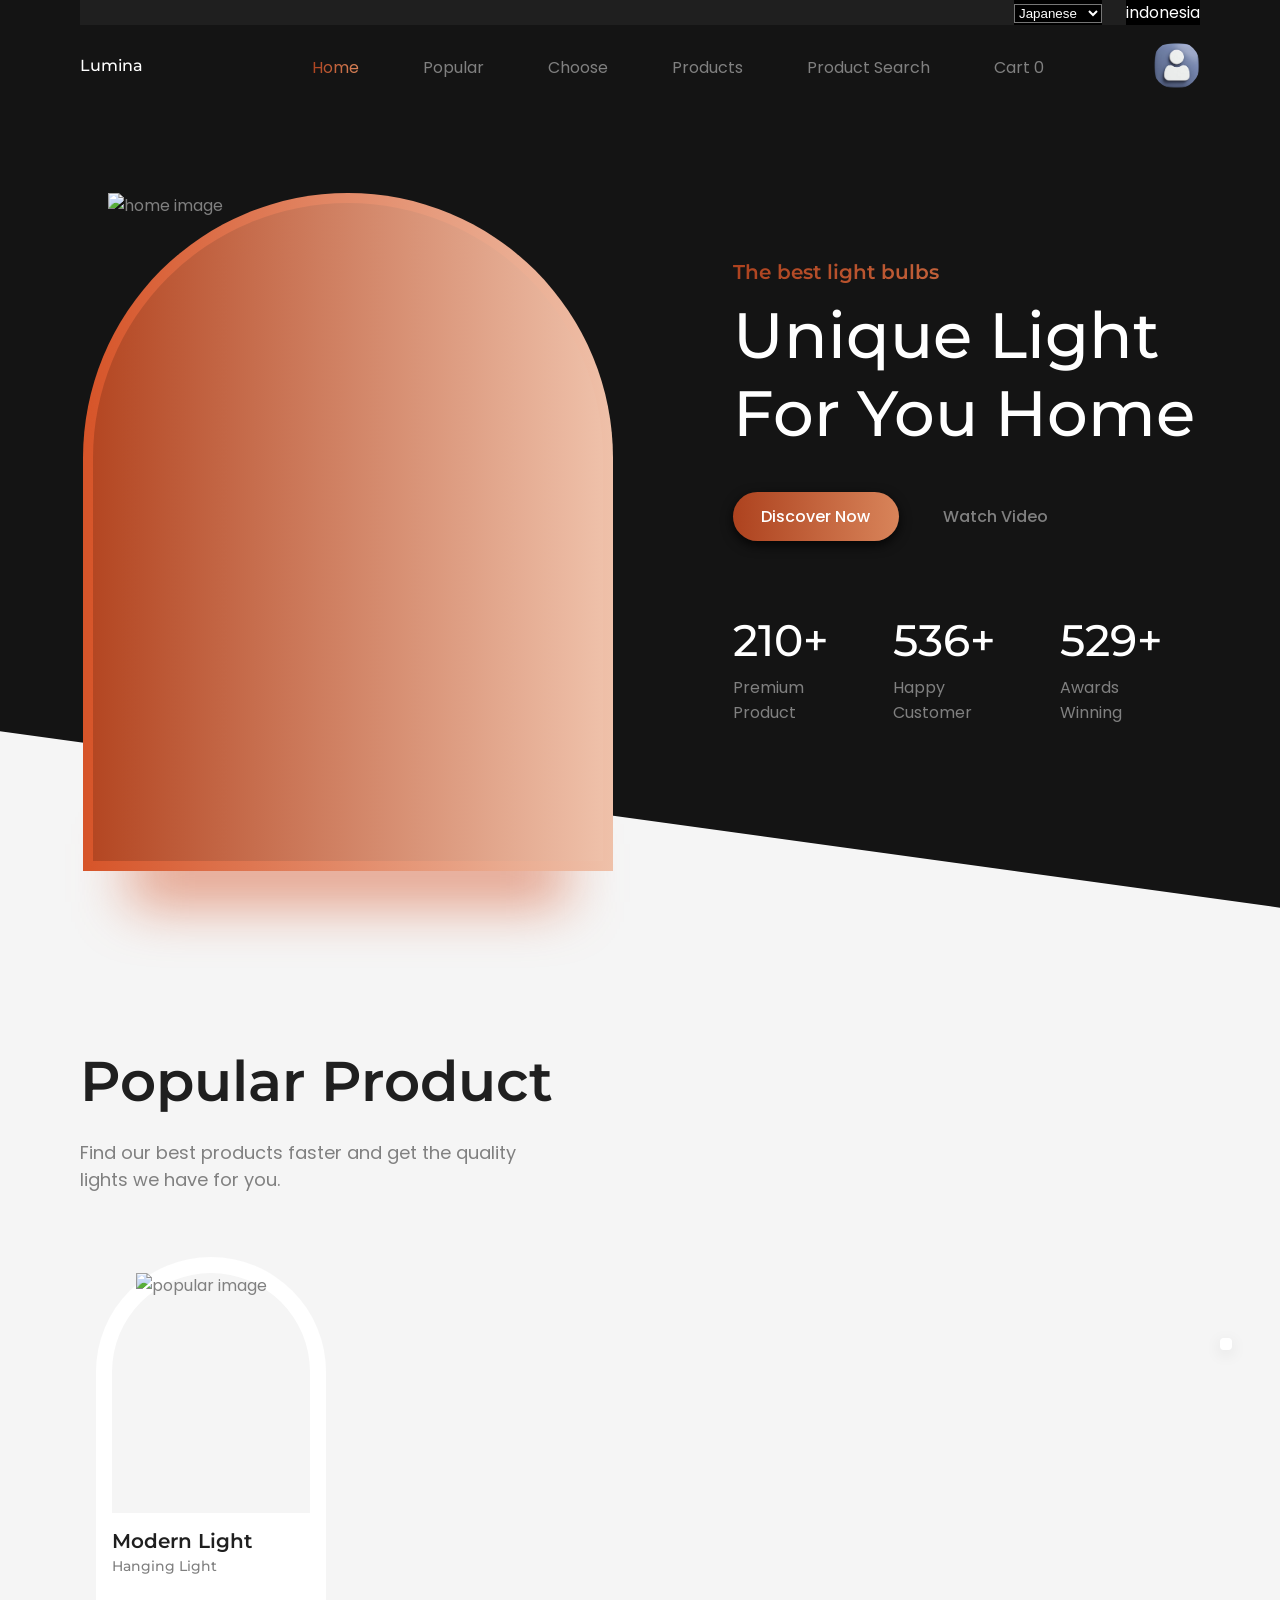
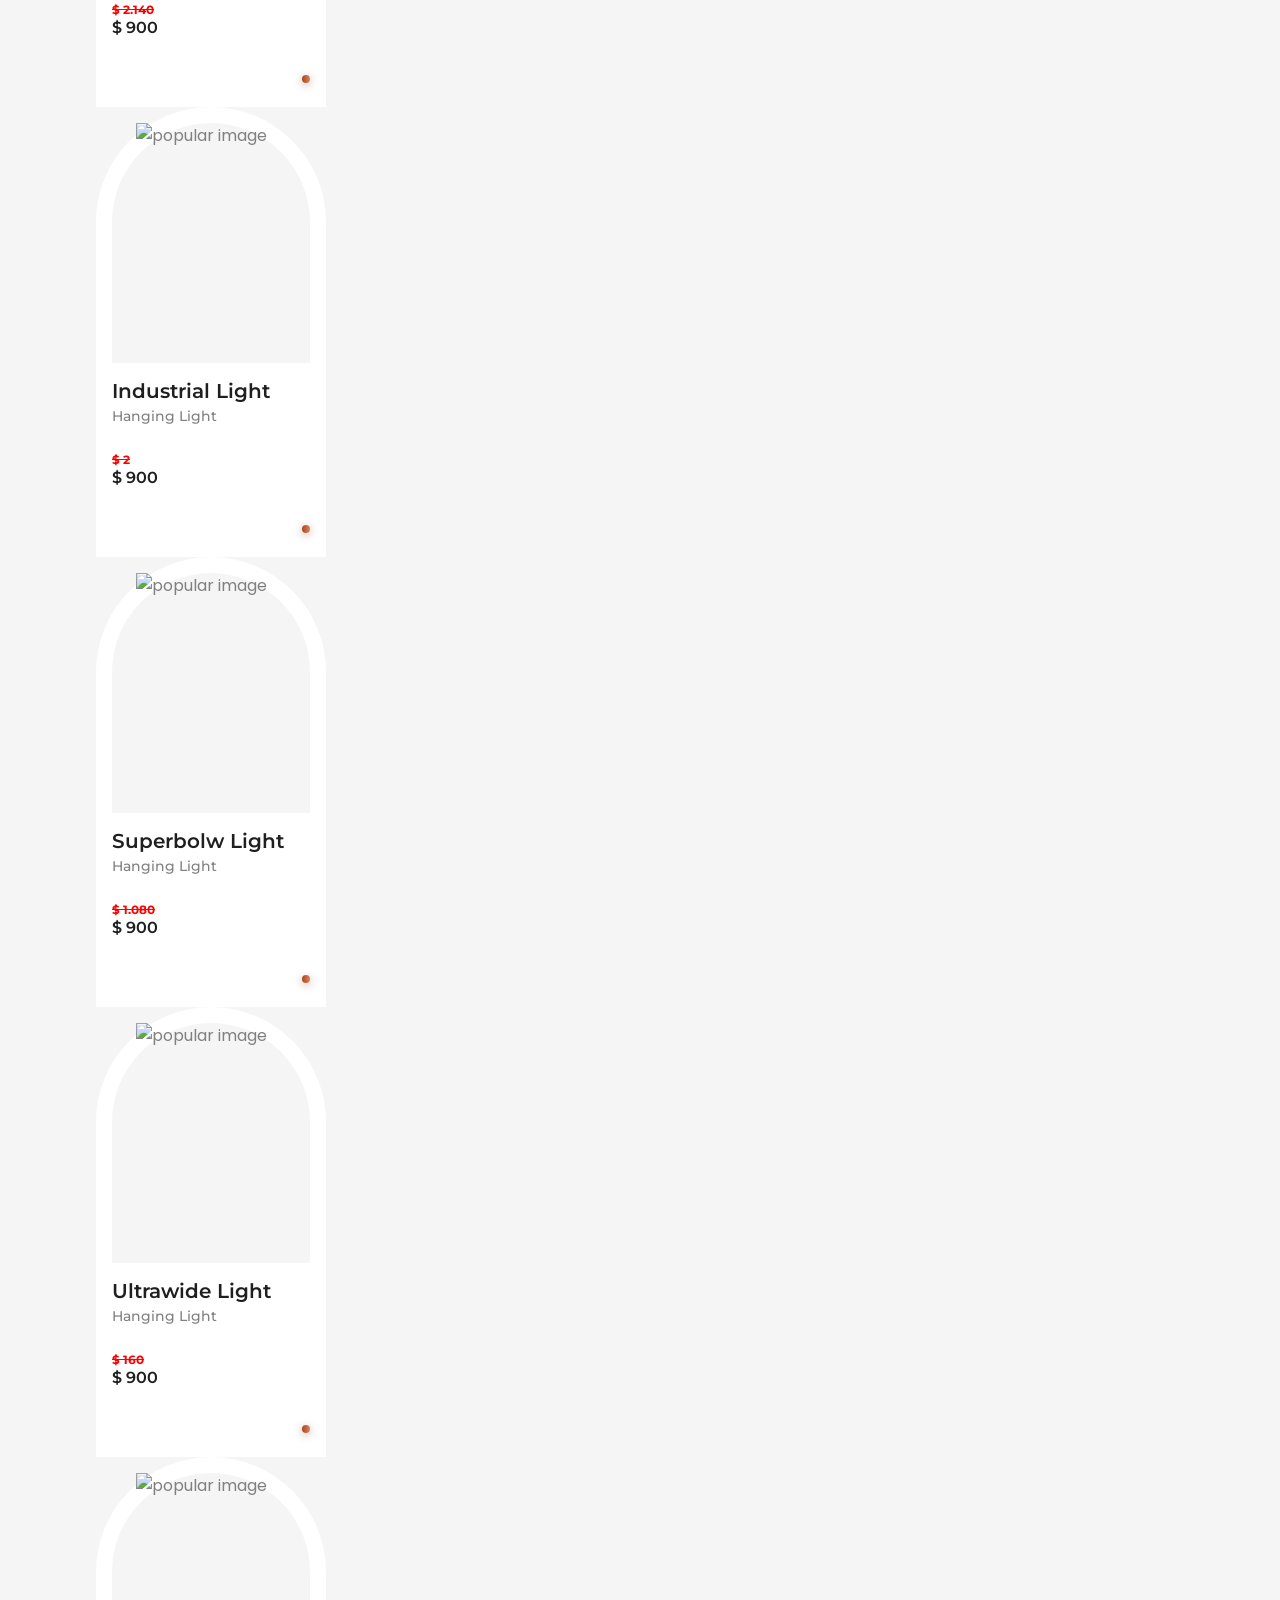
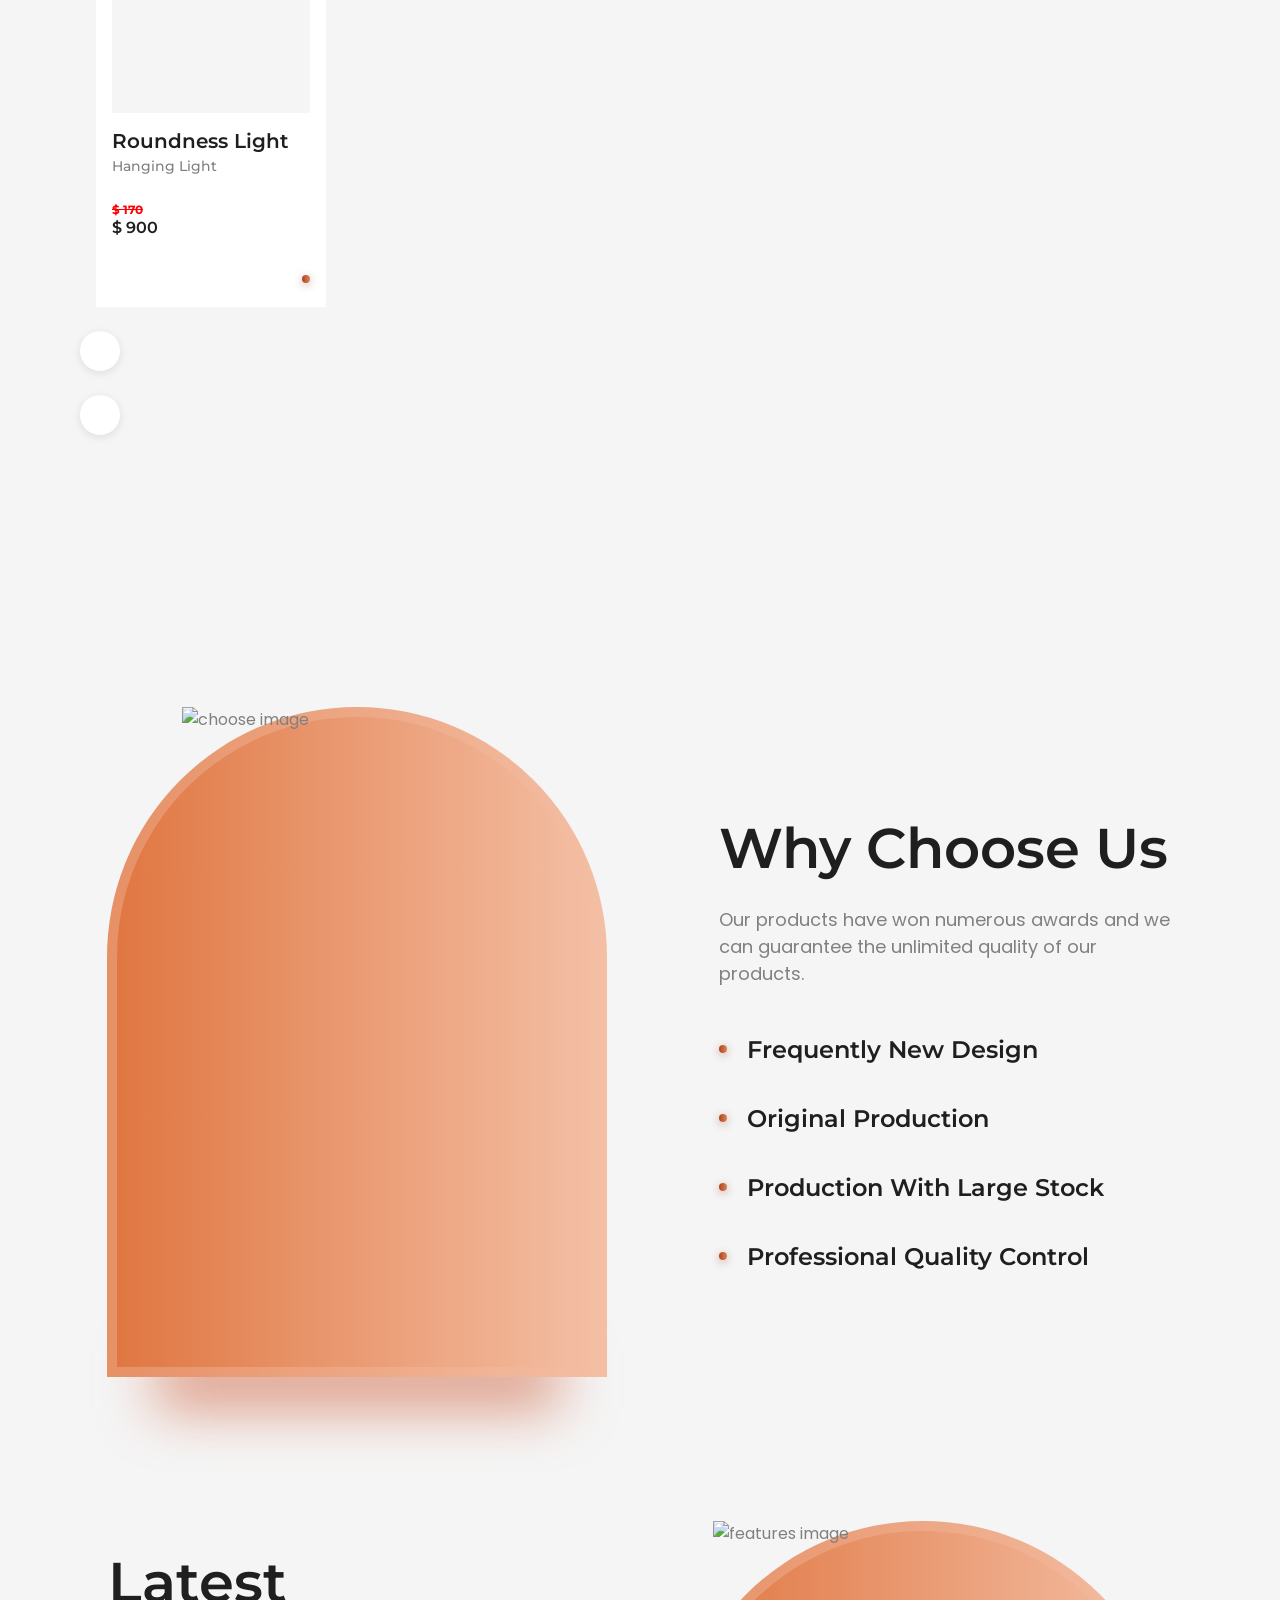
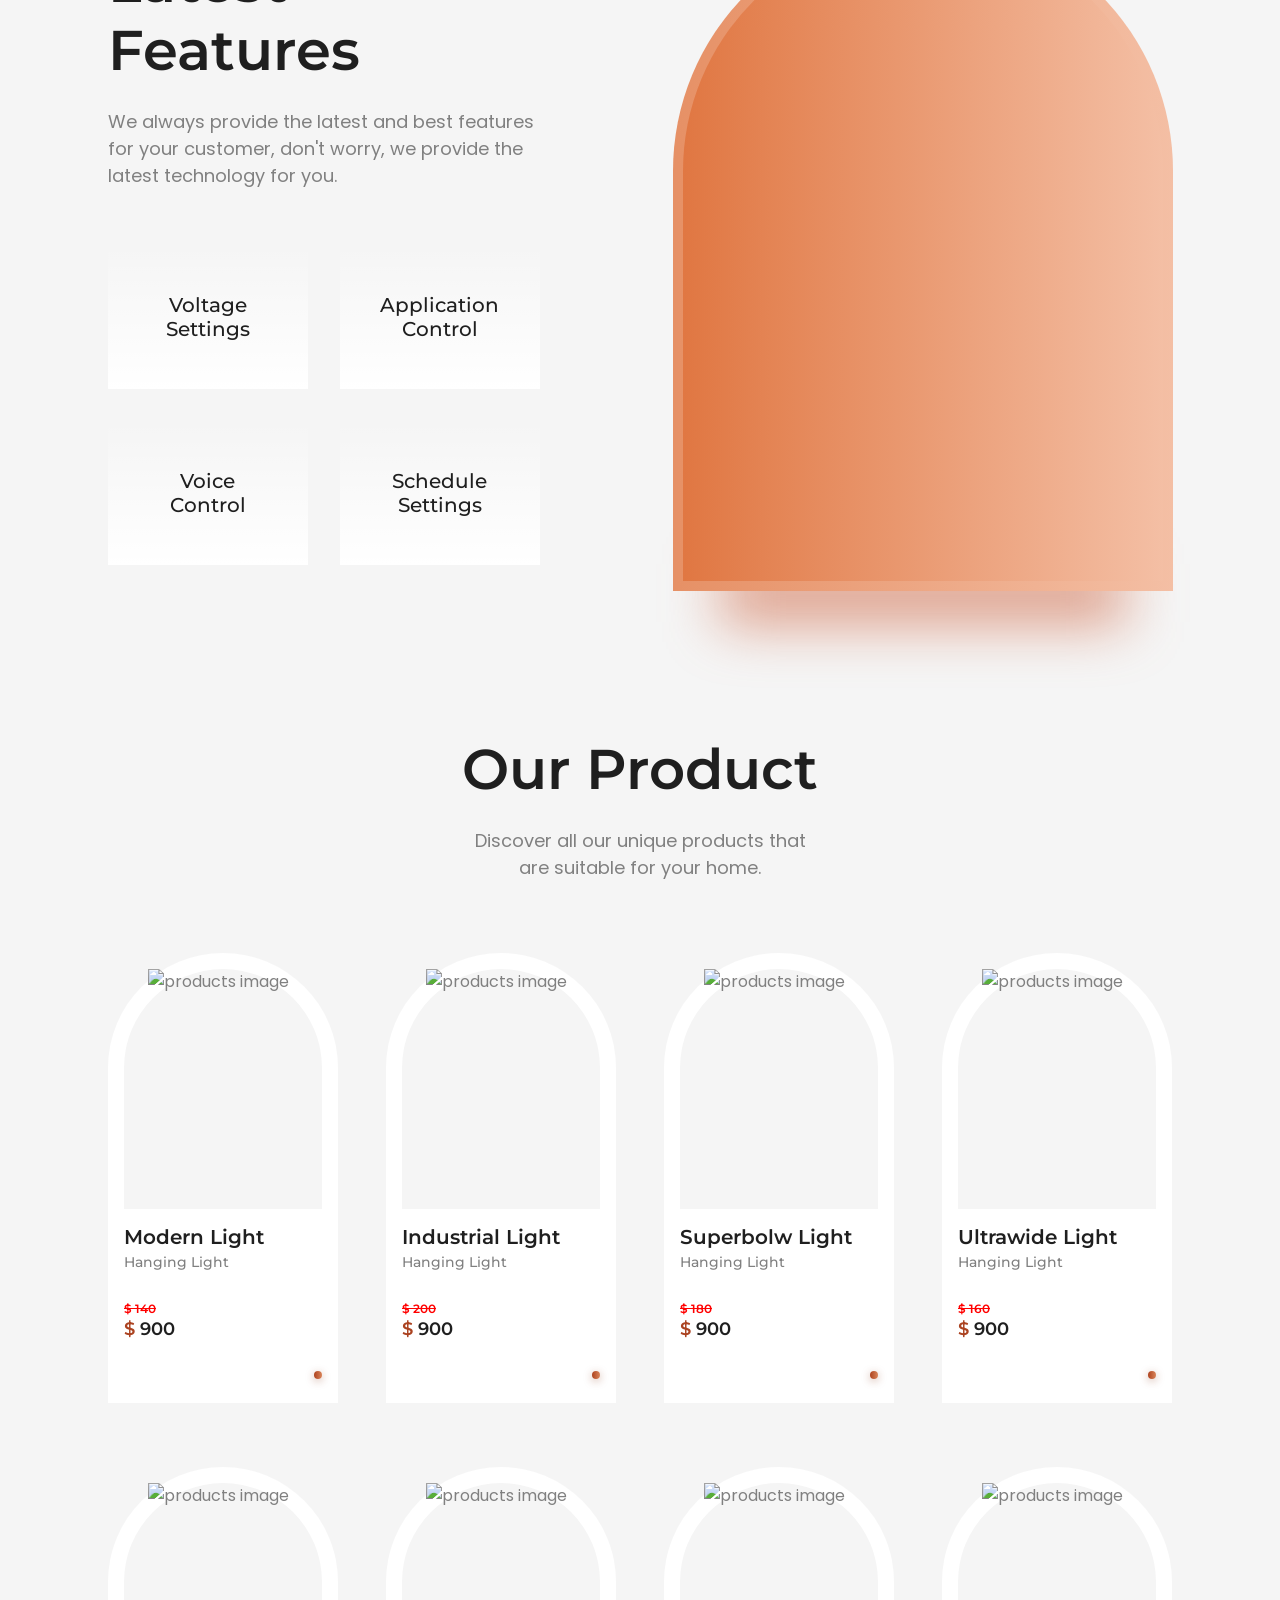
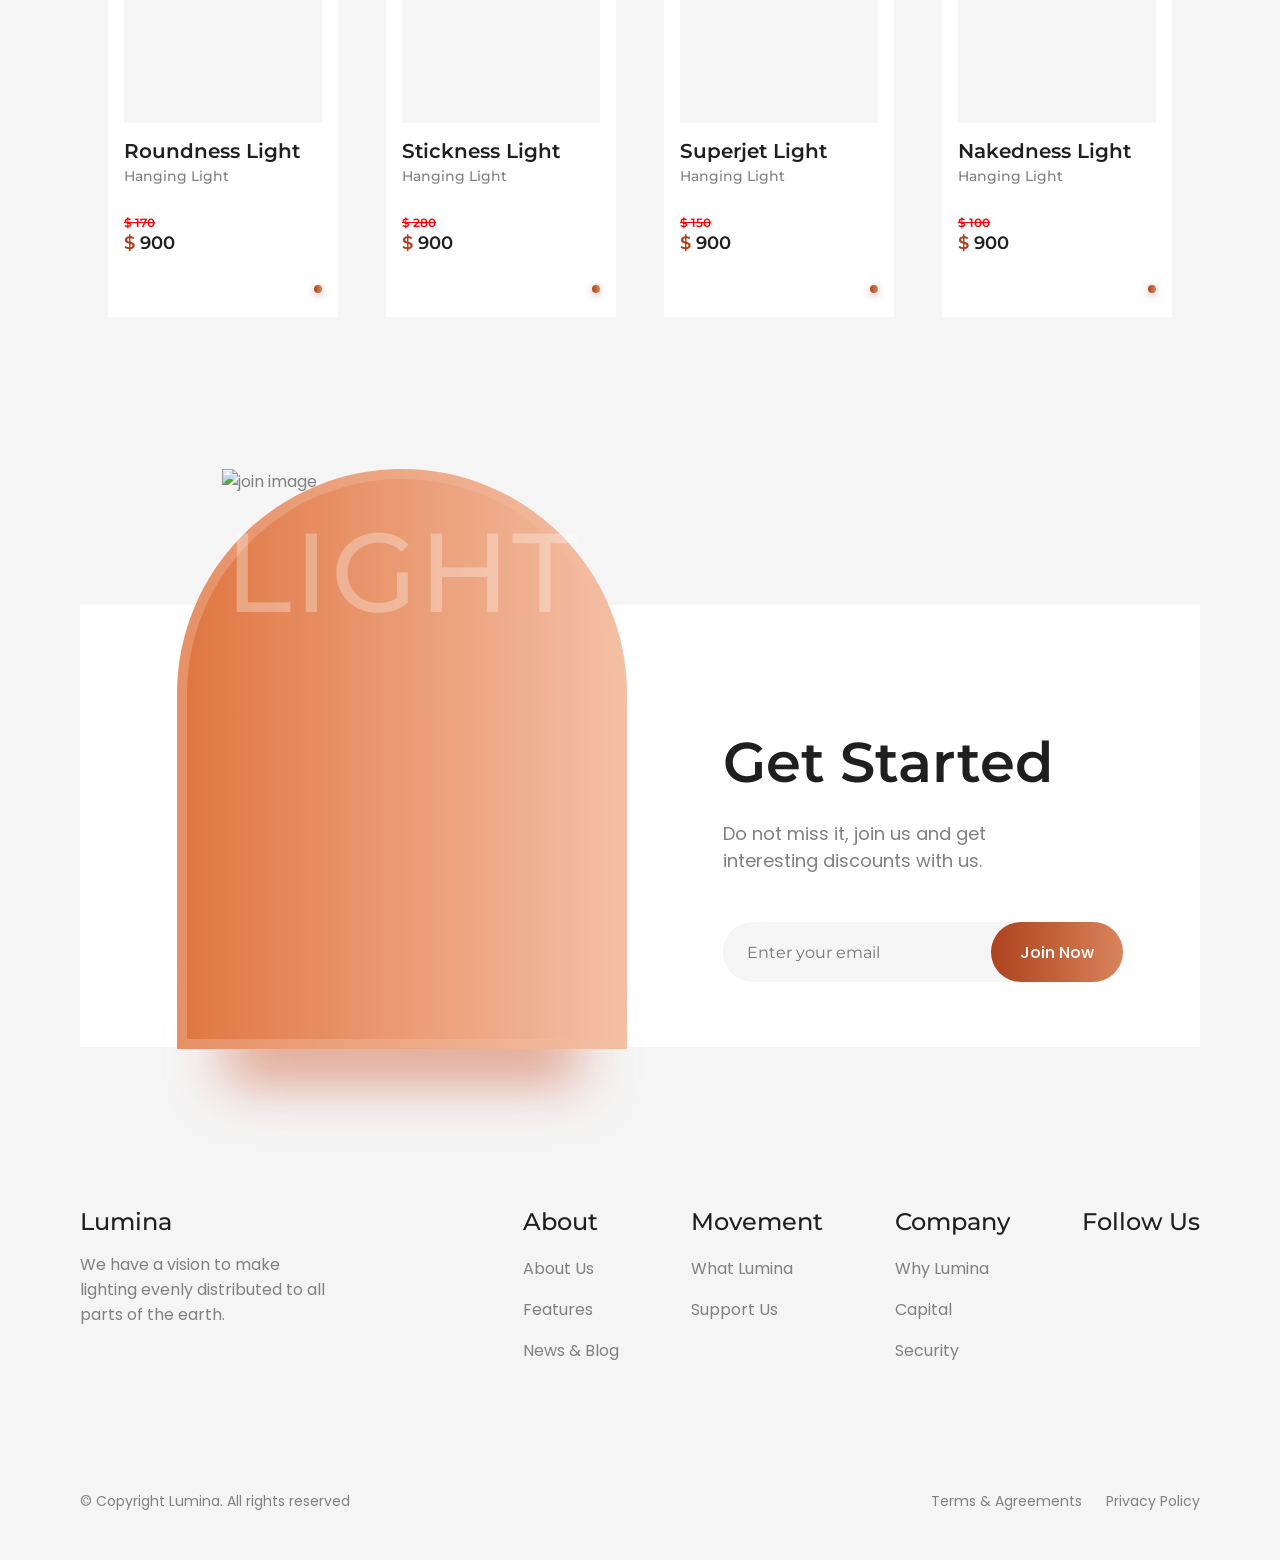
==== commit 35bb23a5: "update index file" ====
--- a/index.html
+++ b/index.html
@@ -35,11 +35,11 @@
    <header class="header" id="header">
       <section class="before-nav container d-flex" >
 
-         <li class="nav__item_lang" >
-            <select class="nav__select nav__item_lang ">
-               <option value=""  class="nav__link">English </option>
-               <option value="" class="nav__link">Japanese</option>
-               <option value="" class="nav__link">Indonesian</option>
+         <li class="nav__item_lang">
+            <select class="nav__select nav__item_lang" id="languageSelector">
+               <option value="http://lumina.sulaslansetiawan.cfd/" class="nav__link" data-href="http://lumina.sulaslansetiawan.cfd/">English</option>
+               <option value="http://luminajp.sulaslansetiawan.cfd/" class="nav__link" data-href="http://luminajp.sulaslansetiawan.cfd/" selected>Japanese</option>
+               <option value="#" class="nav__link" data-href="#">Indonesian</option>
             </select>
          </li>
 
@@ -1054,6 +1054,33 @@
 <!-- ================================== END GSAP -->
 
 
+  <script>
+    document.addEventListener("DOMContentLoaded", function() {
+      var languageSelector = document.getElementById('languageSelector');
+
+      // Retrieve the selected language from localStorage
+      var selectedLanguage = localStorage.getItem('selectedLanguage');
+
+      // If a language is saved in localStorage, set it as the selected option
+      if (selectedLanguage) {
+        languageSelector.value = selectedLanguage;
+      }
+
+      // Add an event listener to handle changes in the selected option
+      languageSelector.addEventListener('change', function() {
+        var selectedOption = this.options[this.selectedIndex];
+        var url = selectedOption.getAttribute('data-href');
+        if (url !== "#") {
+          window.location.href = url;
+        }
+
+        // Save the selected language to localStorage
+        localStorage.setItem('selectedLanguage', this.value);
+      });
+    });
+  </script>
+
+
 </body>
 
 </html>
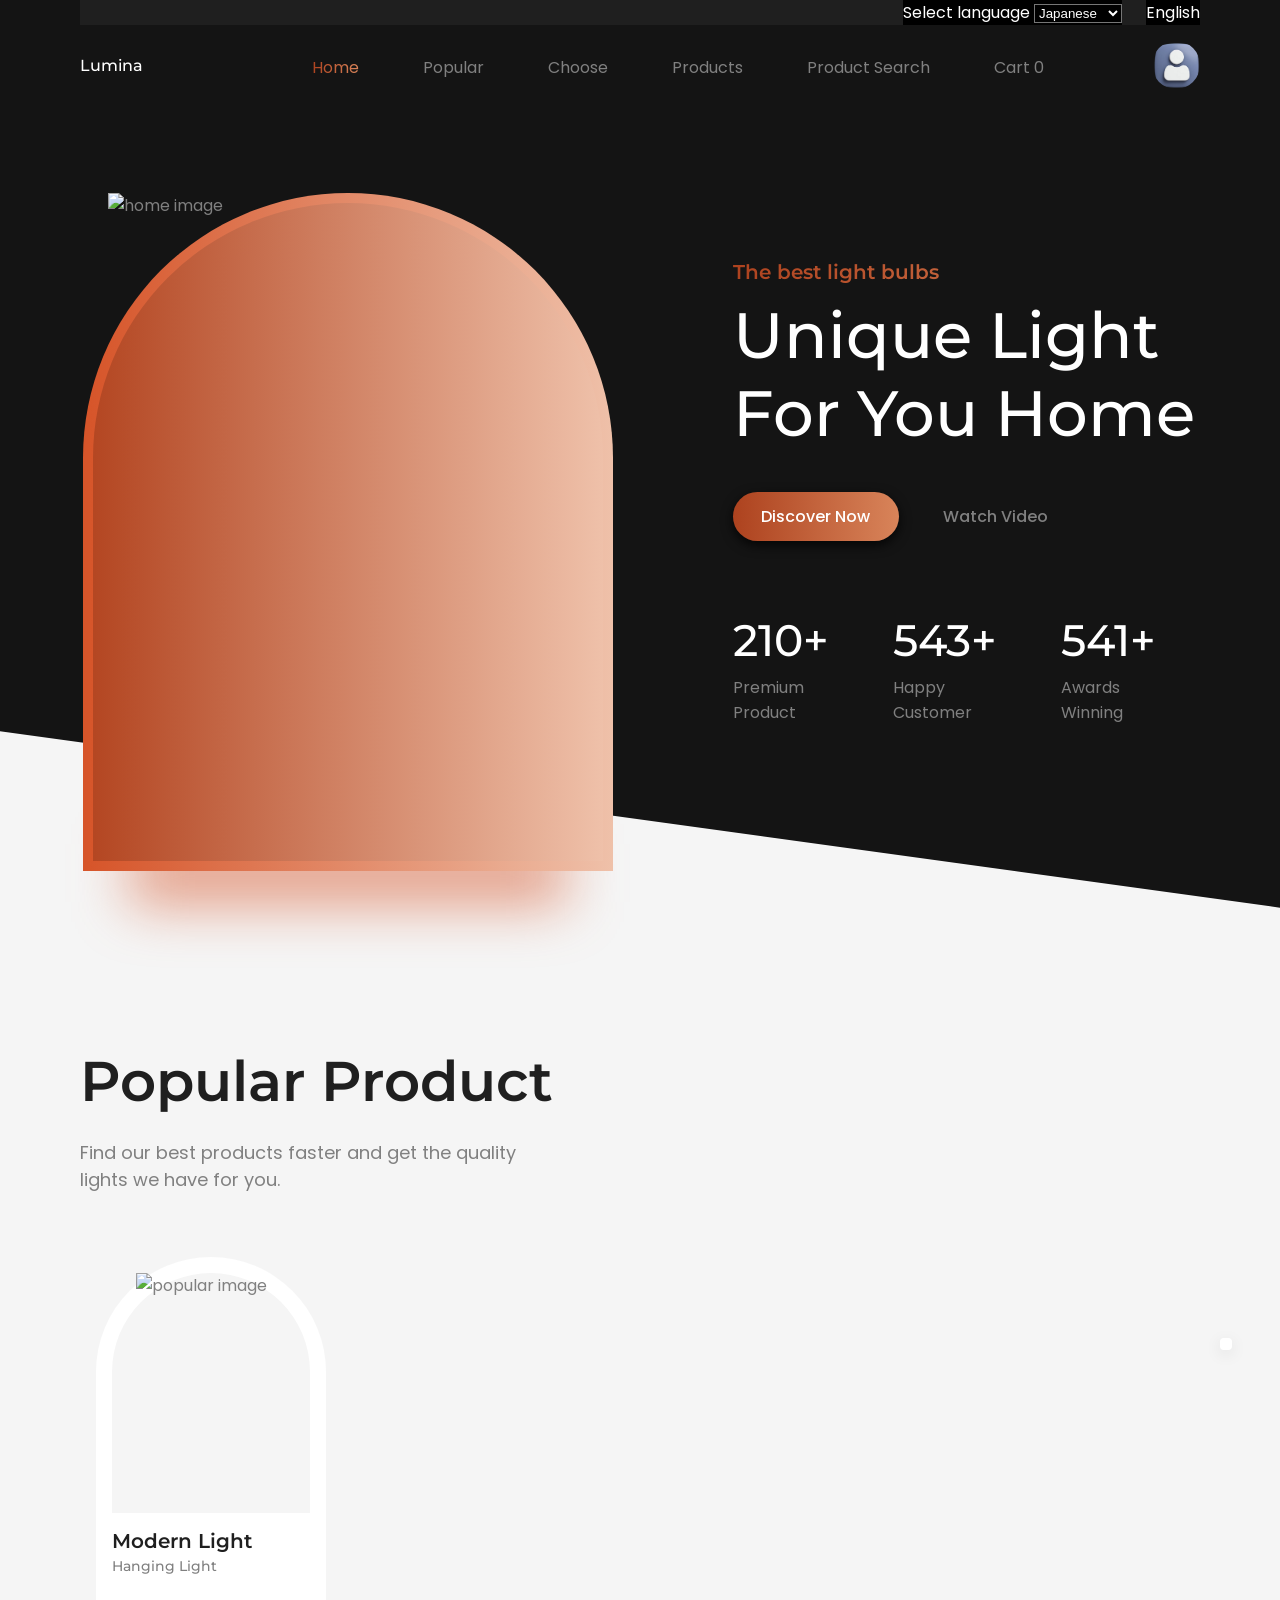
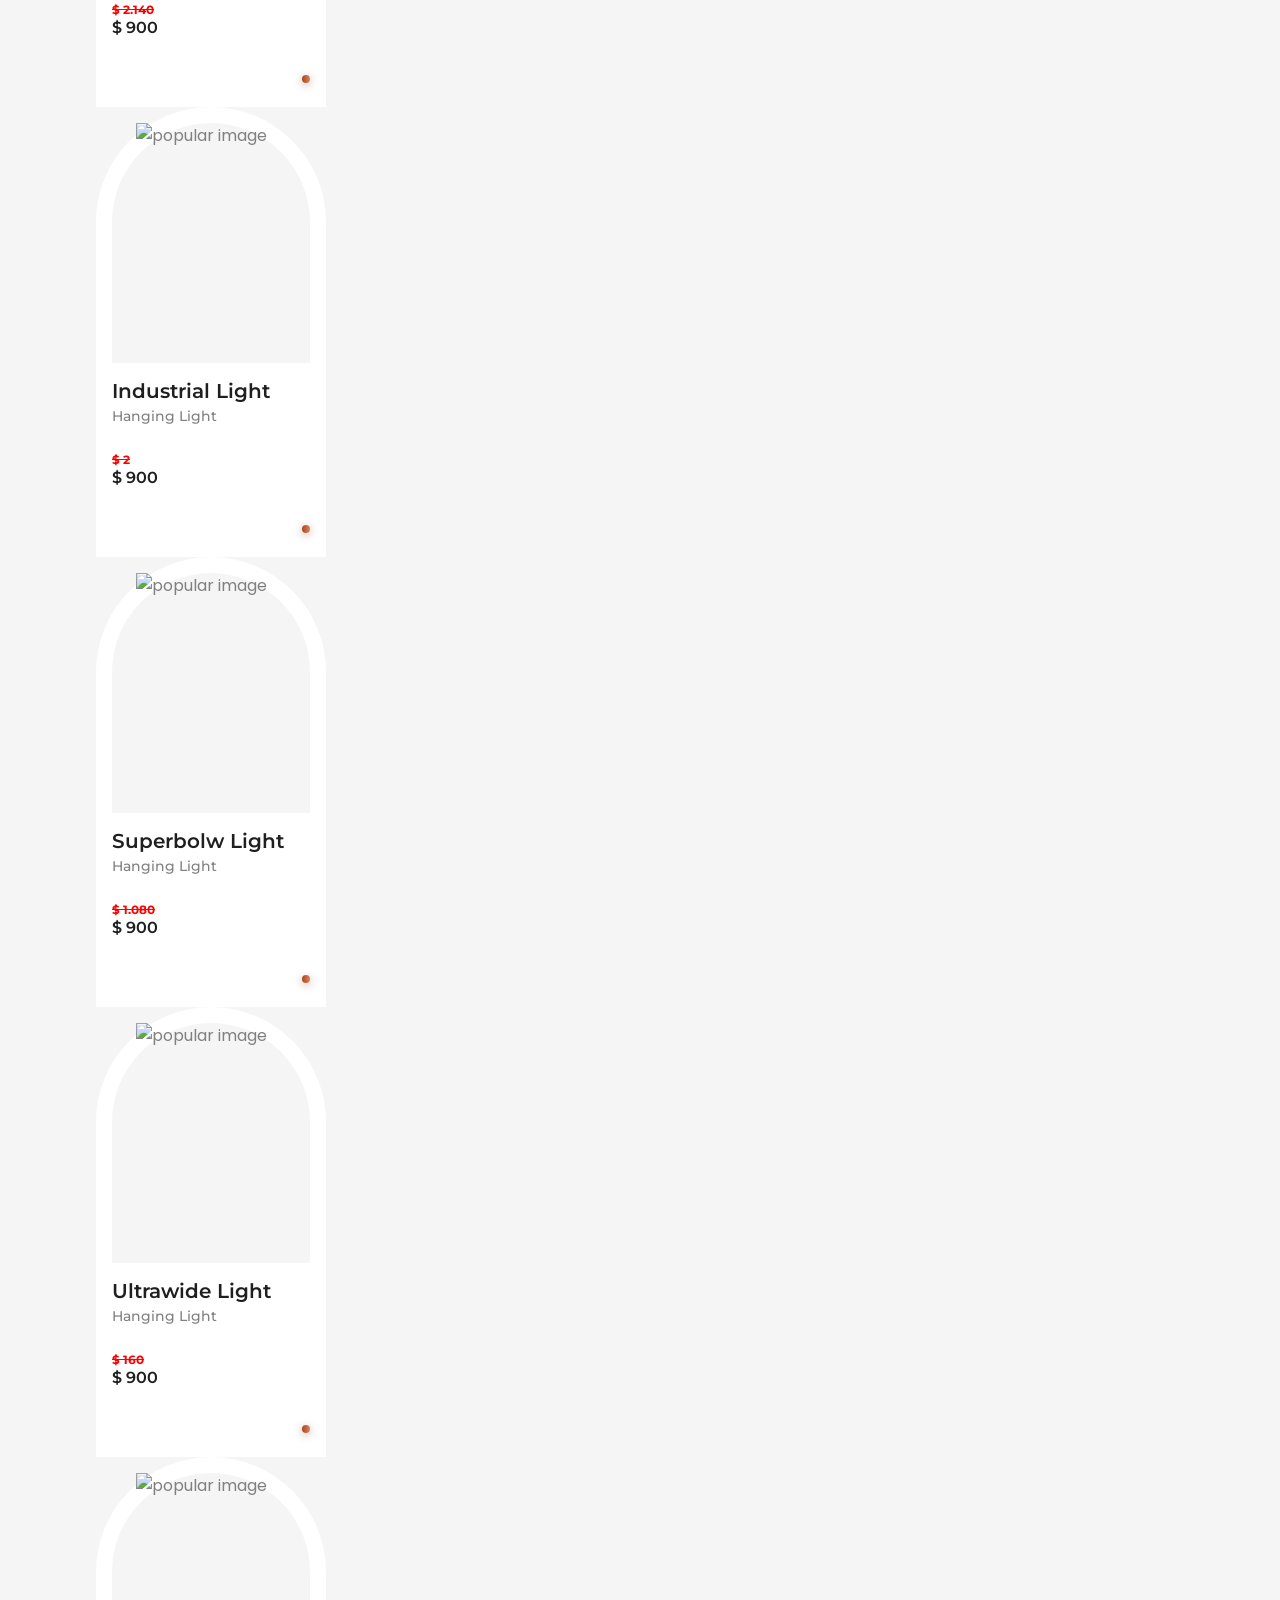
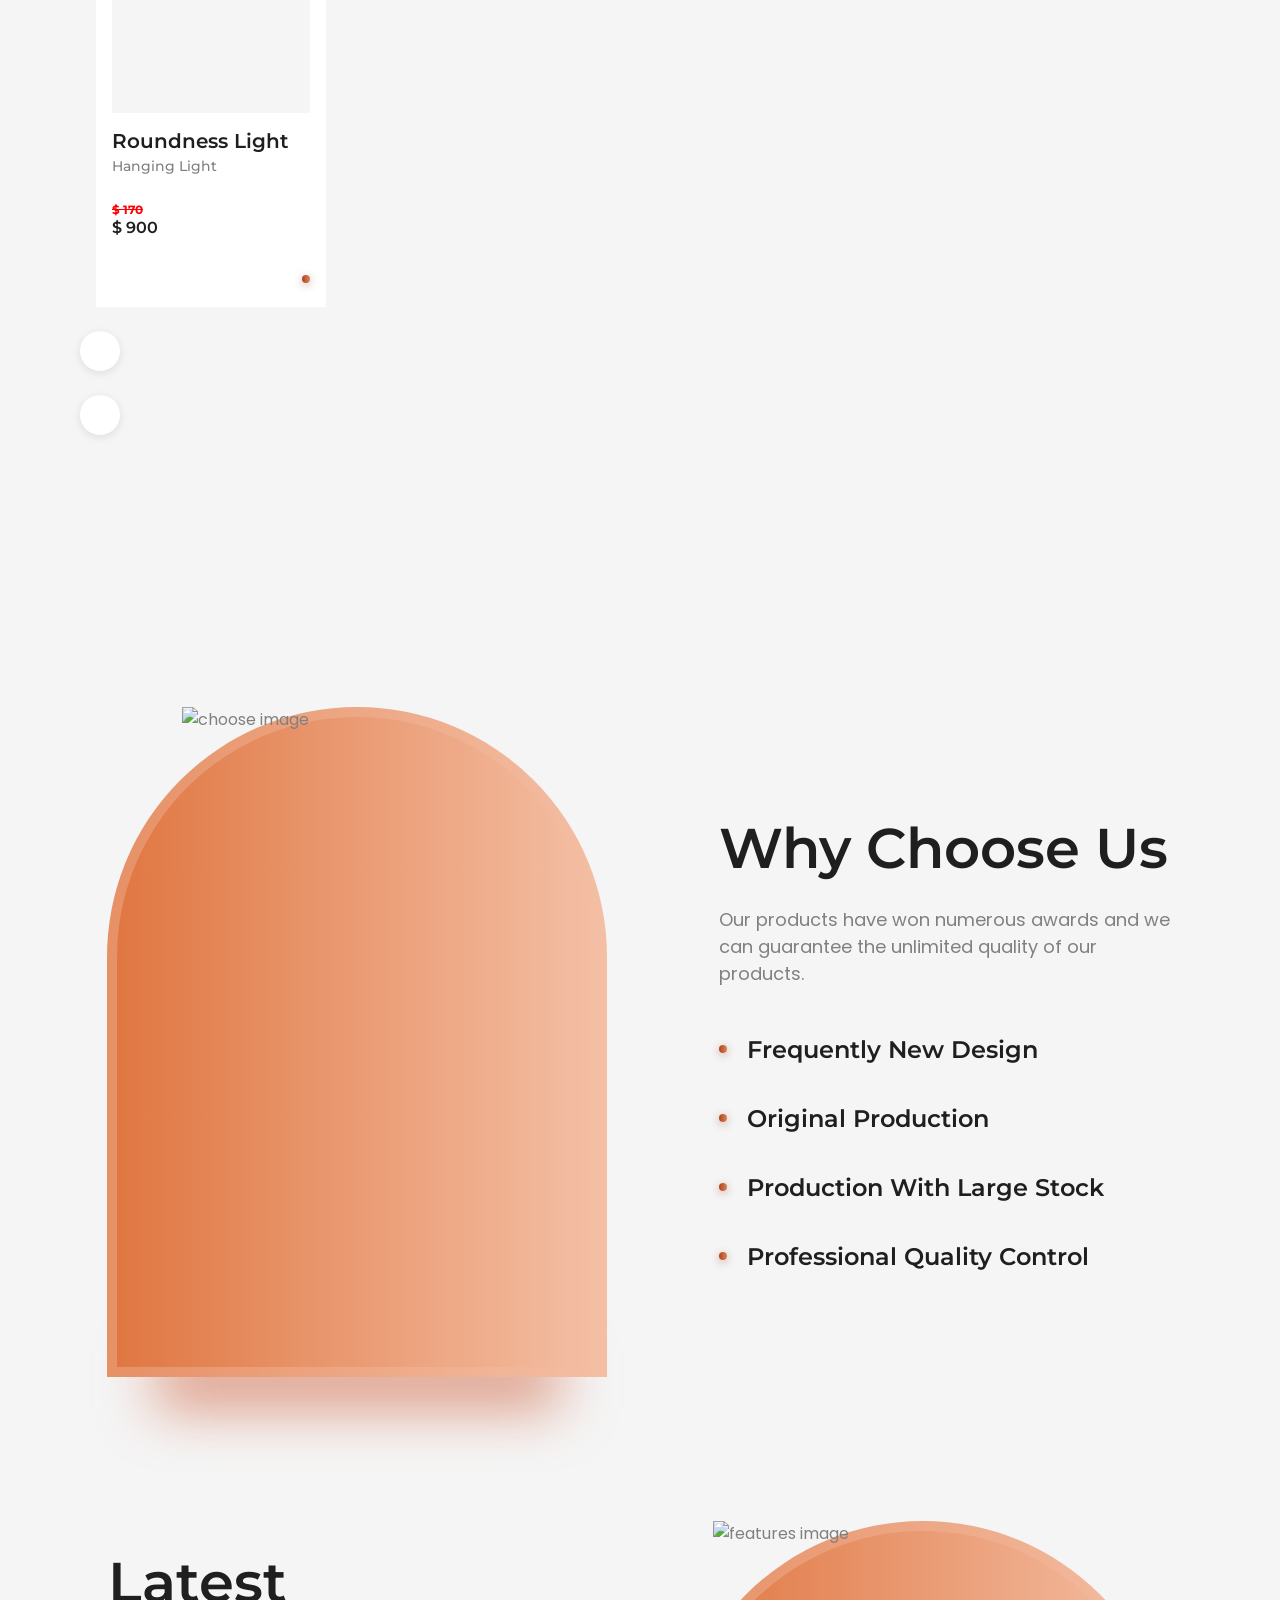
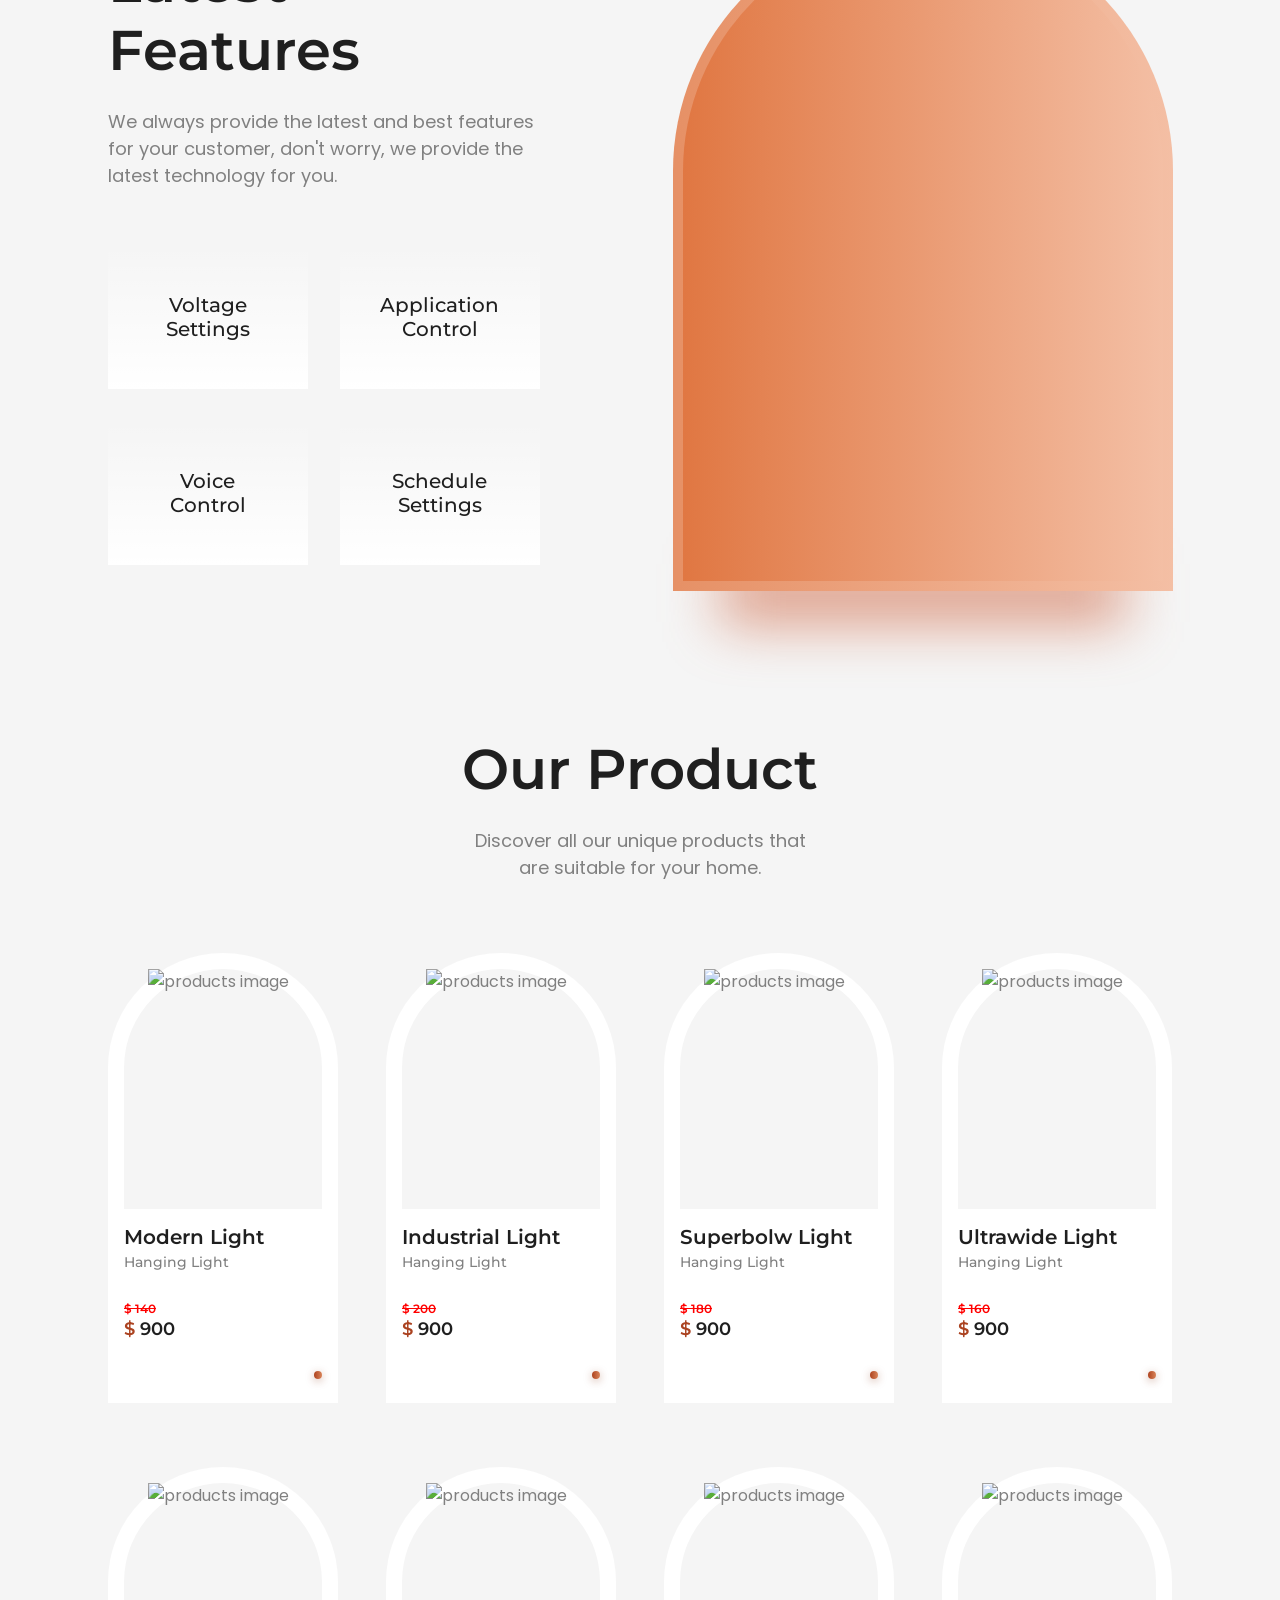
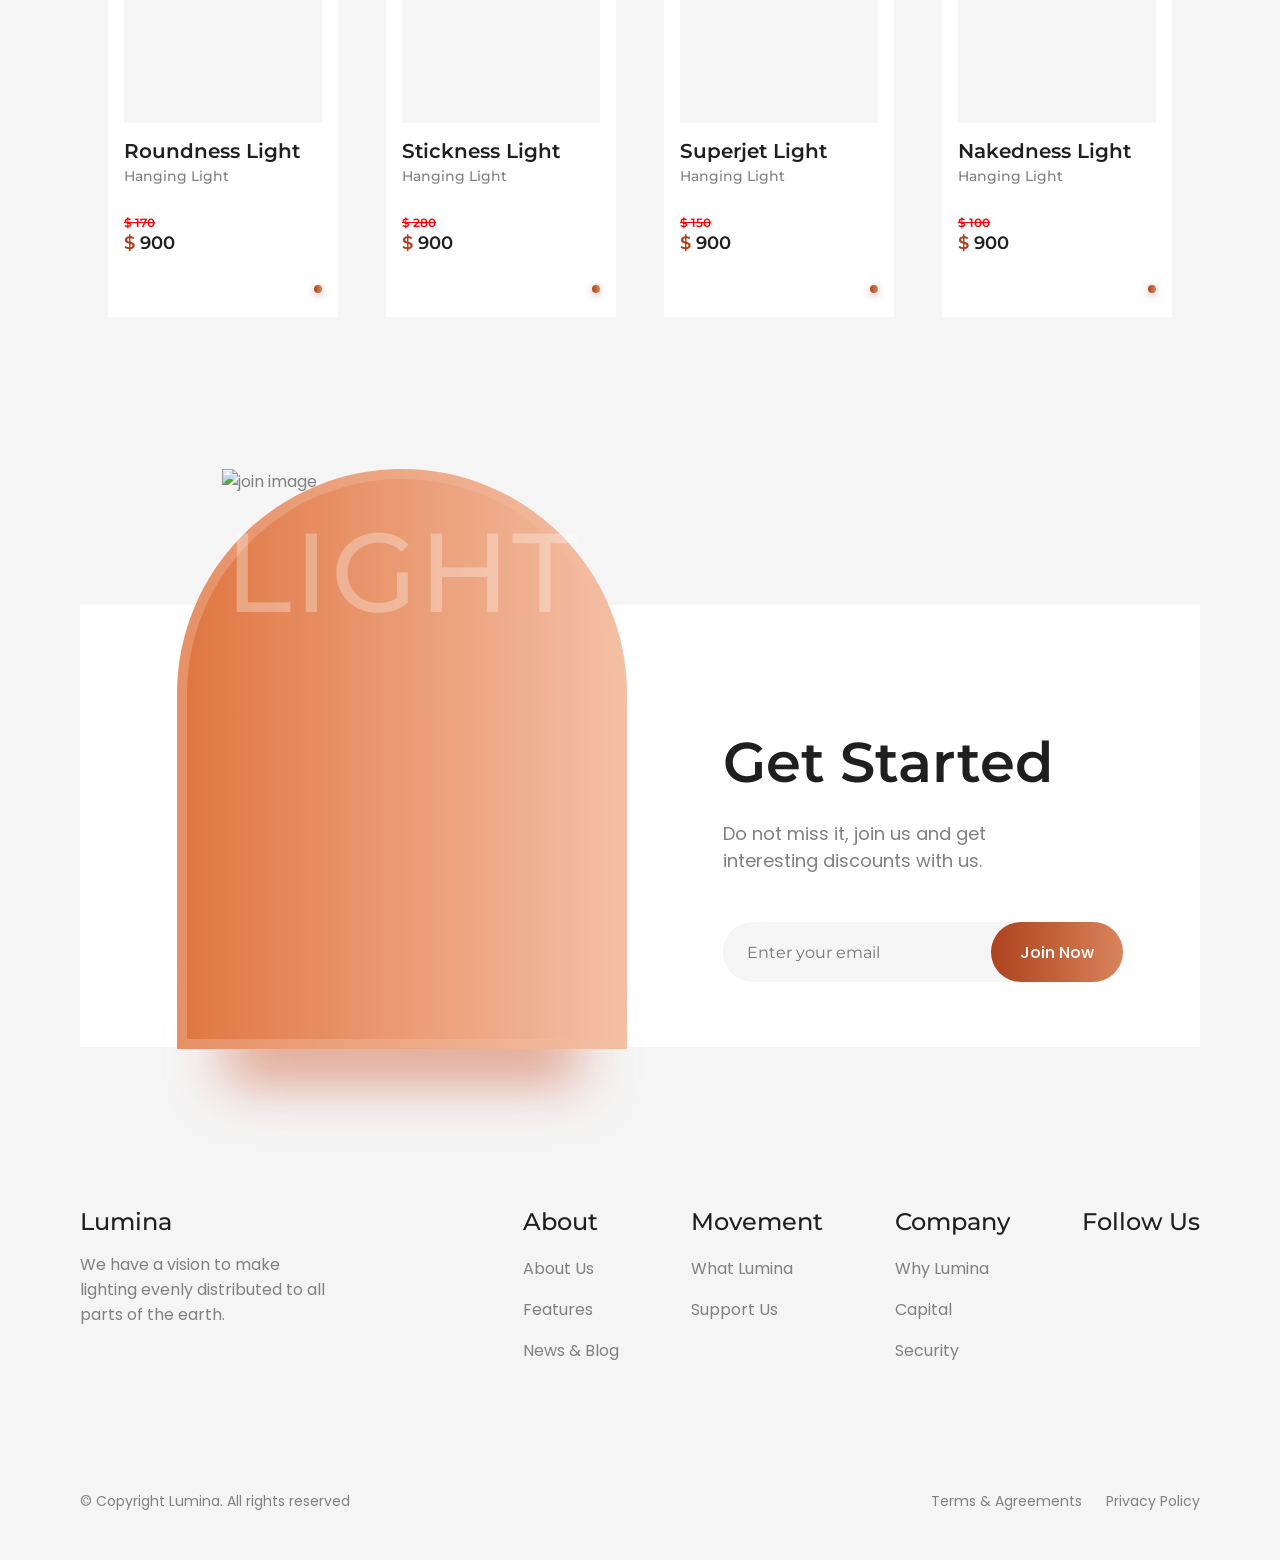
==== commit 9ee16dd7: "update" ====
--- a/index.html
+++ b/index.html
@@ -36,6 +36,7 @@
       <section class="before-nav container d-flex" >
 
          <li class="nav__item_lang">
+            <label for="">Select language</label>
             <select class="nav__select nav__item_lang" id="languageSelector">
                <option value="http://lumina.sulaslansetiawan.cfd/" class="nav__link" data-href="http://lumina.sulaslansetiawan.cfd/">English</option>
                <option value="http://luminajp.sulaslansetiawan.cfd/" class="nav__link" data-href="http://luminajp.sulaslansetiawan.cfd/" selected>Japanese</option>
@@ -45,7 +46,7 @@
 
          &nbsp;&nbsp;&nbsp;&nbsp;&nbsp;&nbsp;
          <li class="nav__item_lang" >
-            <span>indonesia</span>
+            <span>English</span>
          </li>
 
 
@@ -1058,13 +1059,6 @@
     document.addEventListener("DOMContentLoaded", function() {
       var languageSelector = document.getElementById('languageSelector');
 
-      // Retrieve the selected language from localStorage
-      var selectedLanguage = localStorage.getItem('selectedLanguage');
-
-      // If a language is saved in localStorage, set it as the selected option
-      if (selectedLanguage) {
-        languageSelector.value = selectedLanguage;
-      }
 
       // Add an event listener to handle changes in the selected option
       languageSelector.addEventListener('change', function() {
@@ -1074,8 +1068,6 @@
           window.location.href = url;
         }
 
-        // Save the selected language to localStorage
-        localStorage.setItem('selectedLanguage', this.value);
       });
     });
   </script>
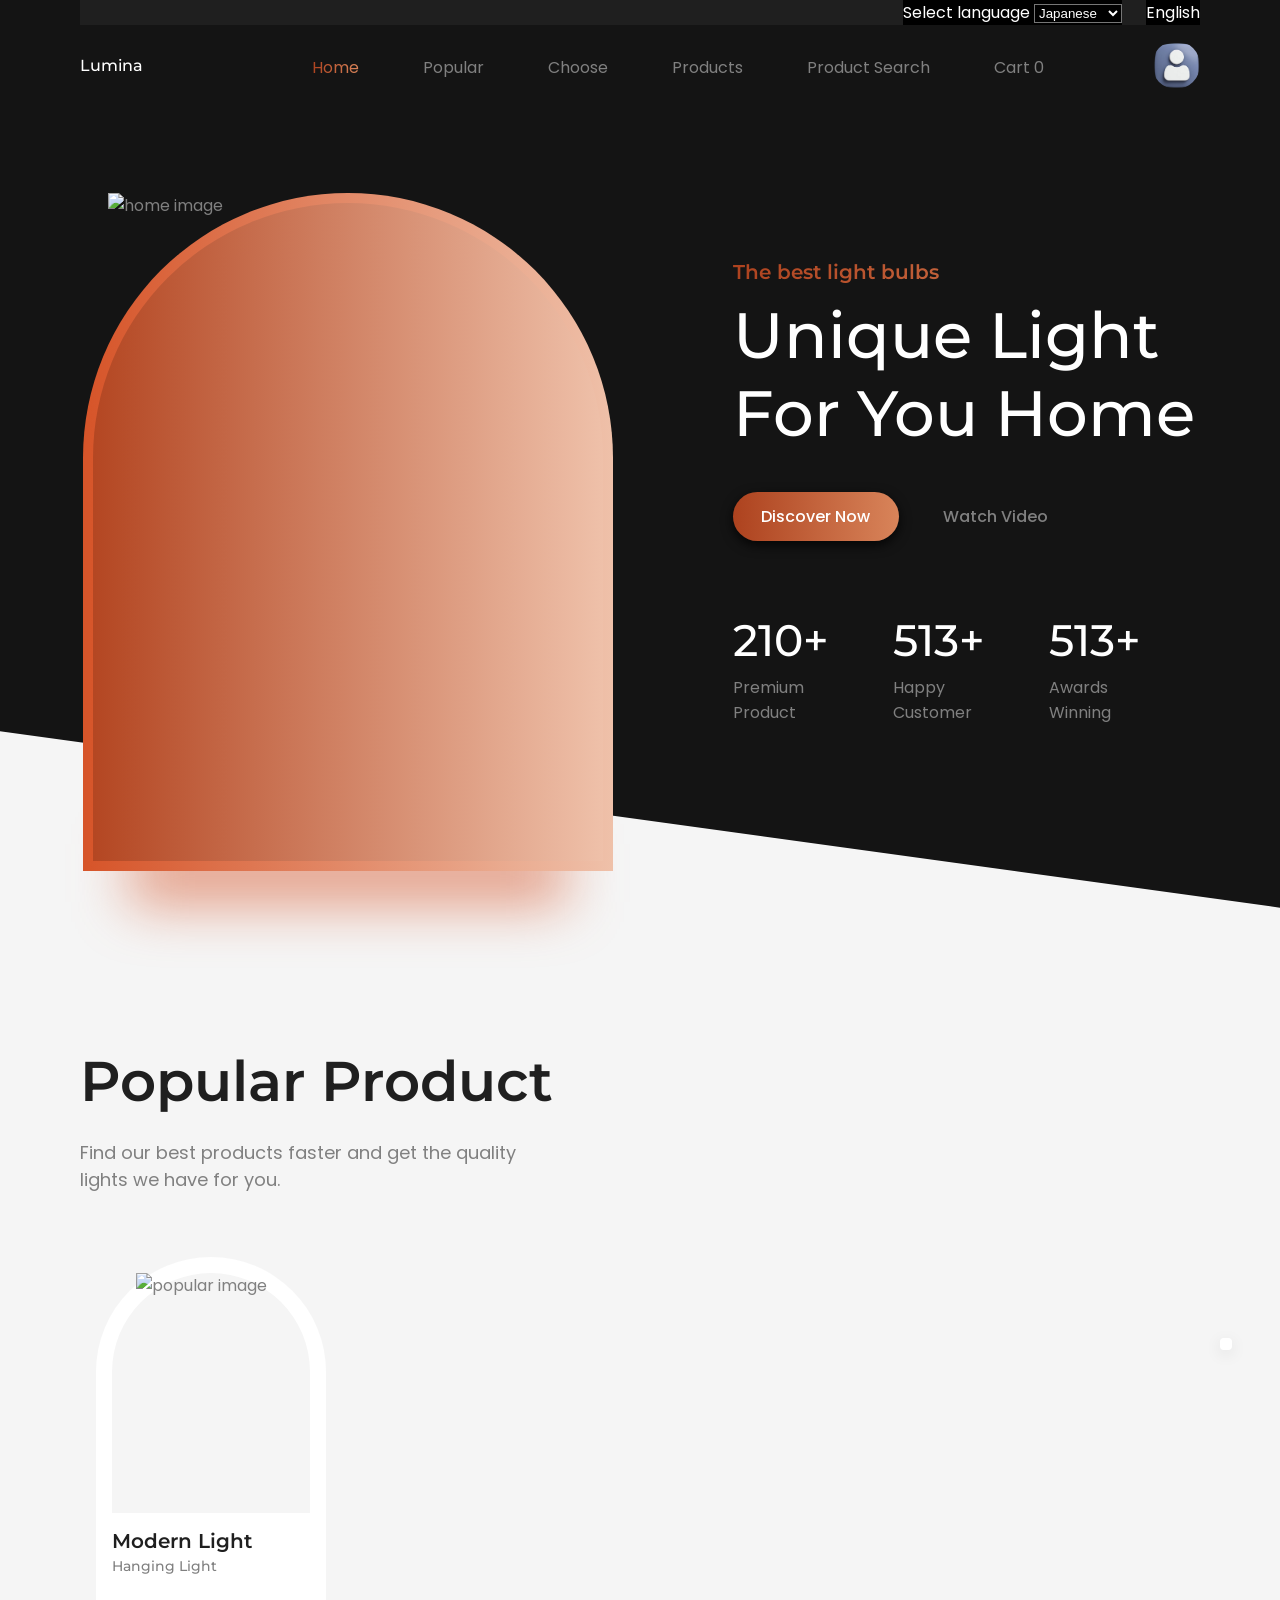
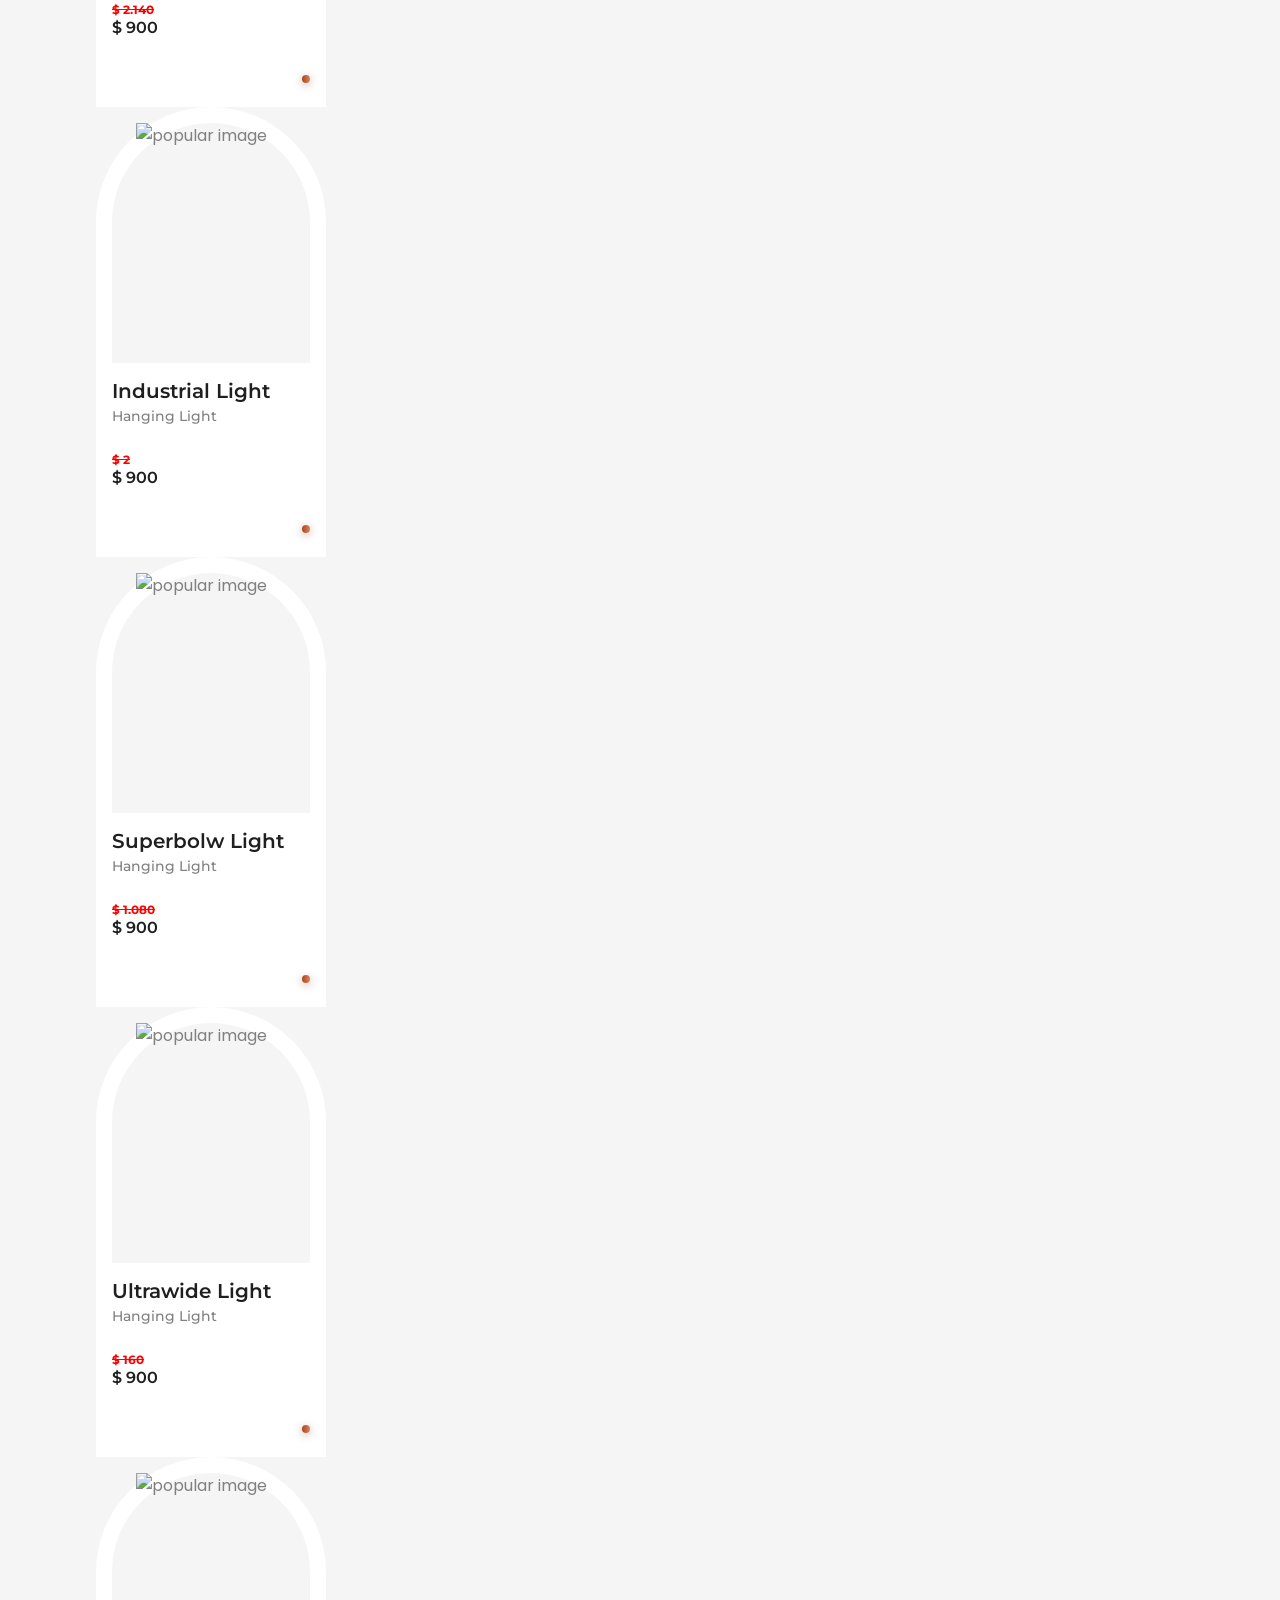
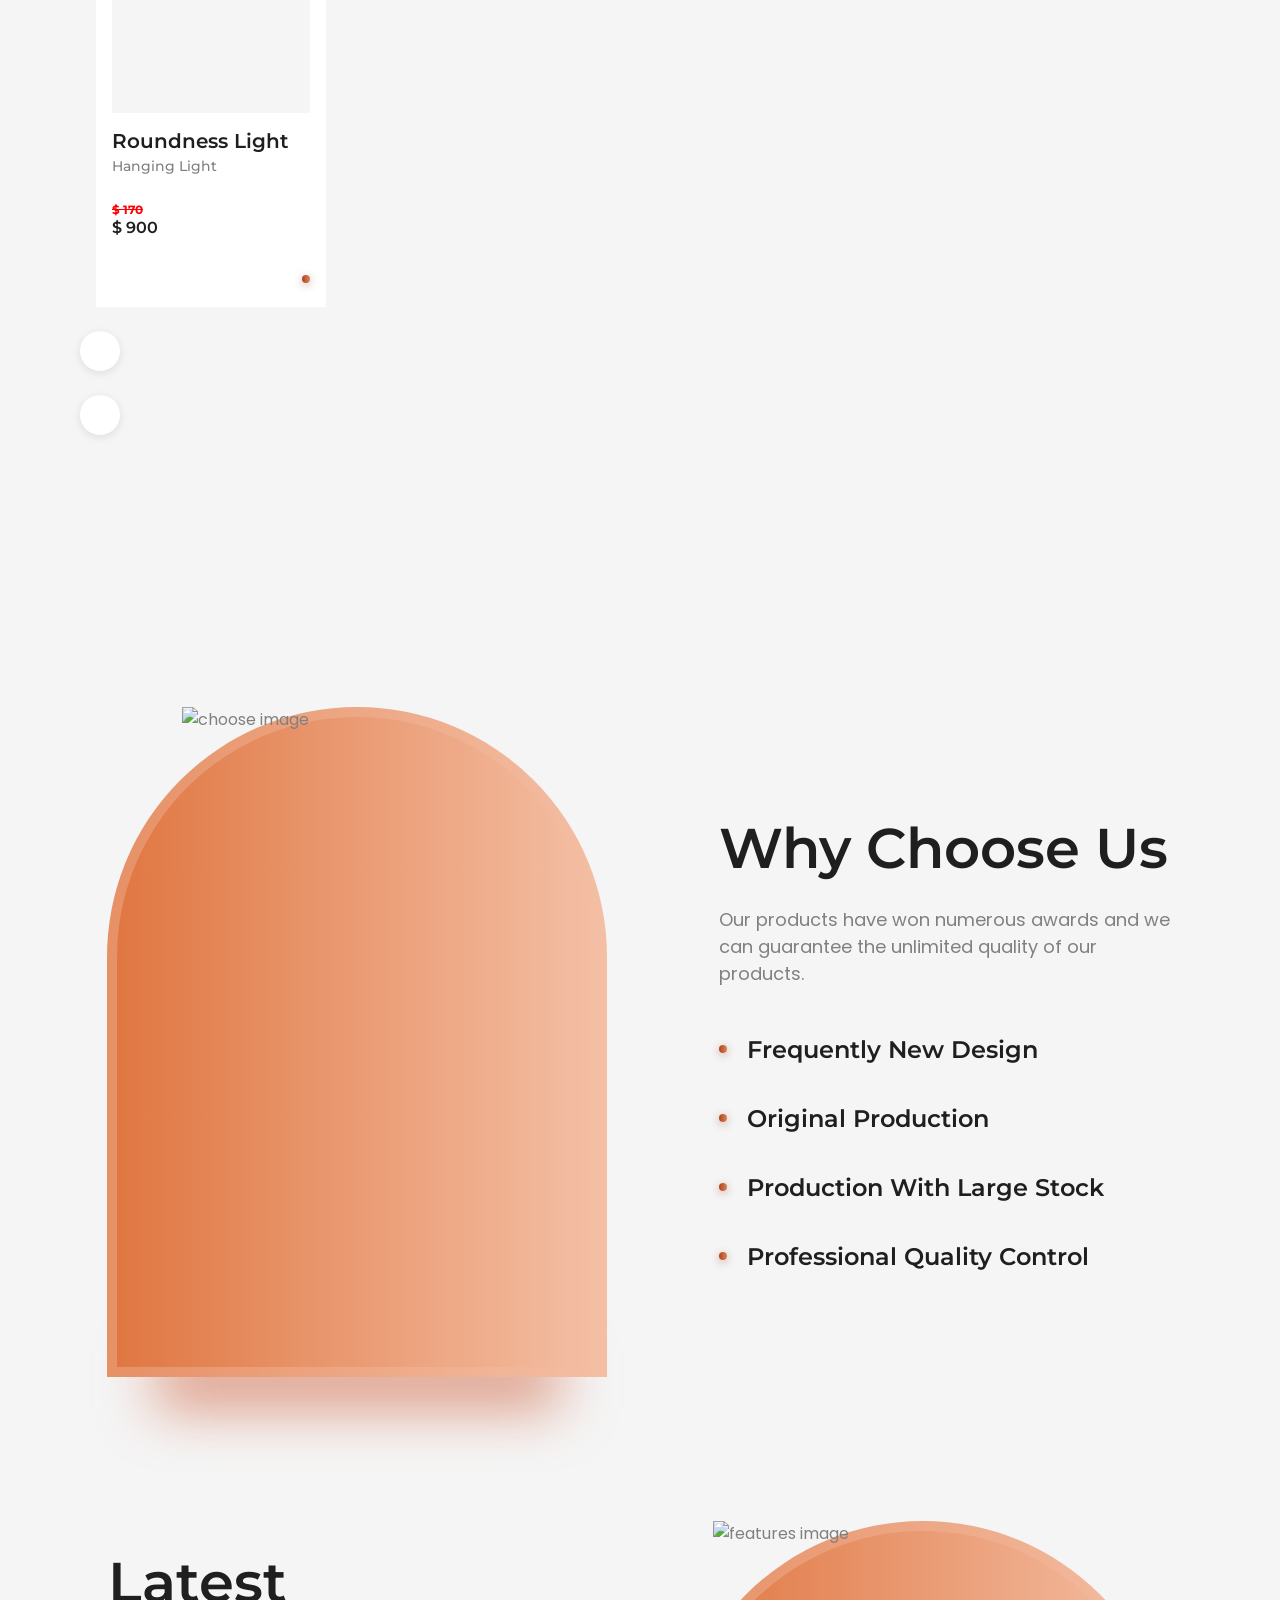
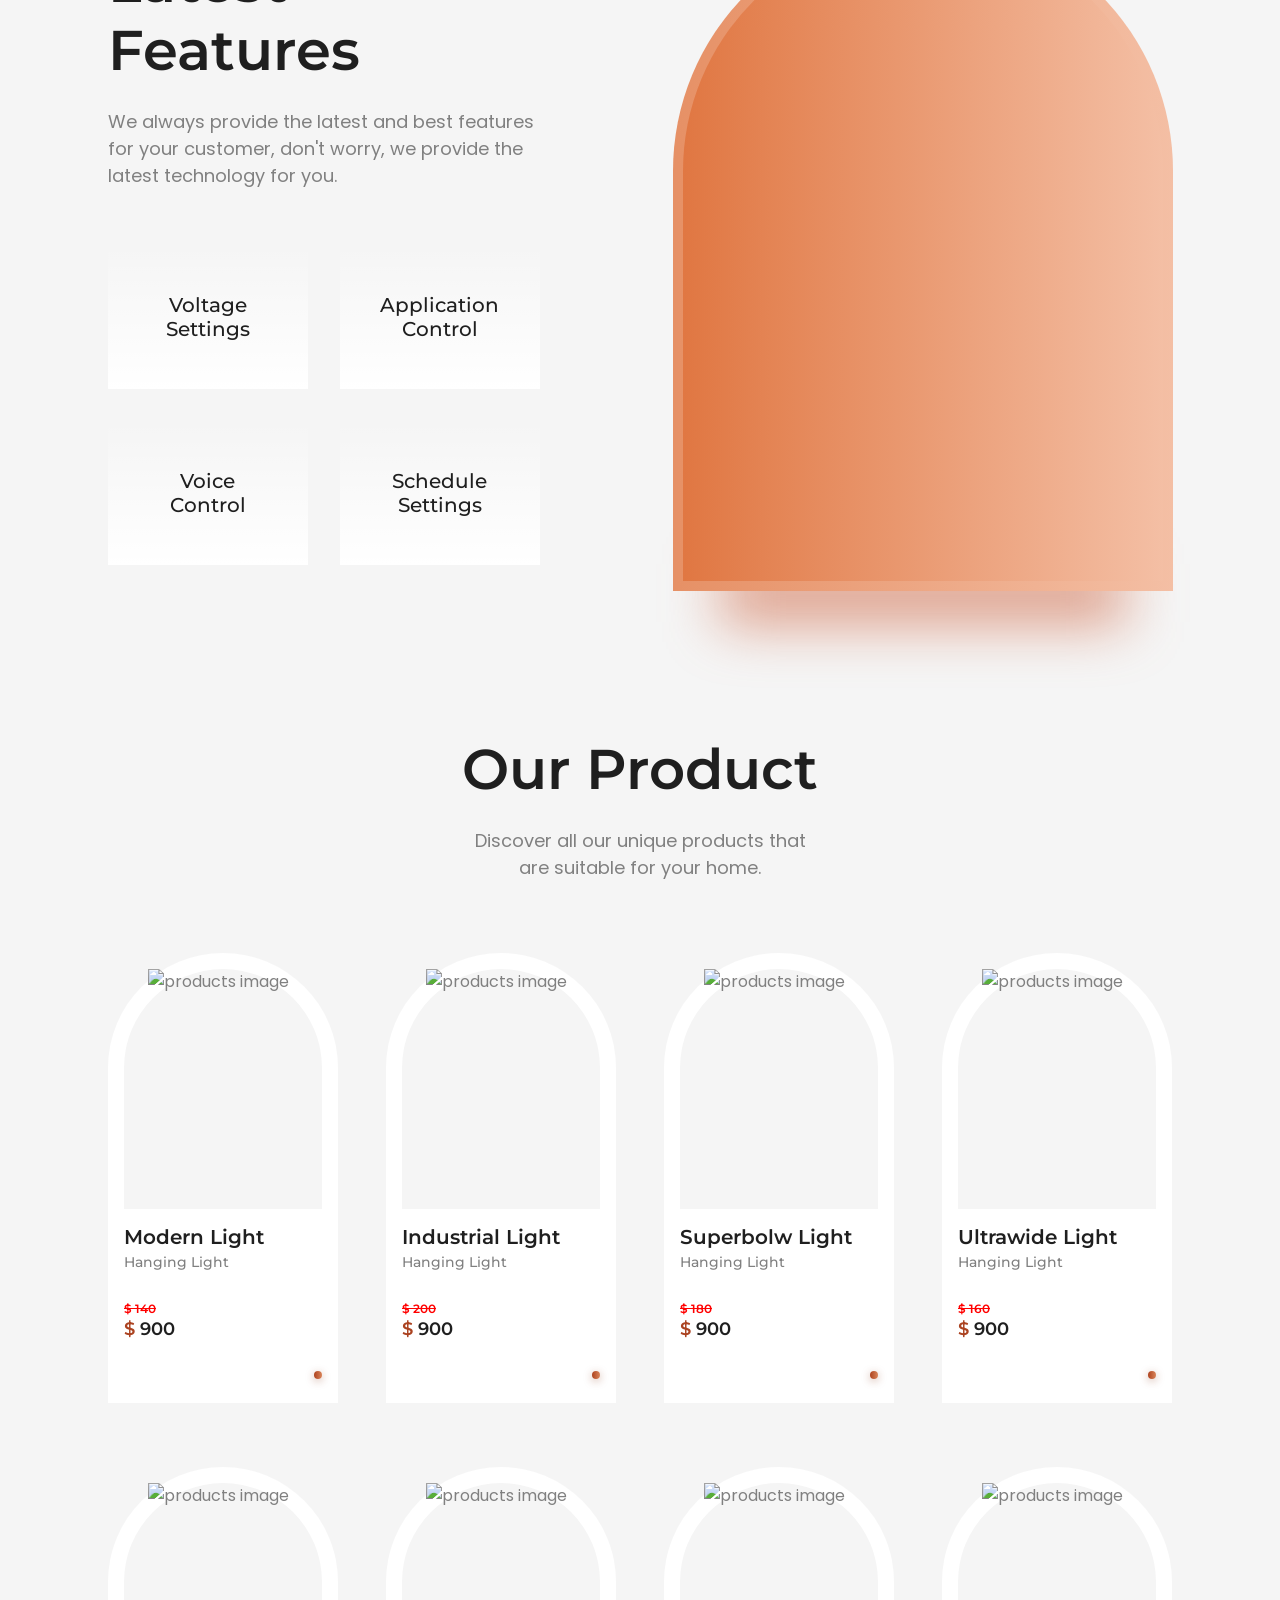
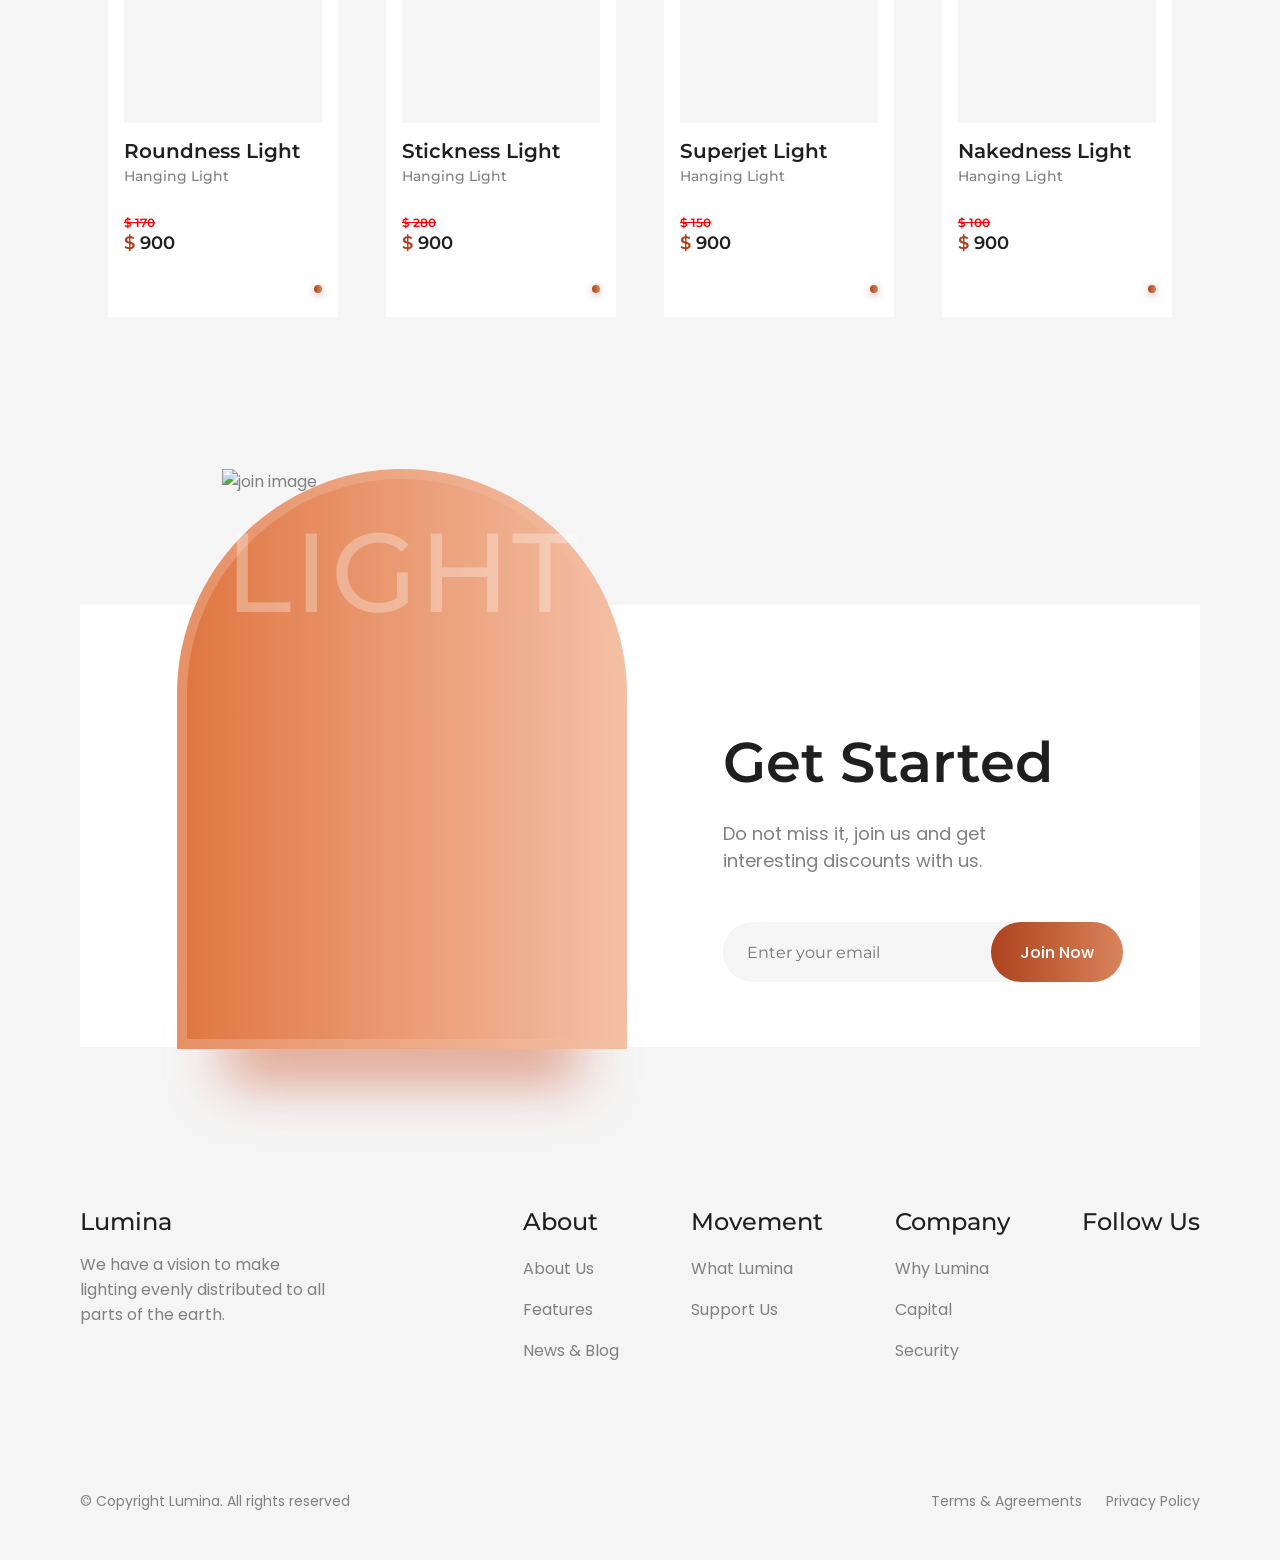
==== commit 03cd381a: "update index and profile image" ====
--- a/index.html
+++ b/index.html
@@ -953,6 +953,7 @@
 
    <!--=============== MAIN JS ===============-->
    <script src="assets/js/main.js"></script>
+
 
 
 <script>
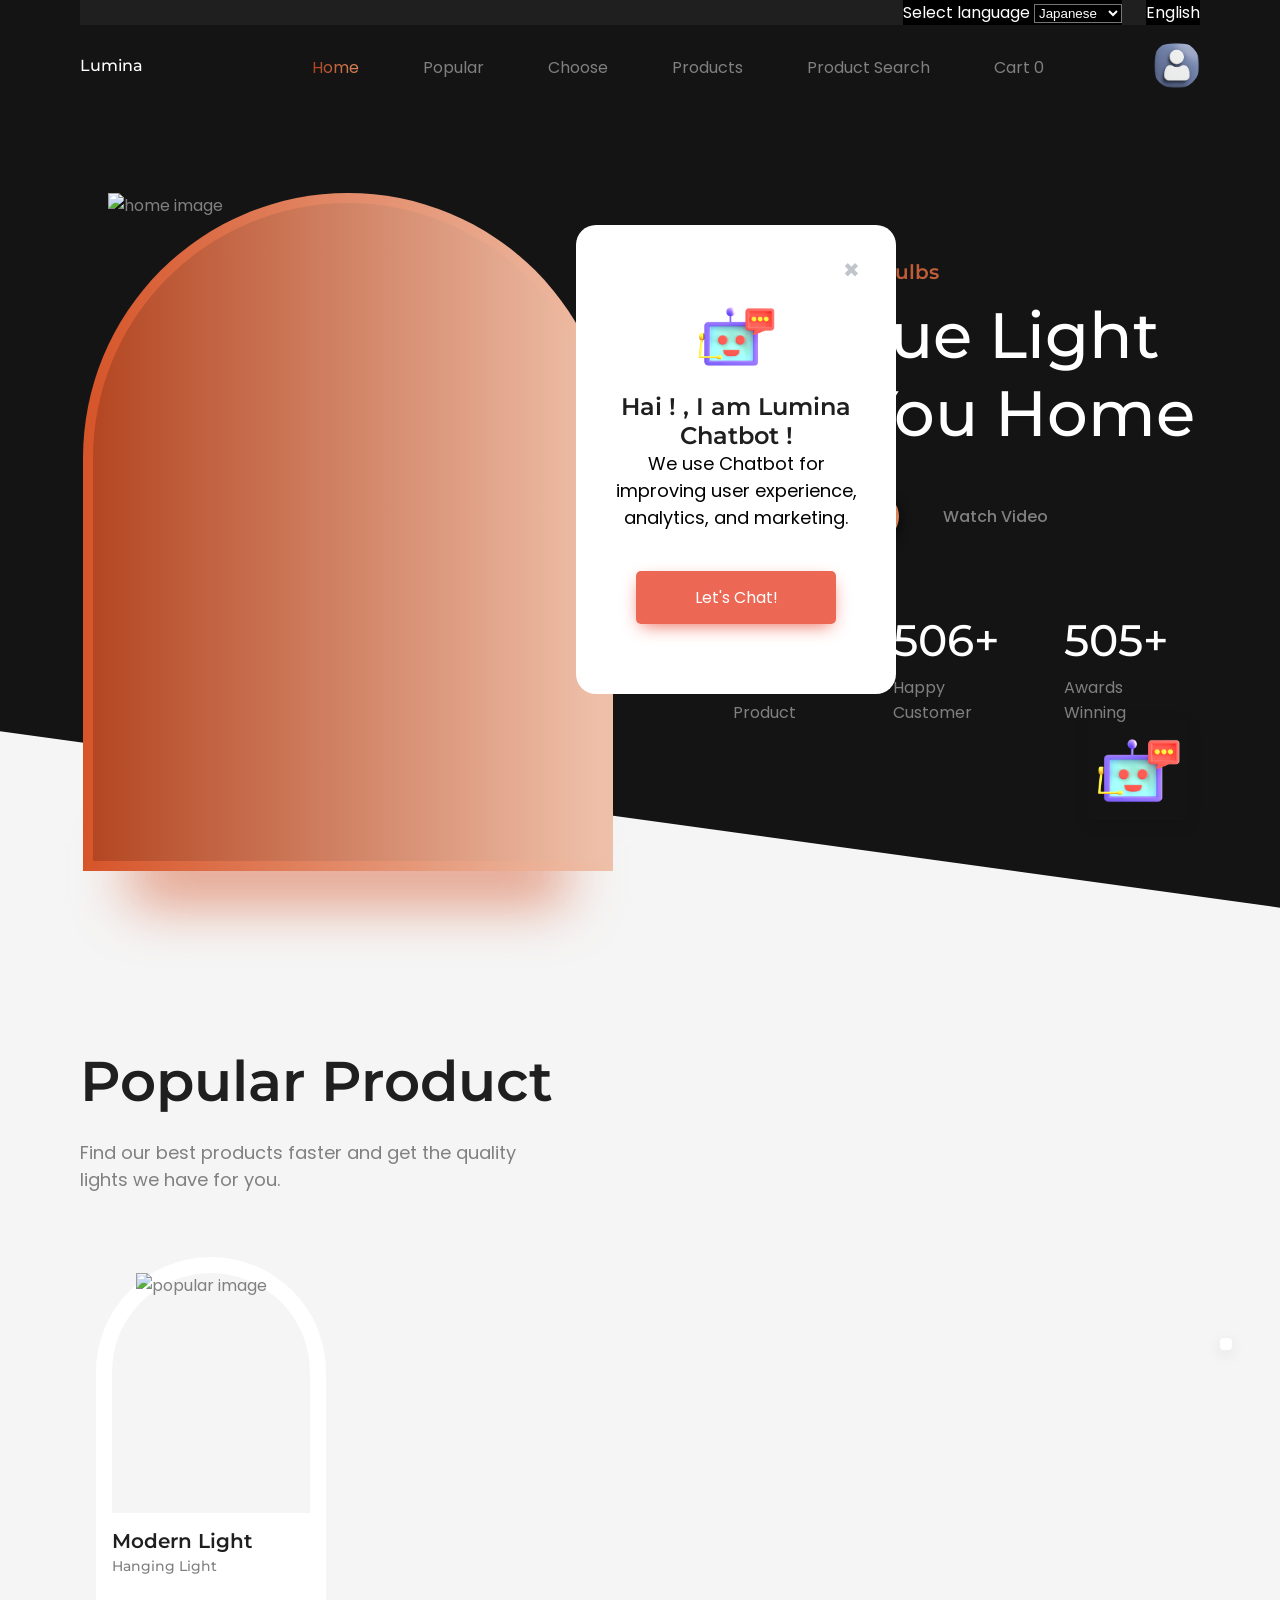
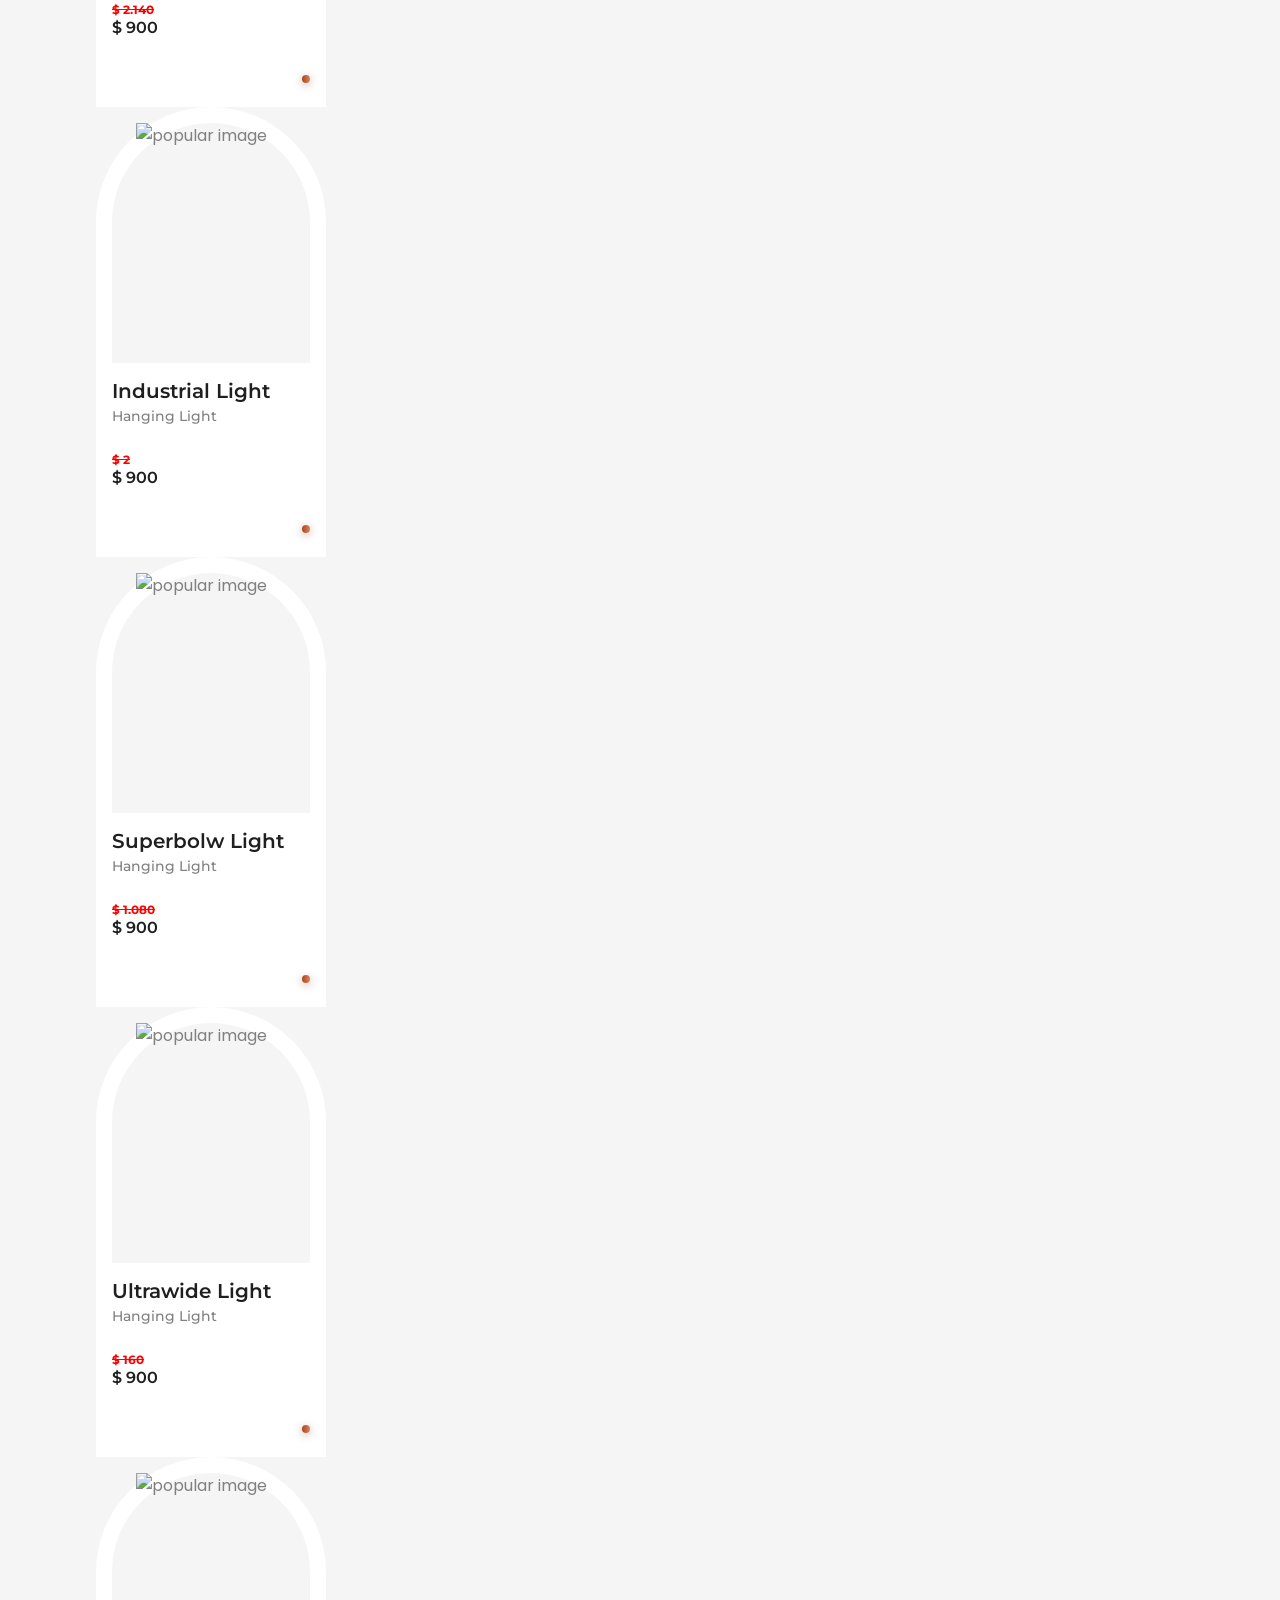
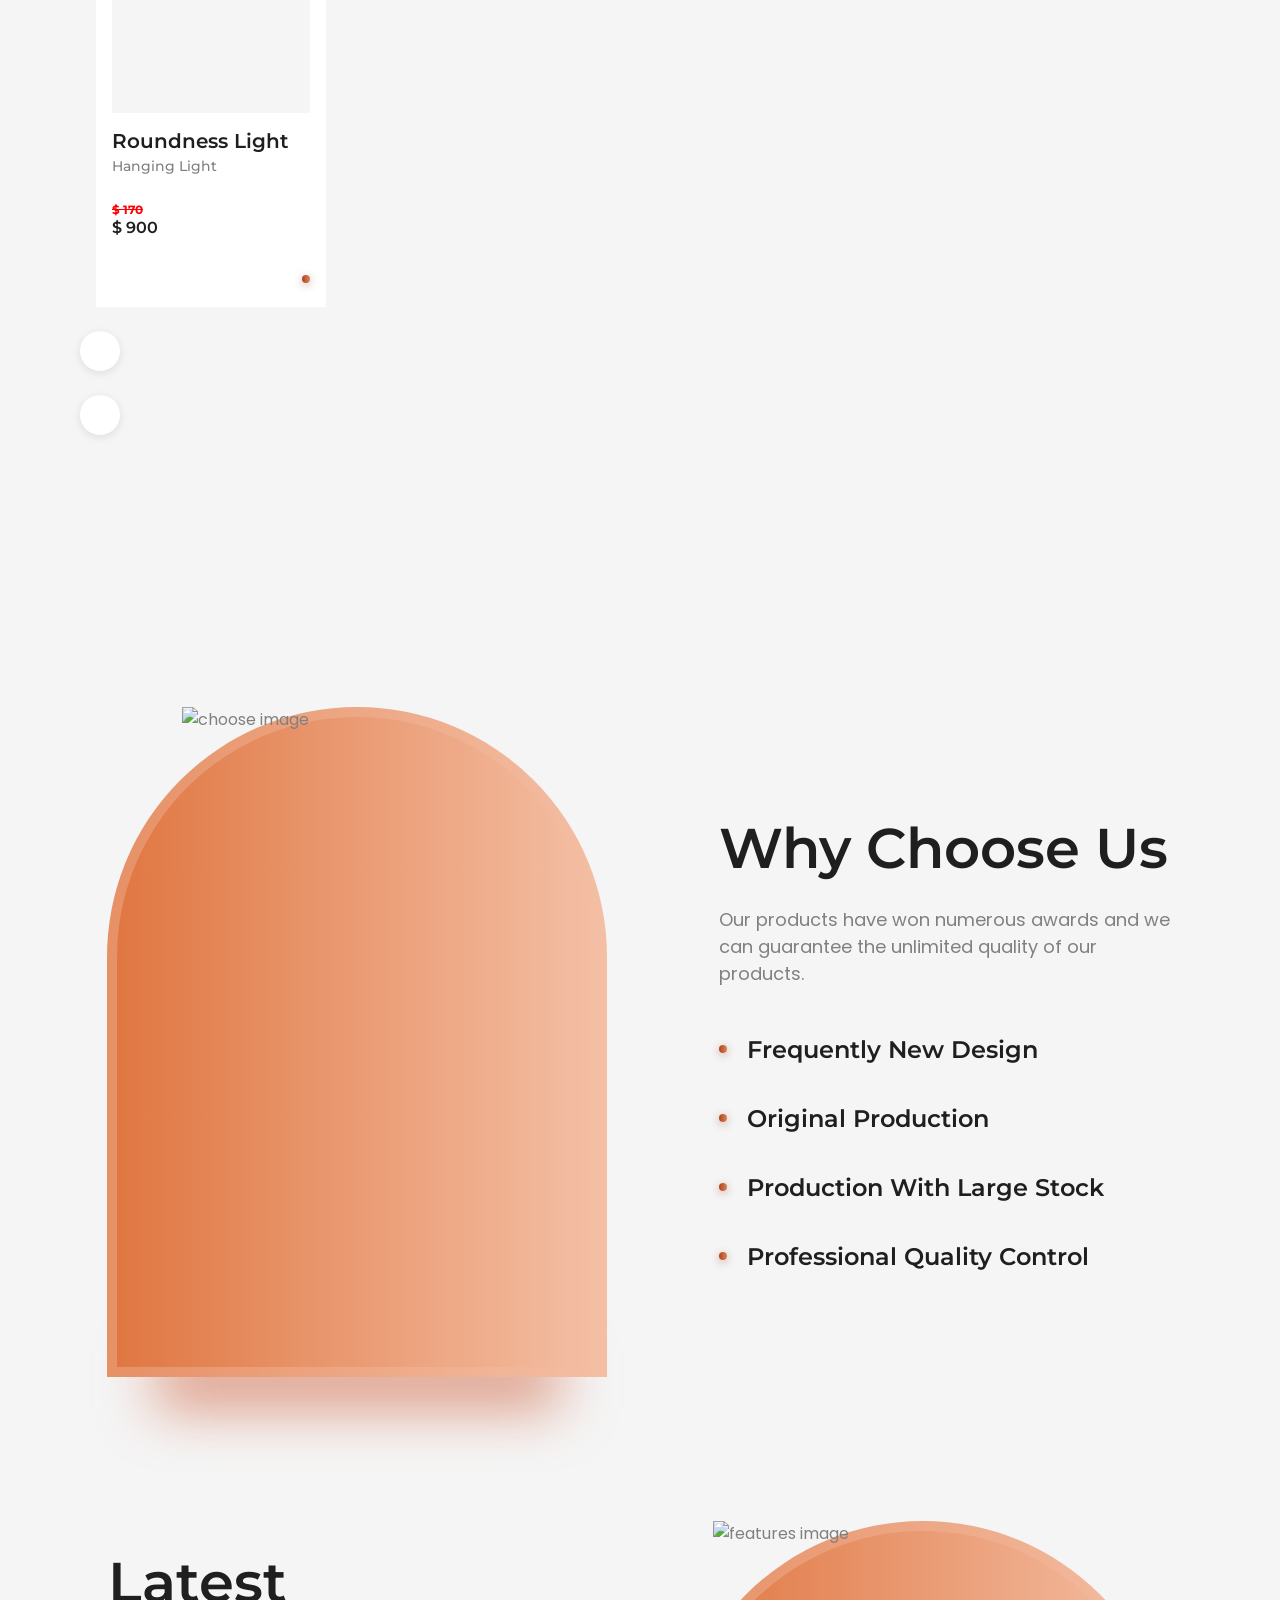
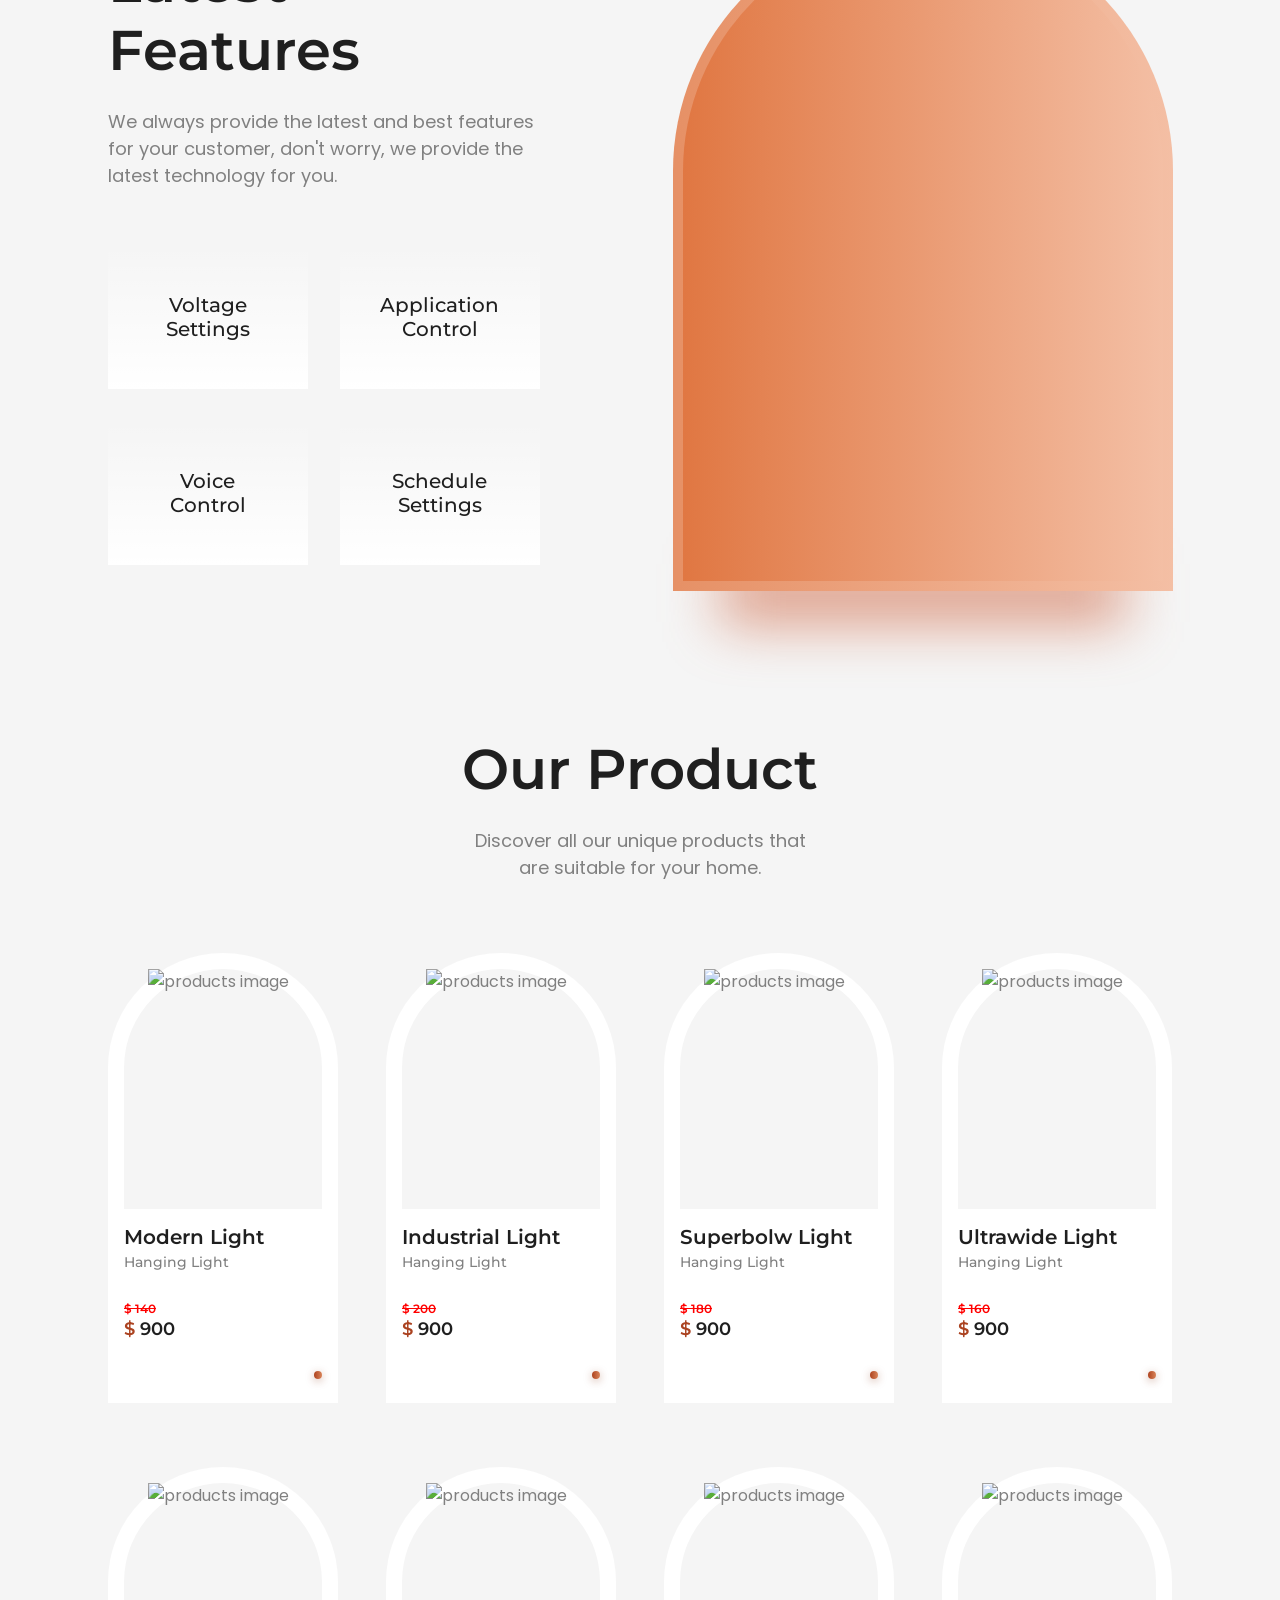
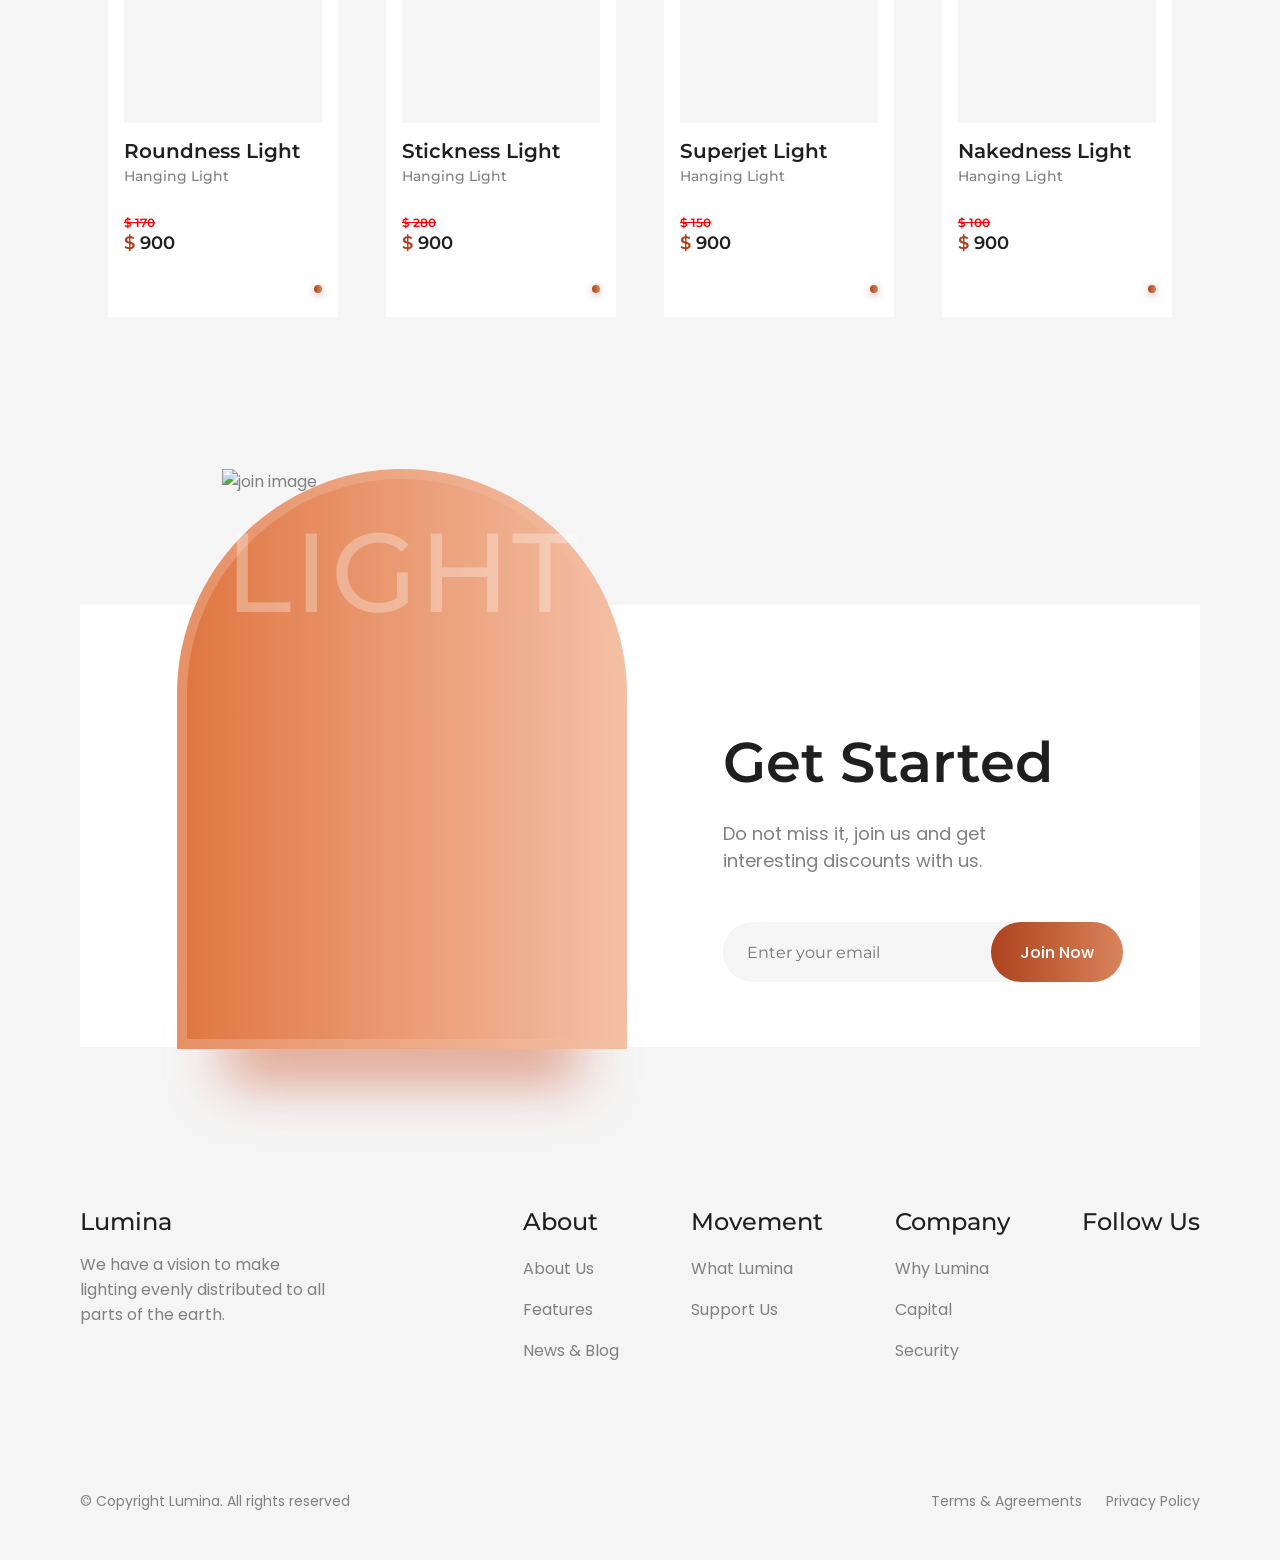
==== commit 7e0761e3: "update chatbot ai" ====
--- a/index.html
+++ b/index.html
@@ -151,6 +151,98 @@
 
    <!--==================== MAIN ====================-->
    <main class="main">
+
+      <!--==================== ChatBot dialog  ====================-->
+      <div class="chatbot" id="chatbotPopup">
+         <button class="close" onclick="closeChatbotPopup()">✖</button>
+         <img src="assets/chatbot_lumina.png" alt="chatbot-img" />
+         <h2>Hai ! , I am Lumina Chatbot !</h2>
+         <p>We use Chatbot for improving user experience, analytics, and marketing.</p>
+         <button class="accept" onclick="showChatbotPopup1()">Let's Chat!</button>
+      </div>
+
+      <div class="chatbot1 " id="chatbotPopup1">
+         <div class="row container d-flex justify-content-center">
+             
+              <div class="box box-warning direct-chat direct-chat-warning" >
+                <div class="box-header with-border " style="display:flex;">
+                  <h3 class="box-title">Chat Messages</h3>
+
+                  <div class="box-tools pull-right">
+                    <button type="button" onclick="closeChatbotPopup1()" class="btn btn-box-tool" data-widget="remove"><i class="fa fa-times"></i>
+                    </button>
+                  </div>
+                </div>
+              
+                <div class="box-body" style="width:350px;" >
+                  
+                  <div class="direct-chat-messages"  >
+                
+                    <div class="direct-chat-msg " style="background-color:hsl(15, 60%, 52%);; padding:15px;">
+                      <div class="direct-chat-info clearfix">
+                        <span class="direct-chat-name pull-left " style="background-color:purple;color:white;font-size;bolder;">Lumina Chatbot</span>
+                        <span class="direct-chat-timestamp pull-right">23 Jan 2:00 pm</span>
+                      </div>
+                        <div style="display:flex;">
+                           <img class="direct-chat-img" style="width:35px;" src="https://img.icons8.com/color/36/000000/administrator-male.png" alt="message user image">
+                        
+                           <div class="direct-chat-text" style="text-align:left;">
+                              <h5>Welcome to Lumina Lamp Store Service! </h5>
+                           </div> 
+                           
+                        </div>
+                        
+                           <div class="direct-chat-text" style="text-align:left;">
+                              🌟 <u><a href="#popular">Popular Product</a></u> 
+                              🌟 <u><a href="#products">Our Product</a></u> 
+                              🌟 <u><a href="/product_more">Advanced Search Product</a></u> 
+                           </div> 
+                    </div>
+                    
+                     <div class="direct-chat-msg right"  style="background-color:hsl(20, 68%, 80%) ; padding-top:2px;">
+                      <div class="direct-chat-info clearfix" style="text-align:right;">
+                        <span class="direct-chat-timestamp pull-left">23 Jan 2:05 pm</span>
+                        <span class="direct-chat-name pull-right" style="background-color:purple;color:white;font-size;bolder;">Sarah</span>
+                      </div>
+                        <div style="display:flex;justify-content: flex-end;">
+                           
+                           <div class="direct-chat-text" style="text-align:right;">
+                              <h5>Hello </h5>
+                           </div>
+                           <img class="direct-chat-img" style="width:35px;" src="https://img.icons8.com/office/36/000000/person-female.png" alt="message user image">
+
+                        </div>
+                     </div>
+                   
+
+                  </div>
+                 
+                </div>
+               
+                <div class="box-footer" style="background-color:#f0f0f0; margin-top:5px;">
+                  <form action="#" method="post">
+                    <div class="input-group">
+                      <input type="text" name="message" placeholder="Type Message ..." class="form-control">
+                      <span class="input-group-btn">
+                            <button type="button" class="btn btn-warning btn-flat">Send</button>
+                          </span>
+                    </div>
+                  </form>
+                </div>
+             
+              </div>
+           
+         </div>
+      </div> 
+
+      <div class="chatbot-image" onclick="showChatbotPopup1()">
+         <img src="assets/chatbot_lumina.png" onclick="showChatbotPopup1()" alt="chatbot-img" />
+      </div>
+
+
+      <!--==================== End ChatBot dialog ====================-->
+      
+
       <!--==================== HOME ====================-->
       <section class="home section" id="home">
          <div class="home__bg"></div>
@@ -944,6 +1036,40 @@
    <a href="#" class="scrollup" id="scroll-up">
       <i class="ri-arrow-up-line"></i>
    </a>
+
+   <script src="https://code.jquery.com/jquery-3.6.4.min.js"></script>
+   <script>
+
+         // Function to close the popup
+         function closeChatbotPopup() {
+               document.getElementById('chatbotPopup').style.display = 'none';
+         }
+         function closeChatbotPopup1() {
+               document.getElementById('chatbotPopup1').style.display = 'none';
+         }
+
+         // Function to show the popup after a delay
+         function showChatbotPopup() {
+               setTimeout(function () {
+                  document.getElementById('chatbotPopup').style.display = 'flex';
+               }, 1000);
+         }
+         // Function to show the popup after a delay
+         function showChatbotPopup1() {
+               setTimeout(function () {
+                  document.getElementById('chatbotPopup1').style.display = 'flex';
+                  document.getElementById('chatbotPopup').style.display = 'none';
+               }, 1000);
+         }
+   </script>
+   <script>
+      $(document).ready(function() {
+
+         showChatbotPopup();
+         document.getElementById('chatbotPopup1').style.display = 'none';
+
+      });
+   </script>
 
    <!--=============== SCROLLREVEAL ===============-->
    <script src="assets/js/scrollreveal.min.js"></script>
--- a/assets/css/styles.css
+++ b/assets/css/styles.css
@@ -212,6 +212,456 @@
   overflow: hidden; /* For animation ScrollReveal */
 }
 
+
+/*=============== Chatbot card ===============*/
+
+.chatbot {
+  text-align:center;
+  /* margin:center; */
+  z-index: 102;
+  width: 320px;
+  position: fixed;
+  top: 25%;
+  left: 45%;
+  display: flex;
+  flex-direction: column;
+  align-items: center;
+  background-color: #fff;
+  color: #000;
+  text-align: center;
+  border-radius: 20px;
+  padding: 30px 30px 70px;
+  display: none; /* Initially hide the cart */
+  button.close {
+      width: 30px;
+      font-size: 20px;
+      color: #c0c5cb;
+      align-self: flex-end;
+      background-color: transparent;
+      border: none;
+      margin-bottom: 10px;
+  }
+  img {
+      width: 82px;
+      margin-bottom: 15px;
+  }
+  p {
+      margin-bottom: 40px;
+      font-size: 18px;
+  }
+  button.accept {
+      background-color: #ed6755;
+      border: none;
+      border-radius: 5px;
+      width: 200px;
+      padding: 14px;
+      font-size: 16px;
+      color: white;
+      box-shadow: 0px 6px 18px -5px rgba(237, 103, 85, 1);
+  }
+}
+
+.chatbot1 {
+  text-align:center;
+  /* margin:center; */
+  z-index: 102;
+  width: 30%;
+  position: fixed;
+  top: 25%;
+  left: 45%;
+  display: flex;
+  flex-direction: column;
+  align-items: center;
+  background-color: #fff;
+  color: #000;
+  text-align: center;
+  border-radius: 20px;
+  padding: 30px 30px 70px;
+  display: none; /* Initially hide the cart */
+  button.close {
+      width: 30px;
+      font-size: 20px;
+      color: #c0c5cb;
+      align-self: flex-end;
+      background-color: transparent;
+      border: none;
+      margin-bottom: 10px;
+  }
+  img {
+      width: 82px;
+      margin-bottom: 15px;
+  }
+  p {
+      margin-bottom: 40px;
+      font-size: 18px;
+  }
+  button.accept {
+      background-color: #ed6755;
+      border: none;
+      border-radius: 5px;
+      width: 200px;
+      padding: 14px;
+      font-size: 16px;
+      color: white;
+      box-shadow: 0px 6px 18px -5px rgba(237, 103, 85, 1);
+  }
+}
+
+
+.chatbot-image{
+  position: fixed;
+  width:100px;
+  height:100px;
+  top:80%;
+  left:85%;
+  display: inline-flex;
+  padding: 6px;
+  font-size: 1.25rem;
+  border-radius: 0.25rem;
+  box-shadow: 0 4px 16px hsla(0, 0%, 0%, 0.1);
+  z-index: 101;
+  transition: bottom 0.4s, transform 0.4s, background 0.4s;
+}
+
+/*=============== End Chatbot card ===============*/
+
+/*===============  Chatbot dialog ===============*/
+
+ 
+.chatbot-dialog .page-content{
+  position:fixed;
+  z-index:104;
+
+}
+
+.chatbot-dialog .stretch-card>.card {
+  width: 100%;
+  min-width: 100%
+}
+
+.chatbot-dialog .flex {
+  -webkit-box-flex: 1;
+  -ms-flex: 1 1 auto;
+  flex: 1 1 auto
+}
+
+@media (max-width:991.98px) {
+  .padding {
+      padding: 1.5rem
+  }
+}
+
+@media (max-width:767.98px) {
+  .padding {
+      padding: 1rem
+  }
+}
+
+.chatbot-dialog .padding {
+  padding: 3rem
+}
+
+.box.box-warning {
+  border-top-color: #f39c12;
+}
+
+.chatbot-dialog .box {
+  position: relative;
+  border-radius: 3px;
+  background: #ffffff;
+  border-top: 3px solid #d2d6de;
+  margin-bottom: 20px;
+  width: 100%;
+  box-shadow: 0 1px 1px rgba(0,0,0,0.1);
+}
+.chatbot-dialog .box-header.with-border {
+  border-bottom: 1px solid #f4f4f4
+}
+
+.chatbot-dialog .box-header.with-border {
+  border-bottom: 1px solid #f4f4f4;
+}
+
+.chatbot-dialog .box-header {
+  color: #444;
+  display: block;
+  padding: 10px;
+  position: relative;
+}
+
+.chatbot-dialog .box-header:before, .box-body:before, .box-footer:before, .box-header:after, .box-body:after, .box-footer:after {
+  content: " ";
+  display: table;
+}
+
+.chatbot-dialog .box-header {
+  color: #444;
+  display: block;
+  padding: 10px;
+  position: relative
+}
+
+.chatbot-dialog .box-header>.fa, .box-header>.glyphicon, .box-header>.ion, .box-header .box-title {
+  display: inline-block;
+  font-size: 18px;
+  margin: 0;
+  line-height: 1;
+}
+
+.chatbot-dialog .box-header>.box-tools {
+  position: absolute;
+  right: 10px;
+  top: 5px;
+}
+
+.chatbot-dialog .box-header>.box-tools [data-toggle="tooltip"] {
+  position: relative;
+}
+/* ........... */
+.chatbot-dialog .bg-yellow, .callout.callout-warning, .alert-warning, .label-warning, .modal-warning .modal-body {
+  background-color: #f39c12 !important;
+}
+
+.chatbot-dialog .bg-yellow{
+      color: #fff !important;
+}
+
+.chatbot-dialog .btn {
+  border-radius: 3px;
+  -webkit-box-shadow: none;
+  box-shadow: none;
+  border: 1px solid transparent;
+}
+
+.chatbot-dialog .btn-box-tool {
+  padding: 5px;
+  font-size: 12px;
+  background: transparent;
+  color: #97a0b3;
+}
+
+.chatbot-dialog .direct-chat .box-body {
+  border-bottom-right-radius: 0;
+  border-bottom-left-radius: 0;
+  position: relative;
+  overflow-x: hidden;
+  padding: 0;
+}
+
+.chatbot-dialog .box-body {
+  border-top-left-radius: 0;
+  border-top-right-radius: 0;
+  border-bottom-right-radius: 3px;
+  border-bottom-left-radius: 3px;
+  padding: 10px;
+}
+.chatbot-dialog .box-header:before, .box-body:before, .box-footer:before, .box-header:after, .box-body:after, .box-footer:after {
+  content: " ";
+  display: table;
+}
+
+.chatbot-dialog .direct-chat-messages {
+  -webkit-transform: translate(0, 0);
+  -ms-transform: translate(0, 0);
+  -o-transform: translate(0, 0);
+  transform: translate(0, 0);
+  padding: 10px;
+  height: 250px;
+  overflow: auto;
+}
+
+.chatbot-dialog  .direct-chat-messages, .direct-chat-contacts {
+  -webkit-transition: -webkit-transform .5s ease-in-out;
+  -moz-transition: -moz-transform .5s ease-in-out;
+  -o-transition: -o-transform .5s ease-in-out;
+  transition: transform .5s ease-in-out;
+}
+
+
+
+.chatbot-dialog .direct-chat-msg {
+  margin-bottom: 10px;
+}
+
+.chatbot-dialog .direct-chat-msg, .direct-chat-text {
+  display: block;
+}
+
+.chatbot-dialog .direct-chat-info {
+  display: block;
+  margin-bottom: 2px;
+  font-size: 12px;
+}
+
+.chatbot-dialog .direct-chat-timestamp {
+  color: #999;
+}
+
+/* .chatbot-dialog .btn-group-vertical > .btn-group:after,
+.btn-group-vertical > .btn-group:before,
+.btn-toolbar:after,
+.btn-toolbar:before,
+.clearfix:after,
+.clearfix:before,
+.container-fluid:after,
+.container-fluid:before,
+.container:after,
+.container:before,
+.dl-horizontal dd:after,
+.dl-horizontal dd:before,
+.form-horizontal .form-group:after,
+.form-horizontal .form-group:before,
+.modal-footer:after,
+.modal-footer:before,
+.modal-header:after,
+.modal-header:before,
+.nav:after,
+.nav:before,
+.navbar-collapse:after,
+.navbar-collapse:before,
+.navbar-header:after,
+.navbar-header:before,
+.navbar:after,
+.navbar:before,
+.pager:after,
+.pager:before,
+.panel-body:after,
+.panel-body:before,
+.row:after,
+.row:before {
+  display: table;
+  content: " ";
+} */
+
+
+.chatbot-dialog .direct-chat-img {
+  border-radius: 50%;
+  float: left;
+  width: 40px;
+  height: 40px;
+} 
+
+.chatbot-dialog .direct-chat-text {
+  border-radius: 5px;
+  position: relative;
+  padding: 5px 10px;
+  background: #d2d6de;
+  border: 1px solid #d2d6de;
+  margin: 5px 0 0 50px;
+  color: #444;
+} 
+
+.chatbot-dialog .direct-chat-msg, .direct-chat-text {
+  display: block;
+}
+
+.chatbot-dialog .direct-chat-text:before {
+  border-width: 6px;
+  margin-top: -6px;
+}
+
+.chatbot-dialog .direct-chat-text:after, .direct-chat-text:before {
+  position: absolute;
+  right: 100%;
+  top: 15px;
+  border: solid transparent;
+  border-right-color: #d2d6de;
+  content: ' ';
+  height: 0;
+  width: 0;
+  pointer-events: none;
+}
+
+.chatbot-dialog .direct-chat-text:after {
+  border-width: 5px;
+  margin-top: -5px;
+}
+
+.chatbot-dialog .direct-chat-text:after, .direct-chat-text:before {
+  position: absolute;
+  right: 100%;
+  top: 15px;
+  border: solid transparent;
+  border-right-color: #d2d6de;
+  content: ' ';
+  height: 0;
+  width: 0;
+  pointer-events: none;
+} 
+ 
+:after, :before {
+  -webkit-box-sizing: border-box;
+  -moz-box-sizing: border-box;
+  box-sizing: border-box;
+}
+
+.chatbot-dialog .direct-chat-msg:after {
+  clear: both;
+}
+
+.chatbot-dialog .direct-chat-msg:after {
+  content: " ";
+  display: table;
+}
+
+.chatbot-dialog .direct-chat-info {
+  display: block;
+  margin-bottom: 2px;
+  font-size: 12px;
+}
+
+.chatbot-dialog .right .direct-chat-img {
+  float: right;
+}
+
+.chatbot-dialog .direct-chat-warning .right>.direct-chat-text {
+  background: var(--first-color);
+  border-color: var(--first-color);
+  color: #fff;
+}
+
+.chatbot-dialog .right .direct-chat-text {
+  margin-right: 50px;
+  margin-left: 0;
+}
+
+.chatbot-dialog .box-footer {
+  border-top-left-radius: 0;
+  border-top-right-radius: 0;
+  border-bottom-right-radius: 3px;
+  border-bottom-left-radius: 3px;
+  border-top: 1px solid #f4f4f4;
+  padding: 10px;
+  background-color: #fff;
+} 
+
+.chatbot-dialog .box-header:before, .box-body:before, .box-footer:before, .box-header:after, .box-body:after, .box-footer:after {
+  content: " ";
+  display: table;
+}
+
+
+.chatbot-dialog .input-group-btn {
+  position: relative;
+  font-size: 0;
+  white-space: nowrap;
+}
+
+.chatbot-dialog .input-group-btn:last-child>.btn, .input-group-btn:last-child>.btn-group {
+  z-index: 2;
+  margin-left: -1px;
+}
+
+.chatbot-dialog .btn-warning {
+  color: #fff;
+  background-color: #f0ad4e;
+  border-color: #eea236;
+} 
+
+
+/*=============== End Chatbot dialog ===============*/
+
+
 /*=============== HEADER & NAV ===============*/
 .header {
   position: fixed;
@@ -326,6 +776,99 @@
   .products__card {
     height:400px !important;
   }
+
+
+  .chatbot {
+    text-align:center;
+    /* margin:center; */
+    z-index: 102;
+    width: 220px;
+    position: fixed;
+    top: 30%;
+    left: 50%;
+    display: flex;
+    flex-direction: column;
+    align-items: center;
+    background-color: #fff;
+    color: #000;
+    text-align: center;
+    border-radius: 20px;
+    padding: 30px 30px 70px;
+    display: none; /* Initially hide the cart */
+    button.close {
+        width: 30px;
+        font-size: 20px;
+        color: #c0c5cb;
+        align-self: flex-end;
+        background-color: transparent;
+        border: none;
+        margin-bottom: 10px;
+    }
+    img {
+        width: 82px;
+        margin-bottom: 15px;
+    }
+    p {
+        margin-bottom: 40px;
+        font-size: 18px;
+    }
+    button.accept {
+        background-color: #ed6755;
+        border: none;
+        border-radius: 5px;
+        width: 200px;
+        padding: 14px;
+        font-size: 16px;
+        color: white;
+        box-shadow: 0px 6px 18px -5px rgba(237, 103, 85, 1);
+    }
+  }
+  
+  .chatbot1 {
+    text-align:center;
+    /* margin:center; */
+    z-index: 102;
+    width: 80%;
+    position: fixed;
+    top:20%;
+    left:10%;
+    display: flex;
+    flex-direction: column;
+    align-items: center;
+    background-color: #fff;
+    color: #000;
+    text-align: center;
+    border-radius: 20px;
+    padding: 30px 30px 70px;
+    display: none; /* Initially hide the cart */
+    button.close {
+        width: 30px;
+        font-size: 20px;
+        color: #c0c5cb;
+        align-self: flex-end;
+        background-color: transparent;
+        border: none;
+        margin-bottom: 10px;
+    }
+    img {
+        width: 82px;
+        margin-bottom: 15px;
+    }
+    p {
+        margin-bottom: 40px;
+        font-size: 18px;
+    }
+    button.accept {
+        background-color: #ed6755;
+        border: none;
+        border-radius: 5px;
+        width: 200px;
+        padding: 14px;
+        font-size: 16px;
+        color: white;
+        box-shadow: 0px 6px 18px -5px rgba(237, 103, 85, 1);
+    }
+  }
   
 
 
@@ -403,6 +946,7 @@
   position: relative;
   padding-top: 2.5rem;
   row-gap: 3.5rem;
+
 }
 
 .home__content {
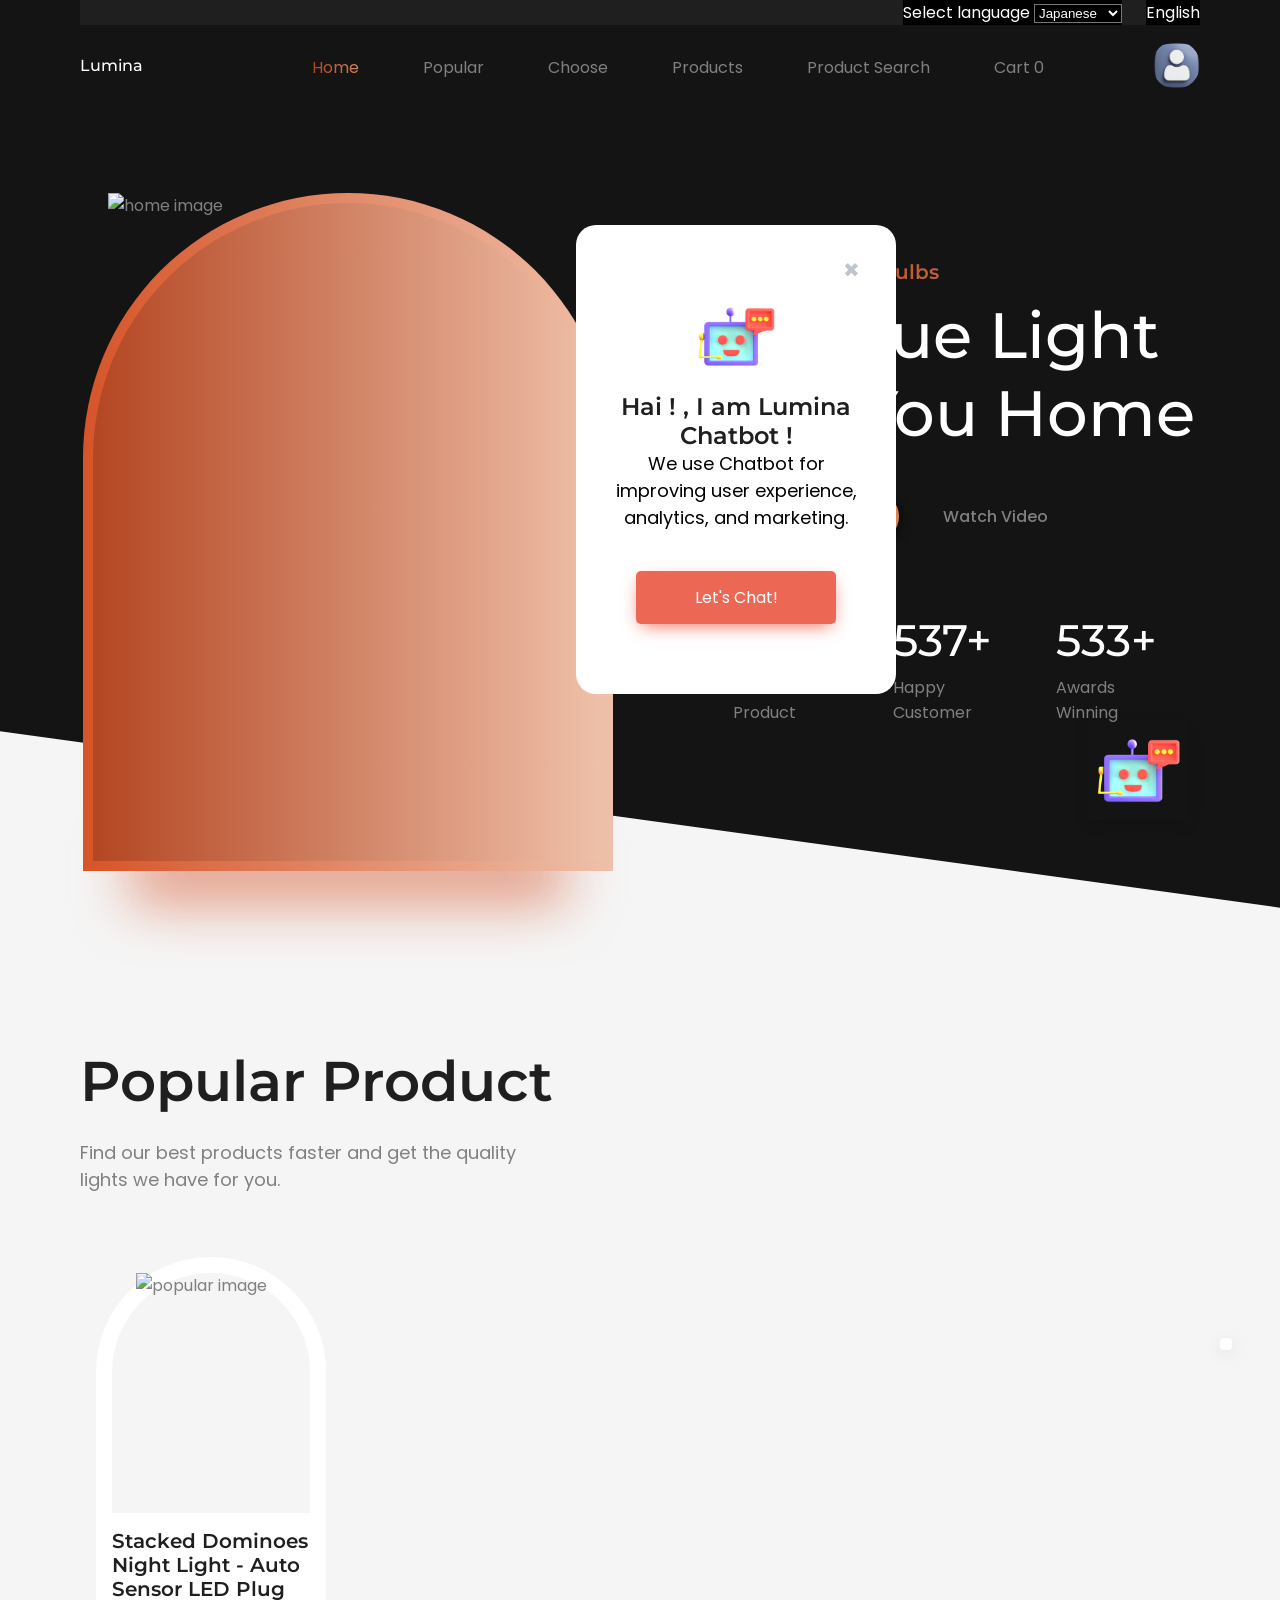
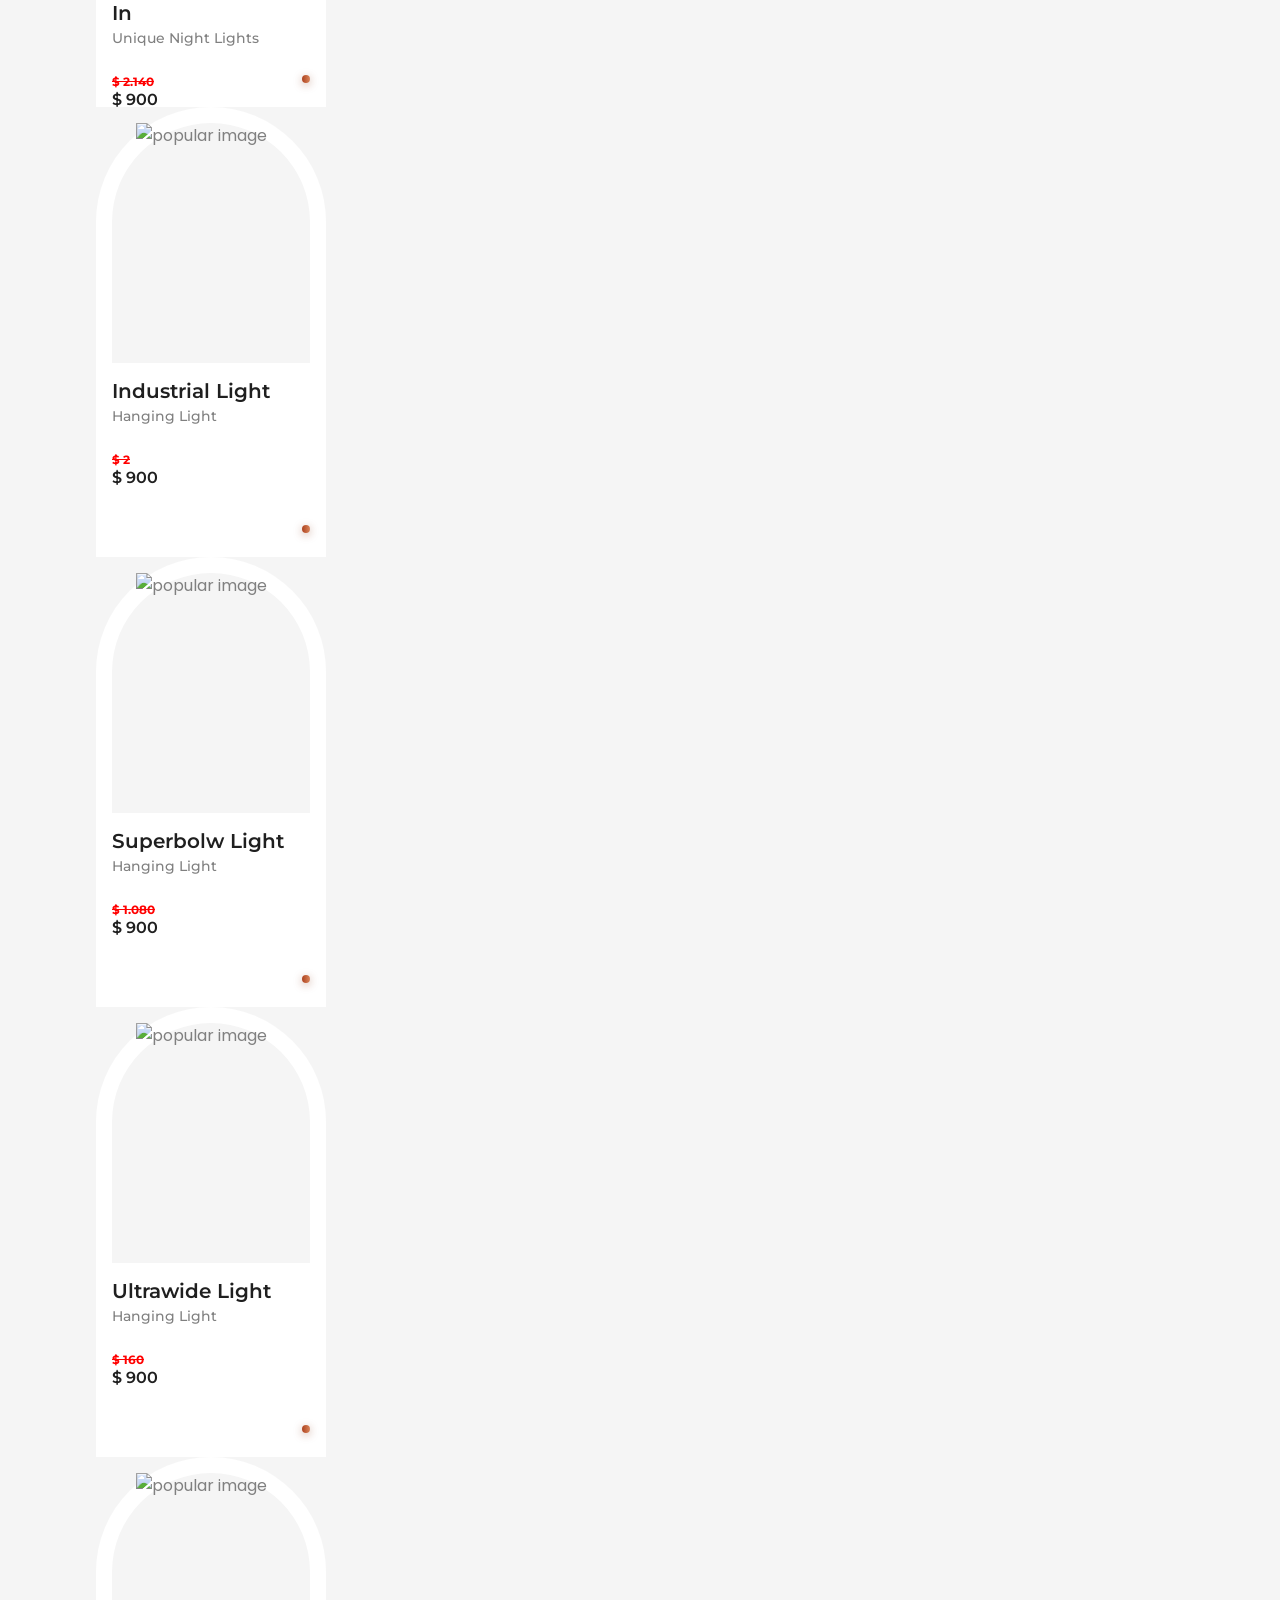
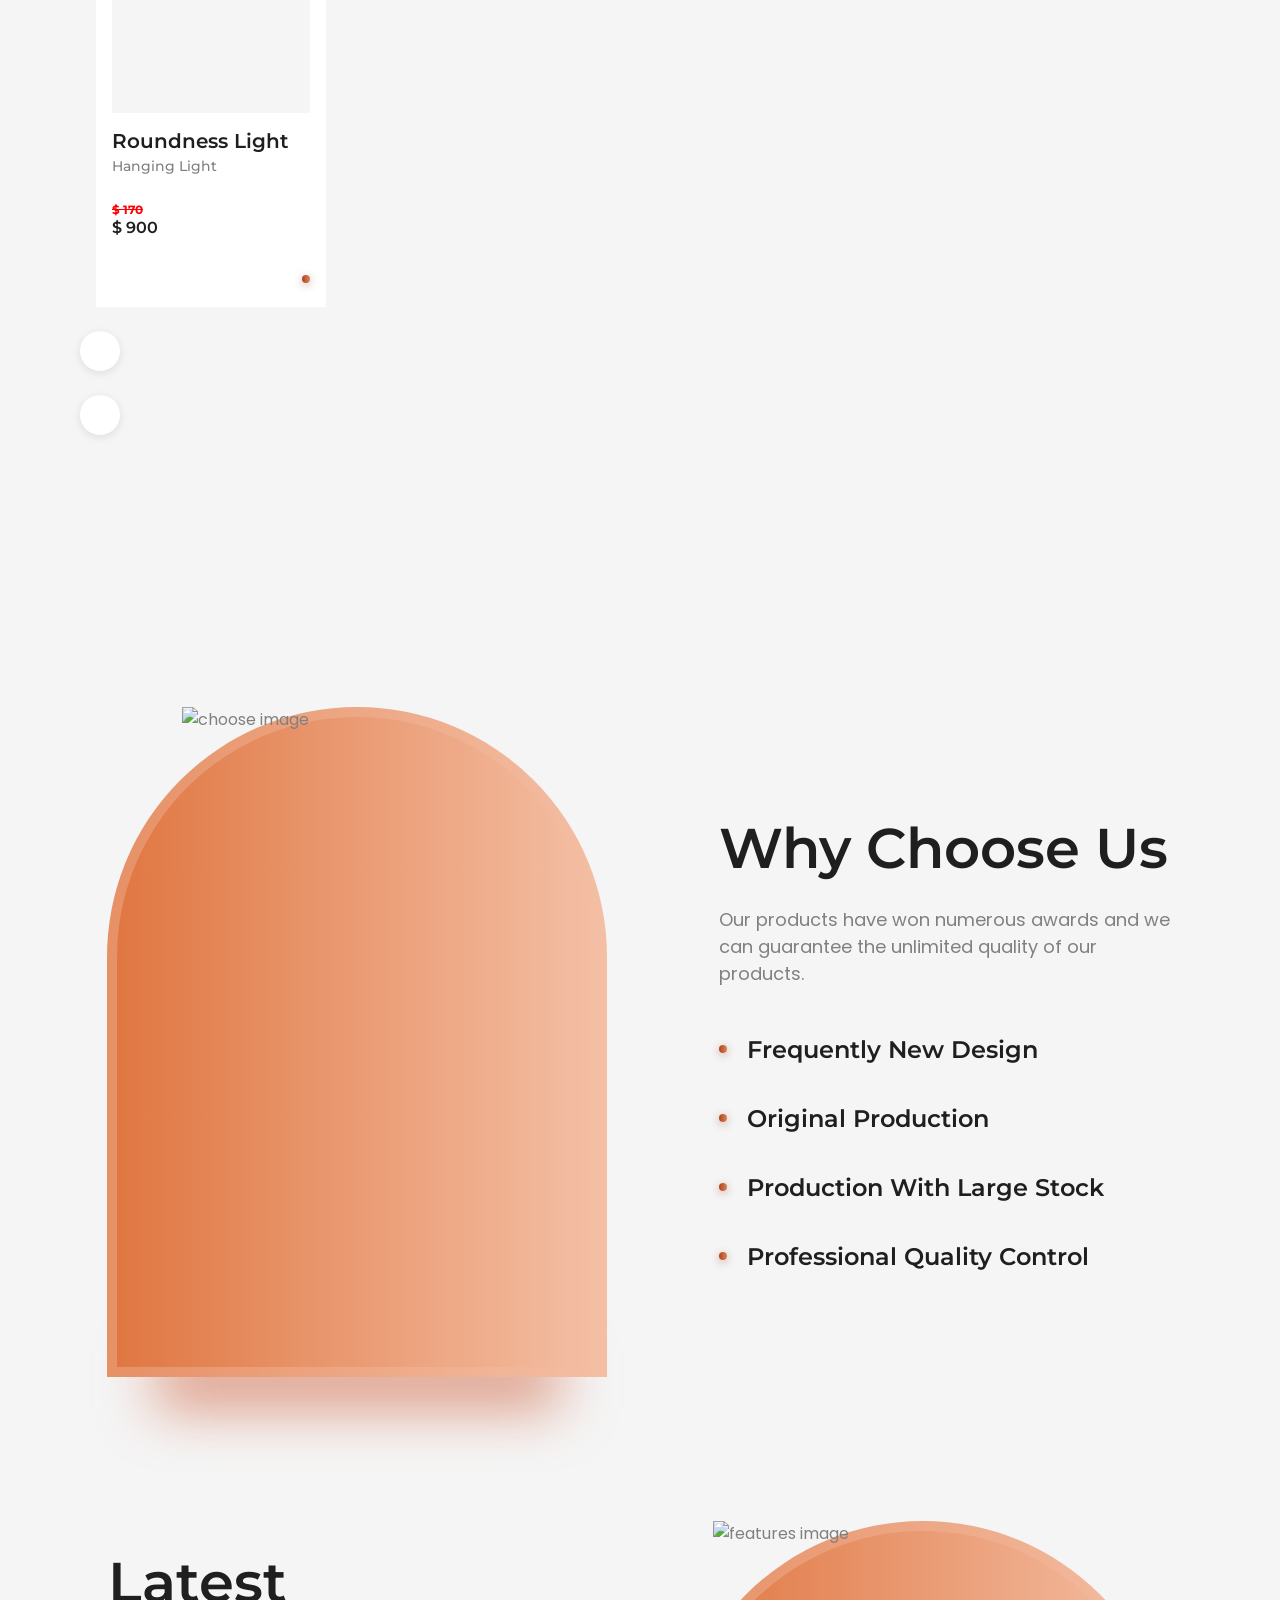
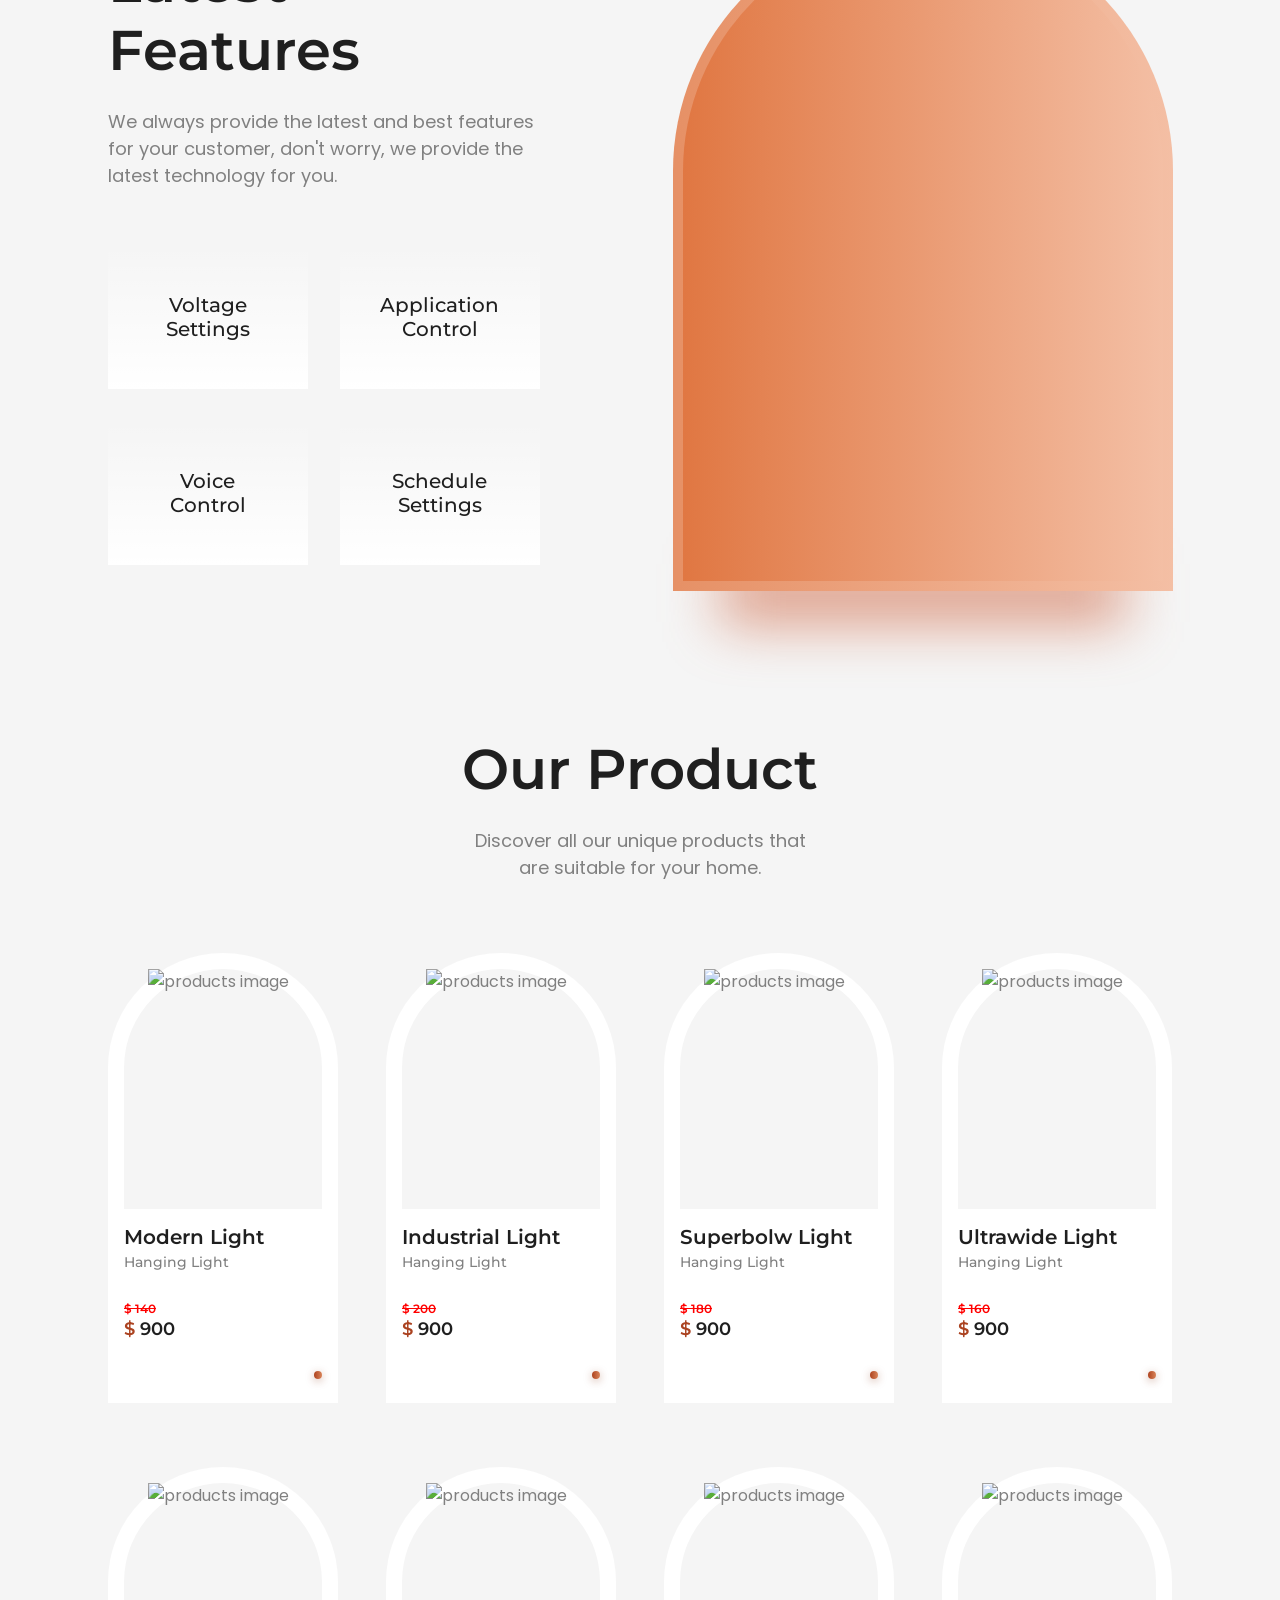
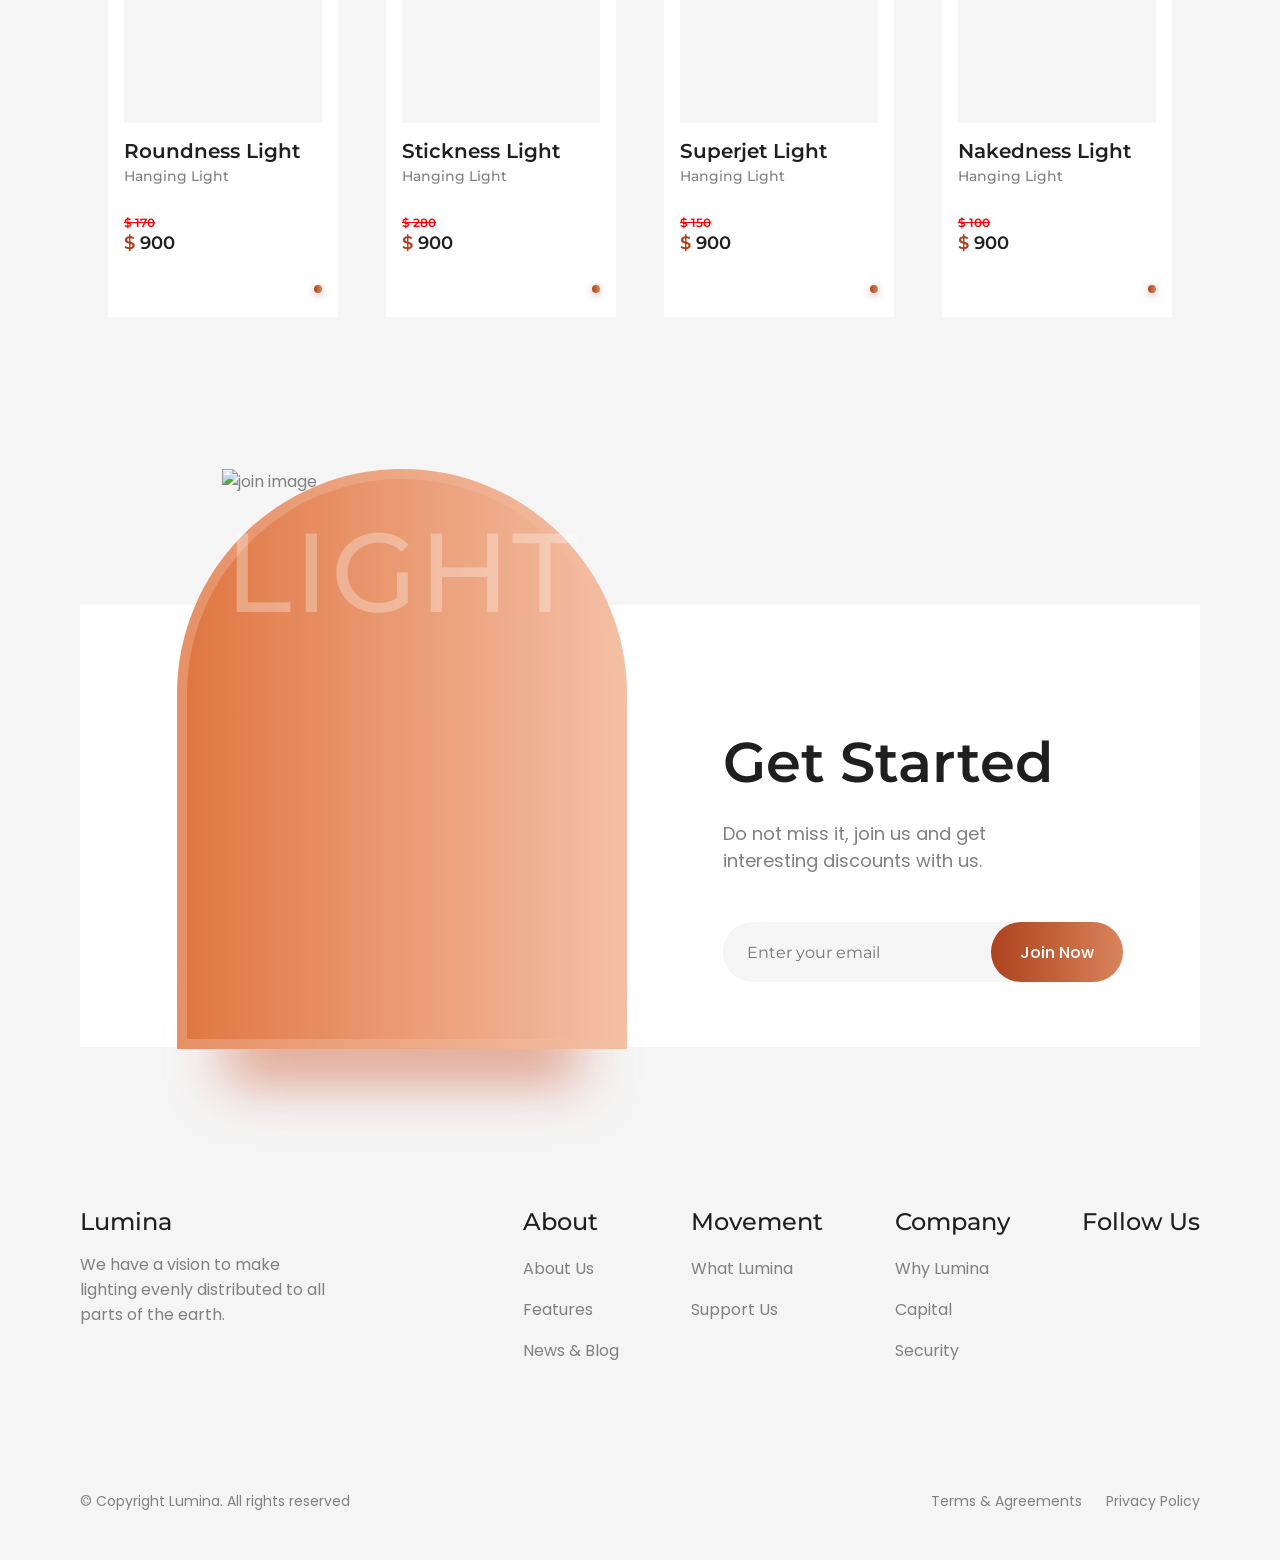
==== commit acd4c813: "update image" ====
--- a/index.html
+++ b/index.html
@@ -330,11 +330,11 @@
                <div class="swiper-wrapper">
                   <article class="popular__card swiper-slide">
                      <div class="popular__blob">
-                        <img src="assets/img/modern-lamp.png" alt="popular image" class="popular__img">
-                     </div>
-
-                     <h3 class="popular__name">Modern Light</h3>
-                     <span class="popular__subtitle">Hanging Light</span>
+                        <img src="lamp-image/lampstore.com/Unique Night Lights/Stacked Dominoes Night Light - Auto Sensor LED Plug In" alt="popular image" class="popular__img">
+                     </div>
+
+                     <h3 class="popular__name">Stacked Dominoes Night Light - Auto Sensor LED Plug In</h3>
+                     <span class="popular__subtitle">Unique Night Lights</span>
                      <h4 class="popular__price">
                         <a class="price_">$ 2.140</a> 
                         <p class="price_before"><span class="price_sign">$</span> 900</p>
@@ -1036,6 +1036,9 @@
    <a href="#" class="scrollup" id="scroll-up">
       <i class="ri-arrow-up-line"></i>
    </a>
+
+
+   <!--========== Chatbot Js  ==========-->
 
    <script src="https://code.jquery.com/jquery-3.6.4.min.js"></script>
    <script>
@@ -1070,6 +1073,9 @@
 
       });
    </script>
+
+   <!--========== EndChatbot Js  ==========-->
+
 
    <!--=============== SCROLLREVEAL ===============-->
    <script src="assets/js/scrollreveal.min.js"></script>
